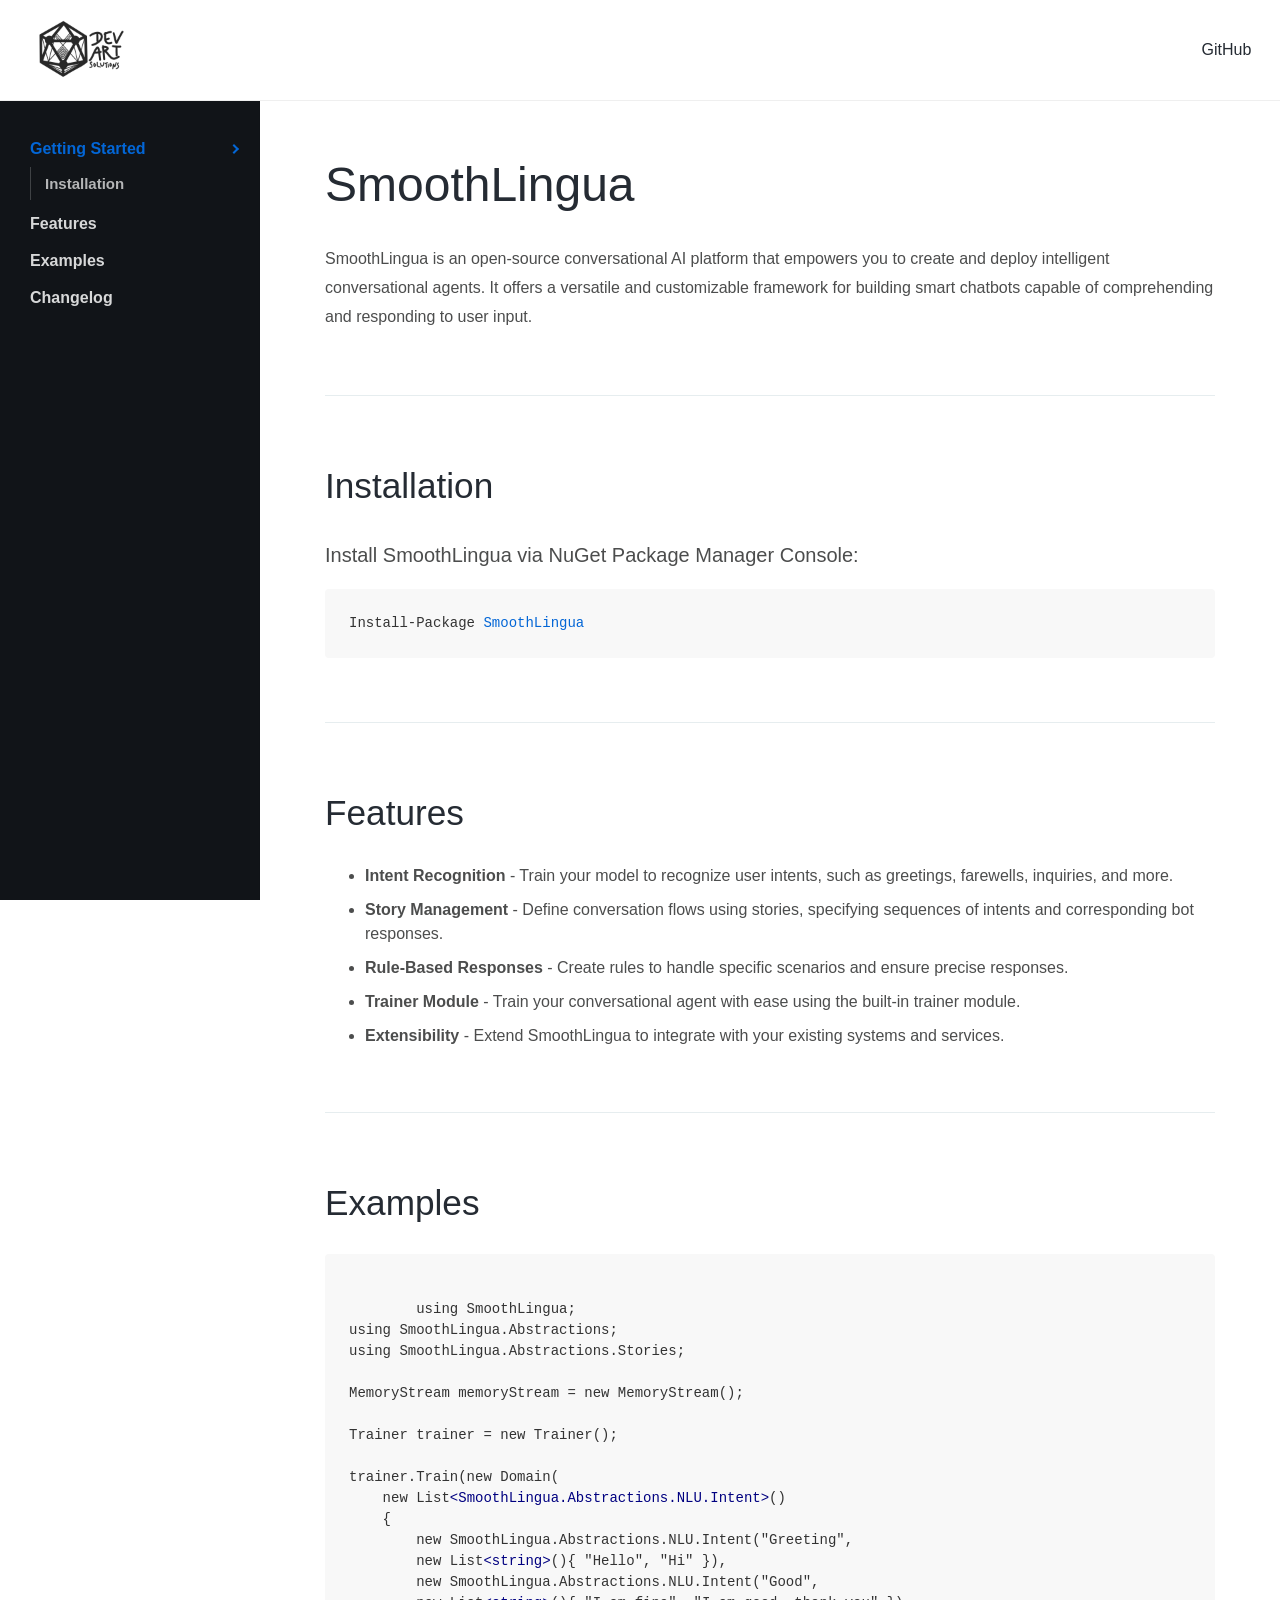
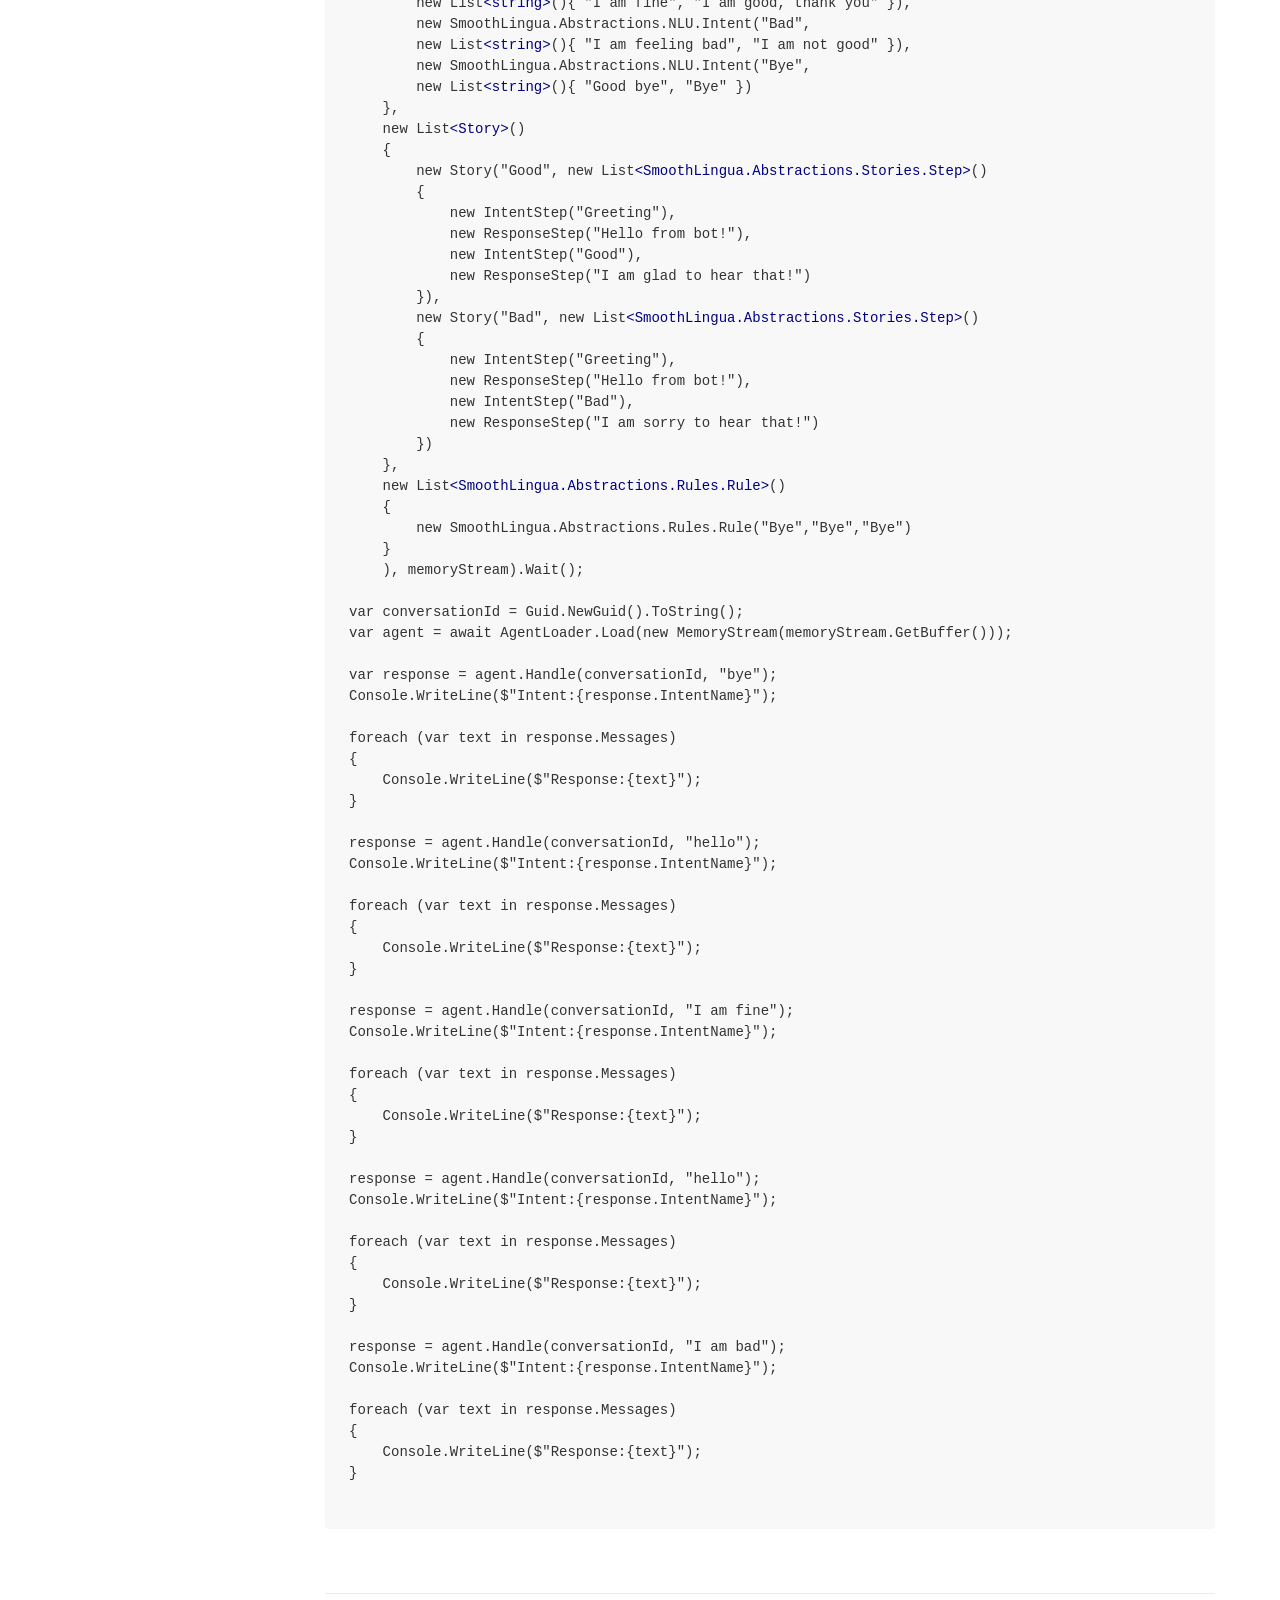
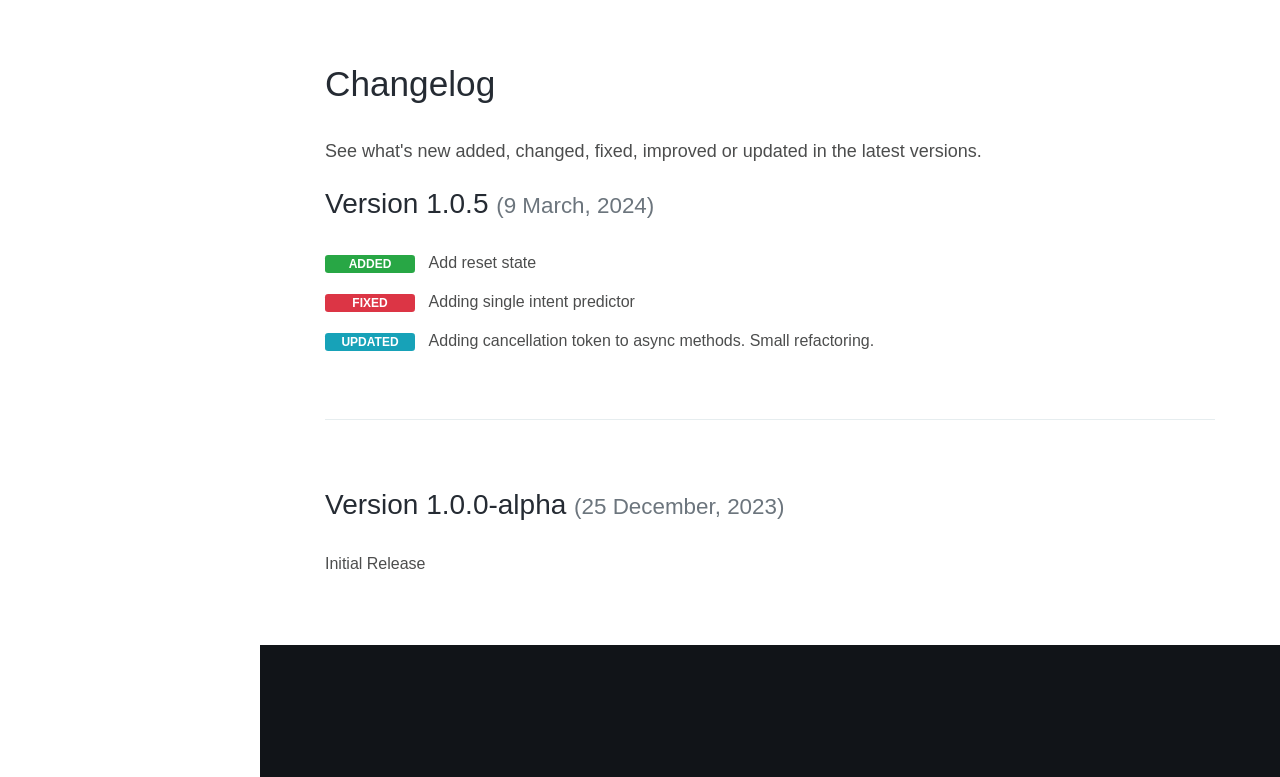
==== src/index.html @ 8f147303 "Initial commit" ====
<!DOCTYPE html>
<html lang="en">

<head>
  <meta charset="UTF-8" />
  <meta http-equiv="X-UA-Compatible" content="IE=edge">
  <meta name="viewport" content="width=device-width, initial-scale=1, minimum-scale=1.0, shrink-to-fit=no">
  <link href="assets/images/favicon.ico" rel="icon" />
  <title>SmoothLingua</title>
  <meta name="description" content="Your ThemeForest item Name and description">
  <meta name="author" content="harnishdesign.net">

  <!-- Stylesheet
============================== -->
  <!-- Bootstrap -->
  <link rel="stylesheet" type="text/css" href="assets/vendor/bootstrap/css/bootstrap.min.css" />
  <!-- Font Awesome Icon -->
  <link rel="stylesheet" type="text/css" href="assets/vendor/font-awesome/css/all.min.css" />
  <!-- Magnific Popup -->
  <link rel="stylesheet" type="text/css" href="assets/vendor/magnific-popup/magnific-popup.min.css" />
  <!-- Highlight Syntax -->
  <link rel="stylesheet" type="text/css" href="assets/vendor/highlight.js/styles/github.css" />
  <!-- Custom Stylesheet -->
  <link rel="stylesheet" type="text/css" href="assets/css/stylesheet.css" />
</head>

<body data-spy="scroll" data-target=".idocs-navigation" data-offset="125">

  <!-- Preloader -->
  <div class="preloader">
    <div class="lds-ellipsis">
      <div></div>
      <div></div>
      <div></div>
      <div></div>
    </div>
  </div>
  <!-- Preloader End -->

  <!-- Document Wrapper   
=============================== -->
  <div id="main-wrapper">

    <!-- Header
  ============================ -->
    <header id="header" class="sticky-top">
      <!-- Navbar -->
      <nav class="primary-menu navbar navbar-expand-lg navbar-dropdown-dark">
        <div class="container-fluid">
          <!-- Sidebar Toggler -->
          <button id="sidebarCollapse" class="navbar-toggler d-block d-md-none" type="button"><span></span><span
              class="w-75"></span><span class="w-50"></span></button>

          <!-- Logo -->
          <a class="logo ml-md-3" href="index.html" title="Smooth Lingua"> <img src="assets/images/logo.png"
              height="100px" alt="Smooth Lingua" /> </a>
          <!-- Logo End -->

          <!-- Navbar Toggler -->
          <button class="navbar-toggler ml-auto" type="button" data-toggle="collapse"
            data-target="#header-nav"><span></span><span></span><span></span></button>

          <div id="header-nav" class="collapse navbar-collapse justify-content-end">
            <ul class="navbar-nav">
              <li><a target="_blank" href="https://github.com/Dev-Art-Solutions/SmoothLingua">GitHub</a></li>
            </ul>
          </div>
        </div>
      </nav>
      <!-- Navbar End -->
    </header>
    <!-- Header End -->

    <!-- Content
  ============================ -->
    <div id="content" role="main">

      <!-- Sidebar Navigation
	============================ -->
      <div class="idocs-navigation bg-dark docs-navigation-dark">
        <ul class="nav flex-column ">
          <li class="nav-item"><a class="nav-link active" href="#idocs_start">Getting Started</a>
            <ul class="nav flex-column">
              <li class="nav-item"><a class="nav-link" href="#idocs_installation">Installation</a></li>
            </ul>
          </li>
          <li class="nav-item"><a class="nav-link" href="#idocs_features">Features</a>
          </li>
          <li class="nav-item"><a class="nav-link" href="#idocs_examples">Examples</a>
          </li>
          <li class="nav-item"><a class="nav-link" href="#idocs_changelog">Changelog</a>
          </li>
        </ul>
      </div>

      <!-- Docs Content
	============================ -->
      <div class="idocs-content">
        <div class="container">

          <!-- Getting Started
		============================ -->
          <section id="idocs_start">
            <h1>SmoothLingua</h1>
            <p>SmoothLingua is an open-source conversational AI platform that empowers you to create and deploy
              intelligent conversational agents. It offers a versatile and customizable framework for building smart
              chatbots capable of comprehending and responding to user input.</p>
          </section>

          <hr class="divider">

          <!-- Installation
		============================ -->
          <section id="idocs_installation">
            <h2>Installation</h2>
            <p class="lead">Install SmoothLingua via NuGet Package Manager Console:</p>
            <pre><code class="html">Install-Package <a href="https://www.nuget.org/packages/SmoothLingua" target="_blank">SmoothLingua</a></code></pre>
          </section>


          <hr class="divider">

          <section id="idocs_features">
            <h2>Features</h2>
            <ul>
              <li><strong>Intent Recognition</strong> - Train your model to recognize user intents, such as greetings,
                farewells, inquiries, and more.</li>
              <li><strong>Story Management</strong> - Define conversation flows using stories, specifying sequences of
                intents and corresponding bot responses.</li>
              <li><strong>Rule-Based Responses</strong> - Create rules to handle specific scenarios and ensure precise
                responses.</li>
              <li><strong>Trainer Module</strong> - Train your conversational agent with ease using the built-in trainer
                module.</li>
              <li><strong>Extensibility</strong> - Extend SmoothLingua to integrate with your existing systems and
                services.</li>
            </ul>
          </section>

          <hr class="divider">

          <section id="idocs_examples">
            <h2>Examples</h2>
            <pre><code class="html">
        using SmoothLingua;
using SmoothLingua.Abstractions;
using SmoothLingua.Abstractions.Stories;

MemoryStream memoryStream = new MemoryStream();

Trainer trainer = new Trainer();

trainer.Train(new Domain(
    new List&lt;SmoothLingua.Abstractions.NLU.Intent&gt;()
    {
        new SmoothLingua.Abstractions.NLU.Intent("Greeting",
        new List&lt;string&gt;(){ "Hello", "Hi" }),
        new SmoothLingua.Abstractions.NLU.Intent("Good",
        new List&lt;string&gt;(){ "I am fine", "I am good, thank you" }),
        new SmoothLingua.Abstractions.NLU.Intent("Bad",
        new List&lt;string&gt;(){ "I am feeling bad", "I am not good" }),
        new SmoothLingua.Abstractions.NLU.Intent("Bye",
        new List&lt;string&gt;(){ "Good bye", "Bye" })
    },
    new List&lt;Story&gt;()
    {
        new Story("Good", new List&lt;SmoothLingua.Abstractions.Stories.Step&gt;()
        {
            new IntentStep("Greeting"),
            new ResponseStep("Hello from bot!"),
            new IntentStep("Good"),
            new ResponseStep("I am glad to hear that!")
        }),
        new Story("Bad", new List&lt;SmoothLingua.Abstractions.Stories.Step&gt;()
        {
            new IntentStep("Greeting"),
            new ResponseStep("Hello from bot!"),
            new IntentStep("Bad"),
            new ResponseStep("I am sorry to hear that!")
        })
    },
    new List&lt;SmoothLingua.Abstractions.Rules.Rule&gt;()
    {
        new SmoothLingua.Abstractions.Rules.Rule("Bye","Bye","Bye")
    }
    ), memoryStream).Wait();

var conversationId = Guid.NewGuid().ToString();
var agent = await AgentLoader.Load(new MemoryStream(memoryStream.GetBuffer()));

var response = agent.Handle(conversationId, "bye");
Console.WriteLine($"Intent:{response.IntentName}");

foreach (var text in response.Messages)
{
    Console.WriteLine($"Response:{text}");
}

response = agent.Handle(conversationId, "hello");
Console.WriteLine($"Intent:{response.IntentName}");

foreach (var text in response.Messages)
{
    Console.WriteLine($"Response:{text}");
}

response = agent.Handle(conversationId, "I am fine");
Console.WriteLine($"Intent:{response.IntentName}");

foreach (var text in response.Messages)
{
    Console.WriteLine($"Response:{text}");
}

response = agent.Handle(conversationId, "hello");
Console.WriteLine($"Intent:{response.IntentName}");

foreach (var text in response.Messages)
{
    Console.WriteLine($"Response:{text}");
}

response = agent.Handle(conversationId, "I am bad");
Console.WriteLine($"Intent:{response.IntentName}");

foreach (var text in response.Messages)
{
    Console.WriteLine($"Response:{text}");
}
      </code></pre>
          </section>

          <hr class="divider">

          <!-- Changelog
		============================ -->

          <section id="idocs_changelog">
            <h2>Changelog</h2>
            <p class="text-4">See what's new added, changed, fixed, improved or updated in the latest versions. </p>

            <h3 id="v1-1">Version 1.0.5 <small class="text-muted">(9 March, 2024)</small></h3>
            <ul class="changelog">
              <li><span class="badge badge-success">Added</span> Add reset state</li>
              <li><span class="badge badge-danger">Fixed</span> Adding single intent predictor</li>
              <li><span class="badge badge-info">Updated</span> Adding cancellation token to async methods. Small refactoring.</li>
            </ul>

            <hr class="divider">

            <h3 id="v1-0">Version 1.0.0-alpha <small class="text-muted">(25 December, 2023)</small></h3>
            <p>Initial Release</p>
          </section>

        </div>
      </div>

    </div>
    <!-- Content end -->

    <!-- Footer
  ============================ -->
    <footer id="footer" class="section bg-dark footer-text-light">
      <div class="container">
      </div>
    </footer>
    <!-- Footer end -->

  </div>
  <!-- Document Wrapper end -->

  <!-- Back To Top -->
  <a id="back-to-top" data-toggle="tooltip" title="Back to Top" href="javascript:void(0)"><i
      class="fa fa-chevron-up"></i></a>

  <!-- JavaScript
============================ -->
  <script src="assets/vendor/jquery/jquery.min.js"></script>
  <script src="assets/vendor/bootstrap/js/bootstrap.bundle.min.js"></script>
  <!-- Highlight JS -->
  <script src="assets/vendor/highlight.js/highlight.min.js"></script>
  <!-- Easing -->
  <script src="assets/vendor/jquery.easing/jquery.easing.min.js"></script>
  <!-- Magnific Popup -->
  <script src="assets/vendor/magnific-popup/jquery.magnific-popup.min.js"></script>
  <!-- Custom Script -->
  <script src="assets/js/theme.js"></script>
</body>

</html>
---- src/assets/vendor/highlight.js/styles/github.css ----
/*

github.com style (c) Vasily Polovnyov <vast@whiteants.net>

*/

.hljs {
  display: block;
  overflow-x: auto;
  padding: 0.5em;
  color: #333;
  background: #f8f8f8;
}

.hljs-comment,
.hljs-quote {
  color: #998;
  font-style: italic;
}

.hljs-keyword,
.hljs-selector-tag,
.hljs-subst {
  color: #333;
  font-weight: bold;
}

.hljs-number,
.hljs-literal,
.hljs-variable,
.hljs-template-variable,
.hljs-tag .hljs-attr {
  color: #008080;
}

.hljs-string,
.hljs-doctag {
  color: #d14;
}

.hljs-title,
.hljs-section,
.hljs-selector-id {
  color: #900;
  font-weight: bold;
}

.hljs-subst {
  font-weight: normal;
}

.hljs-type,
.hljs-class .hljs-title {
  color: #458;
  font-weight: bold;
}

.hljs-tag,
.hljs-name,
.hljs-attribute {
  color: #000080;
  font-weight: normal;
}

.hljs-regexp,
.hljs-link {
  color: #009926;
}

.hljs-symbol,
.hljs-bullet {
  color: #990073;
}

.hljs-built_in,
.hljs-builtin-name {
  color: #0086b3;
}

.hljs-meta {
  color: #999;
  font-weight: bold;
}

.hljs-deletion {
  background: #fdd;
}

.hljs-addition {
  background: #dfd;
}

.hljs-emphasis {
  font-style: italic;
}

.hljs-strong {
  font-weight: bold;
}
---- src/assets/css/stylesheet.css ----
/*===========================================================

   Template Name: iDocs - One Page Documentation HTML Template
   Author: Harnish Design
   Template URL: http://demo.harnishdesign.net/html/idocs
   Author URL: https://themeforest.net/user/harnishdesign
   File Description : Main css file of the template
	
=================================================
  Table of Contents
=================================================

	1. Basic
	2. Helpers Classes
	3. Layouts
		3.1 Side Navigation
		3.2 Docs Content
		3.3 Section Divider
	4. Header
		4.1 Main Navigation
	5 Elements
		5.1 List Style
		5.2 Changelog
		5.3 Accordion & Toggle
		5.4 Nav
		5.5 Tabs
		5.6 Popup Img
		5.7 Featured Box
	6 Footer
		6.1 Social Icons
		6.2 Back to Top
	7 Extra

=======================================================*/
/* =================================== */
/*  1. Basic Style 
/* =================================== */
body, html {
  height: 100%;
}

body {
  background: #dddddd;
  color: #4c4d4d;
}

/*-------- Preloader --------*/
.preloader {
  position: fixed;
  width: 100%;
  height: 100%;
  z-index: 999999999 !important;
  background-color: #fff;
  top: 0;
  left: 0;
  right: 0;
  bottom: 0;
}
.preloader .lds-ellipsis {
  display: inline-block;
  position: absolute;
  width: 80px;
  height: 80px;
  margin-top: -40px;
  margin-left: -40px;
  top: 50%;
  left: 50%;
}
.preloader .lds-ellipsis div {
  position: absolute;
  top: 33px;
  width: 13px;
  height: 13px;
  border-radius: 50%;
  background: #000;
  animation-timing-function: cubic-bezier(0, 1, 1, 0);
}
.preloader .lds-ellipsis div:nth-child(1) {
  left: 8px;
  animation: lds-ellipsis1 0.6s infinite;
}
.preloader .lds-ellipsis div:nth-child(2) {
  left: 8px;
  animation: lds-ellipsis2 0.6s infinite;
}
.preloader .lds-ellipsis div:nth-child(3) {
  left: 32px;
  animation: lds-ellipsis2 0.6s infinite;
}
.preloader .lds-ellipsis div:nth-child(4) {
  left: 56px;
  animation: lds-ellipsis3 0.6s infinite;
}

@keyframes lds-ellipsis1 {
  0% {
    transform: scale(0);
  }
  100% {
    transform: scale(1);
  }
}
@keyframes lds-ellipsis3 {
  0% {
    transform: scale(1);
  }
  100% {
    transform: scale(0);
  }
}
@keyframes lds-ellipsis2 {
  0% {
    transform: translate(0, 0);
  }
  100% {
    transform: translate(24px, 0);
  }
}
/*--- Preloader Magnific Popup ----*/
.mfp-container .preloader {
  background: transparent;
}
.mfp-container .preloader .lds-ellipsis div {
  background: #fff;
}

::selection {
  background: #0366d6;
  color: #fff;
  text-shadow: none;
}

code {
  padding: 2px 5px;
  background-color: #f9f2f4;
  border-radius: 4px;
}

form {
  padding: 0;
  margin: 0;
  display: inline;
}

img {
  vertical-align: inherit;
}

a, a:focus {
  color: #0366d6;
  -webkit-transition: all 0.2s ease;
  transition: all 0.2s ease;
}

a:hover, a:active {
  color: #0355b3;
  -webkit-transition: all 0.2s ease;
  transition: all 0.2s ease;
}

a:focus, a:active,
.btn.active.focus,
.btn.active:focus,
.btn.focus,
.btn:active.focus,
.btn:active:focus,
.btn:focus,
button:focus,
button:active {
  outline: none;
}

p {
  line-height: 1.8;
}

blockquote {
  border-left: 5px solid #eee;
  padding: 10px 20px;
}

iframe {
  border: 0 !important;
}

h1, h2, h3, h4, h5, h6 {
  color: #252b33;
  line-height: 1.5;
  margin: 0 0 1.5rem 0;
  font-family: Roboto, sans-serif;
}

h1 {
  font-size: 3rem;
}

h2 {
  font-size: 2.2rem;
}

dl, ol, ul, pre, blockquote, .table {
  margin-bottom: 1.8rem;
}

/*=== Highlight Js ===*/
.hljs {
  padding: 1.5rem;
}

/* =================================== */
/*  2. Helpers Classes
/* =================================== */
/* Box Shadow */
.shadow-md {
  -webkit-box-shadow: 0px 0px 50px -35px rgba(0, 0, 0, 0.4) !important;
  box-shadow: 0px 0px 50px -35px rgba(0, 0, 0, 0.4) !important;
}

/* Border Radius */
.rounded-lg {
  border-radius: 0.6rem !important;
}

.rounded-top-0 {
  border-top-left-radius: 0px !important;
  border-top-right-radius: 0px !important;
}

.rounded-bottom-0 {
  border-bottom-left-radius: 0px !important;
  border-bottom-right-radius: 0px !important;
}

.rounded-left-0 {
  border-top-left-radius: 0px !important;
  border-bottom-left-radius: 0px !important;
}

.rounded-right-0 {
  border-top-right-radius: 0px !important;
  border-bottom-right-radius: 0px !important;
}

/* Border Size */
.border-1 {
  border-width: 1px !important;
}

.border-2 {
  border-width: 2px !important;
}

.border-3 {
  border-width: 3px !important;
}

.border-4 {
  border-width: 4px !important;
}

.border-5 {
  border-width: 5px !important;
}

/* Text Size */
.text-0 {
  font-size: 11px !important;
  font-size: 0.6875rem !important;
}

.text-1 {
  font-size: 12px !important;
  font-size: 0.75rem !important;
}

.text-2 {
  font-size: 14px !important;
  font-size: 0.875rem !important;
}

.text-3 {
  font-size: 16px !important;
  font-size: 1rem !important;
}

.text-4 {
  font-size: 18px !important;
  font-size: 1.125rem !important;
}

.text-5 {
  font-size: 21px !important;
  font-size: 1.3125rem !important;
}

.text-6 {
  font-size: 24px !important;
  font-size: 1.50rem !important;
}

.text-7 {
  font-size: 28px !important;
  font-size: 1.75rem !important;
}

.text-8 {
  font-size: 32px !important;
  font-size: 2rem !important;
}

.text-9 {
  font-size: 36px !important;
  font-size: 2.25rem !important;
}

.text-10 {
  font-size: 40px !important;
  font-size: 2.50rem !important;
}

.text-11 {
  font-size: 2.75rem !important;
}
@media (max-width: 992px) {
  .text-11 {
    font-size: calc(1.4rem + 2.1774193548vw)  !important;
  }
}

.text-12 {
  font-size: 3rem !important;
}
@media (max-width: 992px) {
  .text-12 {
    font-size: calc(1.425rem + 2.5403225806vw)  !important;
  }
}

.text-13 {
  font-size: 3.25rem !important;
}
@media (max-width: 992px) {
  .text-13 {
    font-size: calc(1.45rem + 2.9032258065vw)  !important;
  }
}

.text-14 {
  font-size: 3.5rem !important;
}
@media (max-width: 992px) {
  .text-14 {
    font-size: calc(1.475rem + 3.2661290323vw)  !important;
  }
}

.text-15 {
  font-size: 3.75rem !important;
}
@media (max-width: 992px) {
  .text-15 {
    font-size: calc(1.5rem + 3.6290322581vw)  !important;
  }
}

.text-16 {
  font-size: 4rem !important;
}
@media (max-width: 992px) {
  .text-16 {
    font-size: calc(1.525rem + 3.9919354839vw)  !important;
  }
}

.text-17 {
  font-size: 4.5rem !important;
}
@media (max-width: 992px) {
  .text-17 {
    font-size: calc(1.575rem + 4.7177419355vw)  !important;
  }
}

.text-18 {
  font-size: 5rem !important;
}
@media (max-width: 992px) {
  .text-18 {
    font-size: calc(1.625rem + 5.4435483871vw)  !important;
  }
}

.text-19 {
  font-size: 5.25rem !important;
}
@media (max-width: 992px) {
  .text-19 {
    font-size: calc(1.65rem + 5.8064516129vw)  !important;
  }
}

.text-20 {
  font-size: 5.75rem !important;
}
@media (max-width: 992px) {
  .text-20 {
    font-size: calc(1.7rem + 6.5322580645vw)  !important;
  }
}

.text-21 {
  font-size: 6.5rem !important;
}
@media (max-width: 992px) {
  .text-21 {
    font-size: calc(1.775rem + 7.6209677419vw)  !important;
  }
}

.text-22 {
  font-size: 7rem !important;
}
@media (max-width: 992px) {
  .text-22 {
    font-size: calc(1.825rem + 8.3467741935vw)  !important;
  }
}

.text-23 {
  font-size: 7.75rem !important;
}
@media (max-width: 992px) {
  .text-23 {
    font-size: calc(1.9rem + 9.435483871vw)  !important;
  }
}

.text-24 {
  font-size: 8.25rem !important;
}
@media (max-width: 992px) {
  .text-24 {
    font-size: calc(1.95rem + 10.1612903226vw)  !important;
  }
}

.text-25 {
  font-size: 9rem !important;
}
@media (max-width: 992px) {
  .text-25 {
    font-size: calc(2.025rem + 11.25vw)  !important;
  }
}

.text-11, .text-12, .text-13, .text-14, .text-15, .text-16, .text-17, .text-18, .text-19, .text-20, .text-21, .text-22, .text-23, .text-24, .text-25 {
  line-height: 1.3;
}

/* Line height */
.line-height-07 {
  line-height: 0.7 !important;
}

.line-height-1 {
  line-height: 1 !important;
}

.line-height-2 {
  line-height: 1.2 !important;
}

.line-height-3 {
  line-height: 1.4 !important;
}

.line-height-4 {
  line-height: 1.6 !important;
}

.line-height-5 {
  line-height: 1.8 !important;
}

/* Font Weight */
.font-weight-100 {
  font-weight: 100 !important;
}

.font-weight-200 {
  font-weight: 200 !important;
}

.font-weight-300 {
  font-weight: 300 !important;
}

.font-weight-400 {
  font-weight: 400 !important;
}

.font-weight-500 {
  font-weight: 500 !important;
}

.font-weight-600 {
  font-weight: 600 !important;
}

.font-weight-700 {
  font-weight: 700 !important;
}

.font-weight-800 {
  font-weight: 800 !important;
}

.font-weight-900 {
  font-weight: 900 !important;
}

/* Opacity */
.opacity-0 {
  opacity: 0;
}

.opacity-1 {
  opacity: 0.1;
}

.opacity-2 {
  opacity: 0.2;
}

.opacity-3 {
  opacity: 0.3;
}

.opacity-4 {
  opacity: 0.4;
}

.opacity-5 {
  opacity: 0.5;
}

.opacity-6 {
  opacity: 0.6;
}

.opacity-7 {
  opacity: 0.7;
}

.opacity-8 {
  opacity: 0.8;
}

.opacity-9 {
  opacity: 0.9;
}

.opacity-10 {
  opacity: 1;
}

/* Background light */
.bg-light-1 {
  background-color: #e9ecef !important;
}

.bg-light-2 {
  background-color: #dee2e6 !important;
}

.bg-light-3 {
  background-color: #ced4da !important;
}

.bg-light-4 {
  background-color: #adb5bd !important;
}

/* Background Dark */
.bg-dark {
  background-color: #111418 !important;
}

.bg-dark-1 {
  background-color: #212529 !important;
}

.bg-dark-2 {
  background-color: #343a40 !important;
}

.bg-dark-3 {
  background-color: #495057 !important;
}

.bg-dark-4 {
  background-color: #6c757d !important;
}

/* Progress Bar */
.progress-sm {
  height: 0.5rem !important;
}

.progress-lg {
  height: 1.5rem !important;
}

hr {
  border-top: 1px solid rgba(16, 85, 96, 0.1);
}

/* =================================== */
/*  3. Layouts
/* =================================== */
#main-wrapper {
  background: #fff;
}

.box #main-wrapper {
  max-width: 1200px;
  margin: 0 auto;
  -webkit-box-shadow: 0px 0px 10px rgba(0, 0, 0, 0.1);
  box-shadow: 0px 0px 10px rgba(0, 0, 0, 0.1);
}
.box .idocs-navigation {
  left: auto;
}

@media (min-width: 1200px) {
  .container {
    max-width: 1170px !important;
  }
}
/*=== 3.1 Side Navigation ===*/
.idocs-navigation {
  position: fixed;
  top: 100px;
  left: 0;
  overflow: hidden;
  overflow-y: auto;
  width: 260px;
  height: calc(100% - 100px);
  z-index: 1;
  border-right: 1px solid rgba(0, 0, 0, 0.05);
  transition: all 0.3s;
}
.idocs-navigation > .nav {
  padding: 30px 0;
}
.idocs-navigation .nav .nav-item {
  position: relative;
}
.idocs-navigation .nav .nav {
  margin: 0 0 5px;
}
.idocs-navigation .nav .nav-link {
  position: relative;
  padding: 6px 30px;
  line-height: 25px;
  font-weight: 600;
}
.idocs-navigation .nav .nav-item:hover > .nav-link, .idocs-navigation .nav .nav-item .nav-link.active {
  font-weight: 700;
}
.idocs-navigation .nav .nav {
  display: none;
  border-left: 1px solid regba(0, 0, 0, 0.3);
}
.idocs-navigation .nav .nav .nav-item .nav-link:after {
  content: "";
  position: absolute;
  left: 30px;
  height: 100%;
  border-left: 1px solid rgba(0, 0, 0, 0.12);
  width: 1px;
  top: 0;
}
.idocs-navigation .nav .nav .nav-item .nav-link.active:after {
  border-color: #0366d6;
  border-width: 2px;
}
.idocs-navigation .nav .nav-item .nav-link.active + .nav {
  display: block;
}
.idocs-navigation .nav .nav .nav-link {
  color: #6a6a6a;
  padding: 4px 30px 4px 45px;
  font-size: 15px;
  text-transform: none;
}
.idocs-navigation .nav .nav .nav .nav-link {
  padding: 4px 30px 4px 60px;
  font-size: 15px;
}
.idocs-navigation .nav .nav .nav .nav-item .nav-link:after {
  left: 45px;
}
.idocs-navigation > .nav > .nav-item > .nav-link.active:after {
  position: absolute;
  content: " ";
  top: 50%;
  right: 18px;
  border-color: #000;
  border-top: 2px solid;
  border-right: 2px solid;
  width: 7px;
  height: 7px;
  -webkit-transform: translate(-50%, -50%) rotate(45deg);
  transform: translate(-50%, -50%) rotate(45deg);
  -webkit-transition: all 0.2s ease;
  transition: all 0.2s ease;
}
.idocs-navigation.docs-navigation-dark .nav .nav-link {
  color: rgba(250, 250, 250, 0.85);
}
.idocs-navigation.docs-navigation-dark .nav .nav .nav-link {
  color: rgba(250, 250, 250, 0.7);
}
.idocs-navigation.docs-navigation-dark .nav .nav .nav-item .nav-link:after {
  border-color: rgba(250, 250, 250, 0.2);
}
.idocs-navigation.docs-navigation-dark .nav .nav .nav-item .nav-link.active:after {
  border-color: #0366d6;
}

/*=== 3.2 Docs Content ===*/
.idocs-content {
  position: relative;
  margin-left: 260px;
  padding: 0px 50px 50px;
  min-height: 750px;
  transition: all 0.3s;
}
.idocs-content section:first-child {
  padding-top: 3rem;
}
.idocs-content ol li, .idocs-content ul li {
  margin-top: 10px;
}

@media (max-width: 767.98px) {
  .idocs-navigation {
    margin-left: -260px;
  }
  .idocs-navigation.active {
    margin-left: 0;
  }

  .idocs-content {
    margin-left: 0px;
    padding: 0px;
  }
}
/*=== 3.3 Section Divider ===*/
.divider {
  margin: 4rem 0;
}

/* =================================== */
/*  4. Header
/* =================================== */
#header {
  -webkit-transition: all 0.5s ease;
  transition: all 0.5s ease;
}
#header .navbar {
  padding: 0px;
  min-height: 70px;
}
#header .logo {
  -webkit-box-align: center;
  -ms-flex-align: center;
  align-items: center;
  display: -webkit-box;
  display: -ms-flexbox;
  display: flex;
  -ms-flex-item-align: stretch;
  align-self: stretch;
}

/*=== 4.1 Main Navigation ===*/
.navbar-light .navbar-nav .active > .nav-link {
  color: #0c2f55;
}
.navbar-light .navbar-nav .nav-link.active, .navbar-light .navbar-nav .nav-link.show {
  color: #0c2f55;
}
.navbar-light .navbar-nav .show > .nav-link {
  color: #0c2f55;
}

.primary-menu {
  display: -webkit-box !important;
  display: -ms-flexbox !important;
  display: flex !important;
  height: auto !important;
  -webkit-box-ordinal-group: 0;
  -ms-flex-item-align: stretch;
  align-self: stretch;
  background: #fff;
  border-bottom: 1px solid #efefef;
}
.primary-menu.bg-transparent {
  position: absolute;
  z-index: 999;
  top: 0;
  left: 0;
  width: 100%;
  box-shadow: none;
  border-bottom: 1px solid rgba(250, 250, 250, 0.3);
}
.primary-menu.sticky-on {
  position: fixed;
  top: 0;
  width: 100%;
  z-index: 1020;
  left: 0;
  -webkit-box-shadow: 0px 0px 10px rgba(0, 0, 0, 0.05);
  box-shadow: 0px 0px 10px rgba(0, 0, 0, 0.05);
  -webkit-animation: slide-down 0.7s;
  -moz-animation: slide-down 0.7s;
  animation: slide-down 0.7s;
}
@-webkit-keyframes slide-down {
  0% {
    opacity: 0;
    transform: translateY(-100%);
  }
  100% {
    opacity: 1;
    transform: translateY(0);
  }
}
@-moz-keyframes slide-down {
  0% {
    opacity: 0;
    transform: translateY(-100%);
  }
  100% {
    opacity: 1;
    transform: translateY(0);
  }
}
@keyframes slide-down {
  0% {
    opacity: 0;
    transform: translateY(-100%);
  }
  100% {
    opacity: 1;
    transform: translateY(0);
  }
}
.primary-menu.sticky-on .none-on-sticky {
  display: none !important;
}
.primary-menu ul.navbar-nav > li {
  display: -webkit-box;
  display: -ms-flexbox;
  display: flex;
  height: 100%;
}
.primary-menu ul.navbar-nav > li + li {
  margin-left: 2px;
}
.primary-menu ul.navbar-nav > li a {
  display: -webkit-box;
  display: -ms-flexbox;
  display: flex;
  -webkit-box-align: center;
  -ms-flex-align: center;
  align-items: center;
}
.primary-menu ul.navbar-nav > li > a:not(.btn) {
  height: 70px;
  padding: 0px 0.85em;
  color: #252b33;
  -webkit-transition: all 0.2s ease;
  transition: all 0.2s ease;
  position: relative;
  position: relative;
}
.primary-menu ul.navbar-nav > li:hover > a:not(.btn), .primary-menu ul.navbar-nav > li > a.active:not(.btn) {
  color: #0366d6;
  text-decoration: none;
  -webkit-transition: all 0.2s ease;
  transition: all 0.2s ease;
}
.primary-menu ul.navbar-nav > li a.btn {
  padding: 0.4rem 1.4rem;
}
.primary-menu ul.navbar-nav > li.dropdown .dropdown-menu li > a:not(.btn) {
  padding: 8px 0px;
  background-color: transparent;
  text-transform: none;
  color: #777;
  -webkit-transition: all 0.2s ease;
  transition: all 0.2s ease;
}
.primary-menu ul.navbar-nav > li.dropdown .dropdown-menu li:hover > a:not(.btn) {
  color: #0366d6;
  -webkit-transition: all 0.2s ease;
  transition: all 0.2s ease;
}
.primary-menu ul.navbar-nav > li.dropdown:hover > a:after {
  clear: both;
  content: ' ';
  display: block;
  width: 0;
  height: 0;
  border-style: solid;
  border-color: transparent transparent #fff transparent;
  position: absolute;
  border-width: 0px 7px 6px 7px;
  bottom: 0px;
  left: 50%;
  margin: 0 0 0 -5px;
  z-index: 1022;
}
.primary-menu ul.navbar-nav > li.dropdown .dropdown-menu {
  -webkit-box-shadow: 0px 0px 12px rgba(0, 0, 0, 0.176);
  box-shadow: 0px 0px 12px rgba(0, 0, 0, 0.176);
  border: 0px none;
  padding: 10px 15px;
  min-width: 220px;
  margin: 0;
  font-size: 14px;
  font-size: 0.875rem;
  z-index: 1021;
}
.primary-menu ul.navbar-nav > li.dropdown > .dropdown-toggle .arrow {
  display: none;
}
.primary-menu .dropdown-menu-right {
  left: auto !important;
  right: 100% !important;
}
.primary-menu ul.navbar-nav > li.dropdown-mega {
  position: static;
}
.primary-menu ul.navbar-nav > li.dropdown-mega > .dropdown-menu {
  width: 100%;
  padding: 20px 20px;
  margin-left: 0px !important;
}
.primary-menu ul.navbar-nav > li.dropdown-mega .dropdown-mega-content > .row > div {
  padding: 5px 5px 5px 20px;
  border-right: 1px solid #eee;
}
.primary-menu ul.navbar-nav > li.dropdown-mega .dropdown-mega-content > .row > div:last-child {
  border-right: 0;
}
.primary-menu ul.navbar-nav > li.dropdown-mega .sub-title {
  display: block;
  font-size: 16px;
  margin-top: 1rem;
  padding-bottom: 5px;
}
.primary-menu ul.navbar-nav > li.dropdown-mega .dropdown-mega-submenu {
  list-style-type: none;
  padding-left: 0px;
}
.primary-menu ul.navbar-nav > li a.btn {
  font-size: 14px;
  padding: 0.65rem 2rem;
  text-transform: uppercase;
}
.primary-menu ul.navbar-nav > li.dropdown .dropdown-menu .dropdown-menu {
  left: 100%;
  margin-top: -40px;
}
.primary-menu ul.navbar-nav > li.dropdown .dropdown-menu .dropdown-toggle:after {
  border-top: .4em solid transparent;
  border-right: 0;
  border-bottom: 0.4em solid transparent;
  border-left: 0.4em solid;
}
.primary-menu ul.navbar-nav > li.dropdown .dropdown-toggle .arrow {
  position: absolute;
  min-width: 30px;
  height: 100%;
  right: 0px;
  top: 0;
  -webkit-transition: all 0.2s ease;
  transition: all 0.2s ease;
}
.primary-menu ul.navbar-nav > li.dropdown .dropdown-toggle .arrow:after {
  content: " ";
  position: absolute;
  top: 50%;
  left: 50%;
  border-color: #000;
  border-top: 1px solid;
  border-right: 1px solid;
  width: 6px;
  height: 6px;
  -webkit-transform: translate(-50%, -50%) rotate(45deg);
  transform: translate(-50%, -50%) rotate(45deg);
}
.primary-menu .dropdown-toggle:after {
  content: none;
}
.primary-menu.navbar-line-under-text ul.navbar-nav > li > a:not(.btn):after {
  position: absolute;
  content: "";
  height: 2px;
  width: 0;
  left: 50%;
  right: 0;
  bottom: 14px;
  background-color: transparent;
  color: #fff;
  border-bottom: 2px solid #0366d6;
  -webkit-transition: all 0.3s ease-in-out;
  transition: all 0.3s ease-in-out;
  transform: translate(-50%, 0) translateZ(0);
  -webkit-transform: translate(-50%, 0) translateZ(0);
}
.primary-menu.navbar-line-under-text ul.navbar-nav > li > a:hover:not(.logo):after, .primary-menu.navbar-line-under-text ul.navbar-nav > li > a.active:after {
  width: calc(100% - 0.99em);
}

/*== Color Options ==*/
.primary-menu.navbar-text-light .navbar-toggler span {
  background: #fff;
}

.primary-menu.navbar-text-light .navbar-nav > li > a:not(.btn) {
  color: #fff;
}
.primary-menu.navbar-text-light .navbar-nav > li:hover > a:not(.btn), .primary-menu.navbar-text-light .navbar-nav > li > a.active:not(.btn) {
  color: rgba(250, 250, 250, 0.75);
}

.primary-menu.navbar-text-light.navbar-line-under-text .navbar-nav > li > a:not(.logo):after, .primary-menu.navbar-text-light.navbar-line-under-text .navbar-nav > li > a.active:after {
  border-color: rgba(250, 250, 250, 0.6);
}

.primary-menu.navbar-dropdown-dark ul.navbar-nav > li.dropdown .dropdown-menu {
  background-color: #252A2C;
  color: #fff;
}
.primary-menu.navbar-dropdown-dark ul.navbar-nav > li.dropdown .dropdown-menu .dropdown-menu {
  background-color: #272c2e;
}
.primary-menu.navbar-dropdown-dark ul.navbar-nav > li.dropdown:hover > a:after {
  border-color: transparent transparent #252A2C transparent;
}
.primary-menu.navbar-dropdown-dark ul.navbar-nav > li.dropdown .dropdown-menu li > a:not(.btn) {
  color: rgba(250, 250, 250, 0.8);
}
.primary-menu.navbar-dropdown-dark ul.navbar-nav > li.dropdown .dropdown-menu li:hover > a:not(.btn) {
  color: #fafafa;
  font-weight: 600;
}
.primary-menu.navbar-dropdown-dark ul.navbar-nav > li.dropdown-mega .dropdown-mega-content > .row > div {
  border-color: #3a3a3a;
}
.primary-menu.navbar-dropdown-primary ul.navbar-nav > li.dropdown .dropdown-menu {
  background-color: #0366d6;
  color: #fff;
}
.primary-menu.navbar-dropdown-primary ul.navbar-nav > li.dropdown .dropdown-menu .dropdown-menu {
  background-color: #0366d6;
}
.primary-menu.navbar-dropdown-primary ul.navbar-nav > li.dropdown:hover > a:after {
  border-color: transparent transparent #0366d6 transparent;
}
.primary-menu.navbar-dropdown-primary ul.navbar-nav > li.dropdown .dropdown-menu li > a:not(.btn) {
  color: rgba(250, 250, 250, 0.95);
}
.primary-menu.navbar-dropdown-primary ul.navbar-nav > li.dropdown .dropdown-menu li:hover > a:not(.btn) {
  color: #fafafa;
  font-weight: 600;
}
.primary-menu.navbar-dropdown-primary ul.navbar-nav > li.dropdown-mega .dropdown-mega-content > .row > div {
  border-color: rgba(250, 250, 250, 0.2);
}

/* Hamburger Menu Button */
.navbar-toggler {
  width: 25px;
  height: 30px;
  padding: 10px;
  margin: 18px 15px;
  position: relative;
  border: none;
  -webkit-transform: rotate(0deg);
  transform: rotate(0deg);
  -webkit-transition: 0.5s ease-in-out;
  transition: 0.5s ease-in-out;
  cursor: pointer;
  display: block;
}
.navbar-toggler span {
  display: block;
  position: absolute;
  height: 2px;
  width: 100%;
  background: #3c3636;
  border-radius: 2px;
  opacity: 1;
  left: 0;
  -webkit-transform: rotate(0deg);
  transform: rotate(0deg);
  -webkit-transition: 0.25s ease-in-out;
  transition: 0.25s ease-in-out;
}
.navbar-toggler span:nth-child(1) {
  top: 7px;
  -webkit-transform-origin: left center;
  -moz-transform-origin: left center;
  -o-transform-origin: left center;
  transform-origin: left center;
}
.navbar-toggler span:nth-child(2) {
  top: 14px;
  -webkit-transform-origin: left center;
  -moz-transform-origin: left center;
  -o-transform-origin: left center;
  transform-origin: left center;
}
.navbar-toggler span:nth-child(3) {
  top: 21px;
  -webkit-transform-origin: left center;
  -moz-transform-origin: left center;
  -o-transform-origin: left center;
  transform-origin: left center;
}
.navbar-toggler.show span:nth-child(1) {
  top: 4px;
  left: 3px;
  -webkit-transform: rotate(45deg);
  transform: rotate(45deg);
}
.navbar-toggler.show span:nth-child(2) {
  width: 0%;
  opacity: 0;
}
.navbar-toggler.show span:nth-child(3) {
  top: 22px;
  left: 3px;
  -webkit-transform: rotate(-45deg);
  transform: rotate(-45deg);
}

.navbar-accordion {
  position: initial;
}

.navbar-expand-none .navbar-collapse {
  position: absolute;
  top: 99%;
  right: 0;
  left: 0;
  background: #fff;
  margin-top: 0px;
  z-index: 1000;
  -webkit-box-shadow: 0px 0px 15px rgba(0, 0, 0, 0.1);
  box-shadow: 0px 0px 15px rgba(0, 0, 0, 0.1);
}
.navbar-expand-none .navbar-collapse .navbar-nav {
  overflow: hidden;
  overflow-y: auto;
  max-height: 65vh;
  padding: 15px;
}
.navbar-expand-none ul.navbar-nav li {
  display: block;
  border-bottom: 1px solid #eee;
  margin: 0;
  padding: 0;
}
.navbar-expand-none ul.navbar-nav li:last-child {
  border: none;
}
.navbar-expand-none ul.navbar-nav li + li {
  margin-left: 0px;
}
.navbar-expand-none ul.navbar-nav li.dropdown > .dropdown-toggle > .arrow.show:after {
  -webkit-transform: translate(-50%, -50%) rotate(-45deg);
  transform: translate(-50%, -50%) rotate(-45deg);
  -webkit-transition: all 0.2s ease;
  transition: all 0.2s ease;
}
.navbar-expand-none ul.navbar-nav li > a:hover:after, .navbar-expand-none ul.navbar-nav li > a.active:after {
  content: none !important;
  width: 0px !important;
}
.navbar-expand-none ul.navbar-nav li.dropdown > .dropdown-toggle .arrow {
  display: block;
}
.navbar-expand-none ul.navbar-nav > li > a:not(.btn) {
  height: auto;
  padding: 8px 0;
  position: relative;
}
.navbar-expand-none ul.navbar-nav > li.dropdown .dropdown-menu li > a:not(.btn) {
  padding: 8px 0;
  position: relative;
}
.navbar-expand-none ul.navbar-nav > li.dropdown:hover > a:after {
  content: none;
}
.navbar-expand-none ul.navbar-nav > li.dropdown .dropdown-toggle .arrow:after {
  -webkit-transform: translate(-50%, -50%) rotate(134deg);
  transform: translate(-50%, -50%) rotate(134deg);
  -webkit-transition: all 0.2s ease;
  transition: all 0.2s ease;
}
.navbar-expand-none ul.navbar-nav > li.dropdown .dropdown-menu {
  margin: 0;
  -webkit-box-shadow: none;
  box-shadow: none;
  border: none;
  padding: 0px 0px 0px 15px;
}
.navbar-expand-none ul.navbar-nav > li.dropdown .dropdown-menu .dropdown-menu {
  margin: 0;
}
.navbar-expand-none ul.navbar-nav > li.dropdown-mega .dropdown-mega-content > .row > div {
  padding: 0px 15px;
}
.navbar-expand-none.navbar-text-light .navbar-collapse {
  background: rgba(0, 0, 0, 0.95);
}
.navbar-expand-none.navbar-text-light .navbar-collapse ul.navbar-nav li {
  border-color: rgba(250, 250, 250, 0.15);
}
.navbar-expand-none.navbar-dropdown-dark .navbar-collapse {
  background-color: #252A2C;
}
.navbar-expand-none.navbar-dropdown-primary .navbar-collapse {
  background-color: #0366d6;
}
.navbar-expand-none.navbar-dropdown-primary ul.navbar-nav > li.dropdown .dropdown-menu .dropdown-menu {
  background-color: #0366d6;
}
.navbar-expand-none.navbar-dropdown-dark ul.navbar-nav li {
  border-color: #444;
}
.navbar-expand-none.navbar-dropdown-dark ul.navbar-nav > li > a {
  color: #a3a2a2;
}
.navbar-expand-none.navbar-dropdown-dark ul.navbar-nav > li:hover > a {
  color: #fff;
}
.navbar-expand-none.navbar-dropdown-primary ul.navbar-nav li {
  border-color: rgba(250, 250, 250, 0.2);
}
.navbar-expand-none.navbar-dropdown-primary ul.navbar-nav > li > a {
  color: rgba(250, 250, 250, 0.8);
}
.navbar-expand-none.navbar-dropdown-primary ul.navbar-nav > li:hover > a {
  color: #fff;
}

@media (max-width: 575.98px) {
  .navbar-expand-sm .navbar-collapse {
    position: absolute;
    top: 99%;
    right: 0;
    left: 0;
    background: #fff;
    margin-top: 0px;
    z-index: 1000;
    -webkit-box-shadow: 0px 0px 15px rgba(0, 0, 0, 0.1);
    box-shadow: 0px 0px 15px rgba(0, 0, 0, 0.1);
  }
  .navbar-expand-sm .navbar-collapse .navbar-nav {
    overflow: hidden;
    overflow-y: auto;
    max-height: 65vh;
    padding: 15px;
  }
  .navbar-expand-sm ul.navbar-nav li {
    display: block;
    border-bottom: 1px solid #eee;
    margin: 0;
    padding: 0;
  }
  .navbar-expand-sm ul.navbar-nav li:last-child {
    border: none;
  }
  .navbar-expand-sm ul.navbar-nav li + li {
    margin-left: 0px;
  }
  .navbar-expand-sm ul.navbar-nav li.dropdown > .dropdown-toggle > .arrow.show:after {
    -webkit-transform: translate(-50%, -50%) rotate(-45deg);
    transform: translate(-50%, -50%) rotate(-45deg);
    -webkit-transition: all 0.2s ease;
    transition: all 0.2s ease;
  }
  .navbar-expand-sm ul.navbar-nav li > a:hover:after, .navbar-expand-sm ul.navbar-nav li > a.active:after {
    content: none !important;
    width: 0px !important;
  }
  .navbar-expand-sm ul.navbar-nav li.dropdown > .dropdown-toggle .arrow {
    display: block;
  }
  .navbar-expand-sm ul.navbar-nav > li > a:not(.btn) {
    height: auto;
    padding: 8px 0;
    position: relative;
  }
  .navbar-expand-sm ul.navbar-nav > li.dropdown .dropdown-menu li > a:not(.btn) {
    padding: 8px 0;
    position: relative;
  }
  .navbar-expand-sm ul.navbar-nav > li.dropdown:hover > a:after {
    content: none;
  }
  .navbar-expand-sm ul.navbar-nav > li.dropdown .dropdown-toggle .arrow:after {
    -webkit-transform: translate(-50%, -50%) rotate(134deg);
    transform: translate(-50%, -50%) rotate(134deg);
    -webkit-transition: all 0.2s ease;
    transition: all 0.2s ease;
  }
  .navbar-expand-sm ul.navbar-nav > li.dropdown .dropdown-menu {
    margin: 0;
    -webkit-box-shadow: none;
    box-shadow: none;
    border: none;
    padding: 0px 0px 0px 15px;
  }
  .navbar-expand-sm ul.navbar-nav > li.dropdown .dropdown-menu .dropdown-menu {
    margin: 0;
  }
  .navbar-expand-sm ul.navbar-nav > li.dropdown-mega .dropdown-mega-content > .row > div {
    padding: 0px 15px;
  }
  .navbar-expand-sm.navbar-text-light .navbar-collapse {
    background: rgba(0, 0, 0, 0.95);
  }
  .navbar-expand-sm.navbar-text-light .navbar-collapse ul.navbar-nav li {
    border-color: rgba(250, 250, 250, 0.15);
  }
  .navbar-expand-sm.navbar-dropdown-dark .navbar-collapse {
    background-color: #252A2C;
  }
  .navbar-expand-sm.navbar-dropdown-primary .navbar-collapse {
    background-color: #0366d6;
  }
  .navbar-expand-sm.navbar-dropdown-primary ul.navbar-nav > li.dropdown .dropdown-menu .dropdown-menu {
    background-color: #0366d6;
  }
  .navbar-expand-sm.navbar-dropdown-dark ul.navbar-nav li {
    border-color: #444;
  }
  .navbar-expand-sm.navbar-dropdown-dark ul.navbar-nav > li > a {
    color: #a3a2a2;
  }
  .navbar-expand-sm.navbar-dropdown-dark ul.navbar-nav > li:hover > a {
    color: #fff;
  }
  .navbar-expand-sm.navbar-dropdown-primary ul.navbar-nav li {
    border-color: rgba(250, 250, 250, 0.2);
  }
  .navbar-expand-sm.navbar-dropdown-primary ul.navbar-nav > li > a {
    color: rgba(250, 250, 250, 0.8);
  }
  .navbar-expand-sm.navbar-dropdown-primary ul.navbar-nav > li:hover > a {
    color: #fff;
  }
}
@media (max-width: 767.98px) {
  .navbar-expand-md .navbar-collapse {
    position: absolute;
    top: 99%;
    right: 0;
    left: 0;
    background: #fff;
    margin-top: 0px;
    z-index: 1000;
    -webkit-box-shadow: 0px 0px 15px rgba(0, 0, 0, 0.1);
    box-shadow: 0px 0px 15px rgba(0, 0, 0, 0.1);
  }
  .navbar-expand-md .navbar-collapse .navbar-nav {
    overflow: hidden;
    overflow-y: auto;
    max-height: 65vh;
    padding: 15px;
  }
  .navbar-expand-md ul.navbar-nav li {
    display: block;
    border-bottom: 1px solid #eee;
    margin: 0;
    padding: 0;
  }
  .navbar-expand-md ul.navbar-nav li:last-child {
    border: none;
  }
  .navbar-expand-md ul.navbar-nav li + li {
    margin-left: 0px;
  }
  .navbar-expand-md ul.navbar-nav li.dropdown > .dropdown-toggle > .arrow.show:after {
    -webkit-transform: translate(-50%, -50%) rotate(-45deg);
    transform: translate(-50%, -50%) rotate(-45deg);
    -webkit-transition: all 0.2s ease;
    transition: all 0.2s ease;
  }
  .navbar-expand-md ul.navbar-nav li > a:hover:after, .navbar-expand-md ul.navbar-nav li > a.active:after {
    content: none !important;
    width: 0px !important;
  }
  .navbar-expand-md ul.navbar-nav li.dropdown > .dropdown-toggle .arrow {
    display: block;
  }
  .navbar-expand-md ul.navbar-nav > li > a:not(.btn) {
    height: auto;
    padding: 8px 0;
    position: relative;
  }
  .navbar-expand-md ul.navbar-nav > li.dropdown .dropdown-menu li > a:not(.btn) {
    padding: 8px 0;
    position: relative;
  }
  .navbar-expand-md ul.navbar-nav > li.dropdown:hover > a:after {
    content: none;
  }
  .navbar-expand-md ul.navbar-nav > li.dropdown .dropdown-toggle .arrow:after {
    -webkit-transform: translate(-50%, -50%) rotate(134deg);
    transform: translate(-50%, -50%) rotate(134deg);
    -webkit-transition: all 0.2s ease;
    transition: all 0.2s ease;
  }
  .navbar-expand-md ul.navbar-nav > li.dropdown .dropdown-menu {
    margin: 0;
    -webkit-box-shadow: none;
    box-shadow: none;
    border: none;
    padding: 0px 0px 0px 15px;
  }
  .navbar-expand-md ul.navbar-nav > li.dropdown .dropdown-menu .dropdown-menu {
    margin: 0;
  }
  .navbar-expand-md ul.navbar-nav > li.dropdown-mega .dropdown-mega-content > .row > div {
    padding: 0px 15px;
  }
  .navbar-expand-md.navbar-text-light .navbar-collapse {
    background: rgba(0, 0, 0, 0.95);
  }
  .navbar-expand-md.navbar-text-light .navbar-collapse ul.navbar-nav li {
    border-color: rgba(250, 250, 250, 0.15);
  }
  .navbar-expand-md.navbar-dropdown-dark .navbar-collapse {
    background-color: #252A2C;
  }
  .navbar-expand-md.navbar-dropdown-primary .navbar-collapse {
    background-color: #0366d6;
  }
  .navbar-expand-md.navbar-dropdown-primary ul.navbar-nav > li.dropdown .dropdown-menu .dropdown-menu {
    background-color: #0366d6;
  }
  .navbar-expand-md.navbar-dropdown-dark ul.navbar-nav li {
    border-color: #444;
  }
  .navbar-expand-md.navbar-dropdown-dark ul.navbar-nav > li > a {
    color: #a3a2a2;
  }
  .navbar-expand-md.navbar-dropdown-dark ul.navbar-nav > li:hover > a {
    color: #fff;
  }
  .navbar-expand-md.navbar-dropdown-primary ul.navbar-nav li {
    border-color: rgba(250, 250, 250, 0.2);
  }
  .navbar-expand-md.navbar-dropdown-primary ul.navbar-nav > li > a {
    color: rgba(250, 250, 250, 0.8);
  }
  .navbar-expand-md.navbar-dropdown-primary ul.navbar-nav > li:hover > a {
    color: #fff;
  }
}
@media (max-width: 991.98px) {
  .navbar-expand-lg .navbar-collapse {
    position: absolute;
    top: 99%;
    right: 0;
    left: 0;
    background: #fff;
    margin-top: 0px;
    z-index: 1000;
    -webkit-box-shadow: 0px 0px 15px rgba(0, 0, 0, 0.1);
    box-shadow: 0px 0px 15px rgba(0, 0, 0, 0.1);
  }
  .navbar-expand-lg .navbar-collapse .navbar-nav {
    overflow: hidden;
    overflow-y: auto;
    max-height: 65vh;
    padding: 15px;
  }
  .navbar-expand-lg ul.navbar-nav li {
    display: block;
    border-bottom: 1px solid #eee;
    margin: 0;
    padding: 0;
  }
  .navbar-expand-lg ul.navbar-nav li:last-child {
    border: none;
  }
  .navbar-expand-lg ul.navbar-nav li + li {
    margin-left: 0px;
  }
  .navbar-expand-lg ul.navbar-nav li.dropdown > .dropdown-toggle > .arrow.show:after {
    -webkit-transform: translate(-50%, -50%) rotate(-45deg);
    transform: translate(-50%, -50%) rotate(-45deg);
    -webkit-transition: all 0.2s ease;
    transition: all 0.2s ease;
  }
  .navbar-expand-lg ul.navbar-nav li > a:hover:after, .navbar-expand-lg ul.navbar-nav li > a.active:after {
    content: none !important;
    width: 0px !important;
  }
  .navbar-expand-lg ul.navbar-nav li.dropdown > .dropdown-toggle .arrow {
    display: block;
  }
  .navbar-expand-lg ul.navbar-nav > li > a:not(.btn) {
    height: auto;
    padding: 8px 0;
    position: relative;
  }
  .navbar-expand-lg ul.navbar-nav > li.dropdown .dropdown-menu li > a:not(.btn) {
    padding: 8px 0;
    position: relative;
  }
  .navbar-expand-lg ul.navbar-nav > li.dropdown:hover > a:after {
    content: none;
  }
  .navbar-expand-lg ul.navbar-nav > li.dropdown .dropdown-toggle .arrow:after {
    -webkit-transform: translate(-50%, -50%) rotate(134deg);
    transform: translate(-50%, -50%) rotate(134deg);
    -webkit-transition: all 0.2s ease;
    transition: all 0.2s ease;
  }
  .navbar-expand-lg ul.navbar-nav > li.dropdown .dropdown-menu {
    margin: 0;
    -webkit-box-shadow: none;
    box-shadow: none;
    border: none;
    padding: 0px 0px 0px 15px;
  }
  .navbar-expand-lg ul.navbar-nav > li.dropdown .dropdown-menu .dropdown-menu {
    margin: 0;
  }
  .navbar-expand-lg ul.navbar-nav > li.dropdown-mega .dropdown-mega-content > .row > div {
    padding: 0px 15px;
  }
  .navbar-expand-lg.navbar-text-light .navbar-collapse {
    background: rgba(0, 0, 0, 0.95);
  }
  .navbar-expand-lg.navbar-text-light .navbar-collapse ul.navbar-nav li {
    border-color: rgba(250, 250, 250, 0.15);
  }
  .navbar-expand-lg.navbar-dropdown-dark .navbar-collapse {
    background-color: #252A2C;
  }
  .navbar-expand-lg.navbar-dropdown-primary .navbar-collapse {
    background-color: #0366d6;
  }
  .navbar-expand-lg.navbar-dropdown-primary ul.navbar-nav > li.dropdown .dropdown-menu .dropdown-menu {
    background-color: #0366d6;
  }
  .navbar-expand-lg.navbar-dropdown-dark ul.navbar-nav li {
    border-color: #444;
  }
  .navbar-expand-lg.navbar-dropdown-dark ul.navbar-nav > li > a {
    color: #a3a2a2;
  }
  .navbar-expand-lg.navbar-dropdown-dark ul.navbar-nav > li:hover > a {
    color: #fff;
  }
  .navbar-expand-lg.navbar-dropdown-primary ul.navbar-nav li {
    border-color: rgba(250, 250, 250, 0.2);
  }
  .navbar-expand-lg.navbar-dropdown-primary ul.navbar-nav > li > a {
    color: rgba(250, 250, 250, 0.8);
  }
  .navbar-expand-lg.navbar-dropdown-primary ul.navbar-nav > li:hover > a {
    color: #fff;
  }
}
@media (max-width: 1199.98px) {
  .navbar-expand-xl .navbar-collapse {
    position: absolute;
    top: 99%;
    right: 0;
    left: 0;
    background: #fff;
    margin-top: 0px;
    z-index: 1000;
    -webkit-box-shadow: 0px 0px 15px rgba(0, 0, 0, 0.1);
    box-shadow: 0px 0px 15px rgba(0, 0, 0, 0.1);
  }
  .navbar-expand-xl .navbar-collapse .navbar-nav {
    overflow: hidden;
    overflow-y: auto;
    max-height: 65vh;
    padding: 15px;
  }
  .navbar-expand-xl ul.navbar-nav li {
    display: block;
    border-bottom: 1px solid #eee;
    margin: 0;
    padding: 0;
  }
  .navbar-expand-xl ul.navbar-nav li:last-child {
    border: none;
  }
  .navbar-expand-xl ul.navbar-nav li + li {
    margin-left: 0px;
  }
  .navbar-expand-xl ul.navbar-nav li.dropdown > .dropdown-toggle > .arrow.show:after {
    -webkit-transform: translate(-50%, -50%) rotate(-45deg);
    transform: translate(-50%, -50%) rotate(-45deg);
    -webkit-transition: all 0.2s ease;
    transition: all 0.2s ease;
  }
  .navbar-expand-xl ul.navbar-nav li > a:hover:after, .navbar-expand-xl ul.navbar-nav li > a.active:after {
    content: none !important;
    width: 0px !important;
  }
  .navbar-expand-xl ul.navbar-nav li.dropdown > .dropdown-toggle .arrow {
    display: block;
  }
  .navbar-expand-xl ul.navbar-nav > li > a:not(.btn) {
    height: auto;
    padding: 8px 0;
    position: relative;
  }
  .navbar-expand-xl ul.navbar-nav > li.dropdown .dropdown-menu li > a:not(.btn) {
    padding: 8px 0;
    position: relative;
  }
  .navbar-expand-xl ul.navbar-nav > li.dropdown:hover > a:after {
    content: none;
  }
  .navbar-expand-xl ul.navbar-nav > li.dropdown .dropdown-toggle .arrow:after {
    -webkit-transform: translate(-50%, -50%) rotate(134deg);
    transform: translate(-50%, -50%) rotate(134deg);
    -webkit-transition: all 0.2s ease;
    transition: all 0.2s ease;
  }
  .navbar-expand-xl ul.navbar-nav > li.dropdown .dropdown-menu {
    margin: 0;
    -webkit-box-shadow: none;
    box-shadow: none;
    border: none;
    padding: 0px 0px 0px 15px;
  }
  .navbar-expand-xl ul.navbar-nav > li.dropdown .dropdown-menu .dropdown-menu {
    margin: 0;
  }
  .navbar-expand-xl ul.navbar-nav > li.dropdown-mega .dropdown-mega-content > .row > div {
    padding: 0px 15px;
  }
  .navbar-expand-xl.navbar-text-light .navbar-collapse {
    background: rgba(0, 0, 0, 0.95);
  }
  .navbar-expand-xl.navbar-text-light .navbar-collapse ul.navbar-nav li {
    border-color: rgba(250, 250, 250, 0.15);
  }
  .navbar-expand-xl.navbar-dropdown-dark .navbar-collapse {
    background-color: #252A2C;
  }
  .navbar-expand-xl.navbar-dropdown-primary .navbar-collapse {
    background-color: #0366d6;
  }
  .navbar-expand-xl.navbar-dropdown-primary ul.navbar-nav > li.dropdown .dropdown-menu .dropdown-menu {
    background-color: #0366d6;
  }
  .navbar-expand-xl.navbar-dropdown-dark ul.navbar-nav li {
    border-color: #444;
  }
  .navbar-expand-xl.navbar-dropdown-dark ul.navbar-nav > li > a {
    color: #a3a2a2;
  }
  .navbar-expand-xl.navbar-dropdown-dark ul.navbar-nav > li:hover > a {
    color: #fff;
  }
  .navbar-expand-xl.navbar-dropdown-primary ul.navbar-nav li {
    border-color: rgba(250, 250, 250, 0.2);
  }
  .navbar-expand-xl.navbar-dropdown-primary ul.navbar-nav > li > a {
    color: rgba(250, 250, 250, 0.8);
  }
  .navbar-expand-xl.navbar-dropdown-primary ul.navbar-nav > li:hover > a {
    color: #fff;
  }
}
/* =================================== */
/*  5. Elements
/* =================================== */
/*=== 5.1 List Style ===*/
.list-style-1 > li {
  position: relative;
  list-style-type: none;
  line-height: 24px;
}
.list-style-1 > li:after {
  content: " ";
  position: absolute;
  top: 12px;
  left: -15px;
  border-color: #000;
  border-top: 1px solid;
  border-right: 1px solid;
  width: 6px;
  height: 6px;
  -webkit-transform: translate(-50%, -50%) rotate(45deg);
  transform: translate(-50%, -50%) rotate(45deg);
}

.list-style-2 {
  padding: 0;
}

.list-style-2 > li {
  list-style-type: none;
  border-bottom: 1px solid #eaeaea;
  padding-top: 12px;
  padding-bottom: 12px;
}

.list-style-2.list-style-light > li {
  border-bottom: 1px solid rgba(250, 250, 250, 0.12);
}

/*=== 5.2 Changelog ===*/
.changelog {
  list-style: none;
  padding: 0;
}
.changelog .badge {
  width: 90px;
  margin-right: 10px;
  border-radius: .20rem;
  text-transform: uppercase;
}
.changelog li {
  line-height: 1.8;
}

/*=== 5.3 Accordion & Toggle ===*/
.accordion .card {
  border: none;
  margin-bottom: 16px;
  margin-bottom: 1rem;
  background-color: transparent;
}
.accordion .card-header {
  padding: 0;
  border: none;
  background: none;
}
.accordion .card-header a {
  font-size: 16px;
  font-weight: normal;
  padding: 1rem 1.25rem 1rem 2.25rem;
  display: block;
  border-radius: 4px;
  position: relative;
}
.accordion .card-header a:hover {
  text-decoration: none;
}
.accordion .card-header a:hover.collapsed {
  color: #0366d6 !important;
}
.accordion:not(.accordion-alternate) .card-header a {
  background-color: #0366d6;
  color: #fff;
}
.accordion:not(.accordion-alternate) .card-header a.collapsed {
  background-color: #f1f2f4;
  color: #4c4d4d;
}
.accordion .card-header a:before {
  position: absolute;
  content: " ";
  left: 20px;
  top: calc(50% + 2px);
  width: 9px;
  height: 9px;
  border-color: #CCC;
  border-top: 2px solid;
  border-right: 2px solid;
  -webkit-transform: translate(-50%, -50%) rotate(-45deg);
  transform: translate(-50%, -50%) rotate(-45deg);
  -webkit-transition: all 0.2s ease;
  transition: all 0.2s ease;
  -webkit-backface-visibility: hidden;
  backface-visibility: hidden;
}
.accordion .card-header a.collapsed:before {
  top: calc(50% - 2px);
  -webkit-transform: translate(-50%, -50%) rotate(135deg);
  transform: translate(-50%, -50%) rotate(135deg);
}
.accordion .card-body {
  line-height: 26px;
}
.accordion.arrow-right .card-header a {
  padding-left: 1.25rem;
}
.accordion.arrow-right .card-header a:before {
  right: 15px;
  left: auto;
}
.accordion.accordion-alternate .card {
  margin: 0;
}
.accordion.accordion-alternate .card-header a {
  padding-left: 1.40rem;
  border-top: 1px solid #e4e9ec;
  border-radius: 0px;
}
.accordion.accordion-alternate .card:first-of-type .card-header a {
  border-top: 0px;
}
.accordion.accordion-alternate .card-header a:before {
  left: 6px;
}
.accordion.accordion-alternate .card-header a.collapsed {
  color: #4c4d4d;
}
.accordion.accordion-alternate .card-body {
  padding: 0rem 0 1rem 1.25rem;
}
.accordion.accordion-alternate.arrow-right .card-header a {
  padding-left: 0;
}
.accordion.accordion-alternate.arrow-right .card-header a:before {
  right: 0px;
  left: auto;
}
.accordion.toggle .card-header a:before {
  content: "-";
  border: none;
  font-size: 20px;
  height: auto;
  top: calc(50% + 2px);
  width: auto;
  -webkit-transform: translate(-50%, -50%) rotate(180deg);
  transform: translate(-50%, -50%) rotate(180deg);
}
.accordion.toggle .card-header a.collapsed:before {
  content: "+";
  top: calc(50% - 1px);
  -webkit-transform: translate(-50%, -50%) rotate(0deg);
  transform: translate(-50%, -50%) rotate(0deg);
}
.accordion.accordion-alternate.style-2 .card-header a {
  padding-left: 0px;
}
.accordion.accordion-alternate.style-2 .card-header a:before {
  right: 2px;
  left: auto;
  -webkit-transform: translate(-50%, -50%) rotate(135deg);
  transform: translate(-50%, -50%) rotate(135deg);
  top: 50%;
}
.accordion.accordion-alternate.style-2 .card-header a.collapsed:before {
  -webkit-transform: translate(-50%, -50%) rotate(45deg);
  transform: translate(-50%, -50%) rotate(45deg);
}
.accordion.accordion-alternate.style-2 .card-body {
  padding-left: 0px;
}
.accordion.accordion-alternate.popularRoutes .card-header .nav {
  margin-top: 3px;
}
.accordion.accordion-alternate.popularRoutes .card-header .nav a {
  font-size: 14px;
}
.accordion.accordion-alternate.popularRoutes .card-header a {
  padding: 0px 8px 0px 0px;
  border: none;
  font-size: inherit;
}
.accordion.accordion-alternate.popularRoutes .card-header a:before {
  content: none;
}
.accordion.accordion-alternate.popularRoutes .card-header h5 {
  cursor: pointer;
}
.accordion.accordion-alternate.popularRoutes .card-header h5:before {
  position: absolute;
  content: " ";
  right: 0px;
  top: 24px;
  width: 10px;
  height: 10px;
  opacity: 0.6;
  border-top: 2px solid;
  border-right: 2px solid;
  -webkit-transform: translate(-50%, -50%) rotate(-45deg);
  transform: translate(-50%, -50%) rotate(-45deg);
  -webkit-transition: all 0.2s ease;
  transition: all 0.2s ease;
  -webkit-backface-visibility: hidden;
  backface-visibility: hidden;
}
.accordion.accordion-alternate.popularRoutes .card-header h5.collapsed:before {
  top: 24px;
  -webkit-transform: translate(-50%, -50%) rotate(135deg);
  transform: translate(-50%, -50%) rotate(135deg);
}
.accordion.accordion-alternate.popularRoutes .card-body {
  padding: 0;
}
.accordion.accordion-alternate.popularRoutes .card {
  border-bottom: 2px solid #e4e9ec;
  padding: 15px 0px;
}
.accordion.accordion-alternate.popularRoutes .routes-list {
  margin: 1rem 0px 0px 0px;
  padding: 0px;
  list-style: none;
}
.accordion.accordion-alternate.popularRoutes .routes-list a {
  color: inherit;
  display: -ms-flexbox !important;
  display: flex !important;
  -ms-flex-align: center !important;
  align-items: center !important;
}
.accordion.accordion-alternate.popularRoutes .routes-list a:hover {
  color: #0071cc;
  text-decoration: underline;
}

/* 5.4 Nav */
.nav .nav-item .nav-link {
  color: #222222;
}

.nav.nav-light .nav-item .nav-link {
  color: #ddd;
}

.nav:not(.nav-pills) .nav-item .nav-link.active, .nav:not(.nav-pills) .nav-item .nav-link:hover {
  color: #0366d6;
}

.nav-pills .nav-link:not(.active):hover {
  color: #0366d6;
}

.nav-pills .nav-link.active, .nav-pills.nav-light .nav-link.active, .nav-pills .show > .nav-link {
  color: #fff;
}

.nav.nav-separator .nav-item .nav-link {
  position: relative;
}

.nav.nav-separator .nav-item + .nav-item .nav-link:after {
  height: 14px;
  width: 1px;
  content: ' ';
  background-color: rgba(0, 0, 0, 0.2);
  display: block;
  position: absolute;
  top: 50%;
  left: 0;
  -webkit-transform: translateY(-7px);
  transform: translateY(-7px);
}

.nav.nav-separator.nav-separator-light .nav-item + .nav-item .nav-link:after {
  background-color: rgba(250, 250, 250, 0.2);
}

.nav.nav-sm .nav-item .nav-link {
  font-size: 14px;
}

/*=== 5.5 Tabs ===*/
.nav-tabs {
  border-bottom: 1px solid #d7dee3;
}
.nav-tabs .nav-item .nav-link {
  border: 0;
  background: transparent;
  position: relative;
  border-radius: 0;
  padding: 0.6rem 1rem;
  color: #7b8084;
  white-space: nowrap !important;
}
.nav-tabs .nav-item .nav-link.active {
  color: #0c2f55;
}
.nav-tabs .nav-item .nav-link.active:after {
  height: 2px;
  width: 100%;
  content: ' ';
  background-color: #0366d6;
  display: block;
  position: absolute;
  bottom: -3px;
  left: 0;
  -webkit-transform: translateY(-3px);
  transform: translateY(-3px);
}
.nav-tabs .nav-item .nav-link:not(.active):hover {
  color: #0366d6;
}
.nav-tabs.flex-column {
  border-right: 1px solid #d7dee3;
  border-bottom: 0px;
  padding: 1.5rem 0;
}
.nav-tabs.flex-column .nav-item .nav-link {
  border: 1px solid #d7dee3;
  border-right: 0px;
  background-color: #f6f7f8;
  font-size: 14px;
  padding: 0.75rem 1rem;
  color: #535b61;
}
.nav-tabs.flex-column .nav-item:first-of-type .nav-link {
  border-top-left-radius: 4px;
}
.nav-tabs.flex-column .nav-item:last-of-type .nav-link {
  border-bottom-left-radius: 4px;
}
.nav-tabs.flex-column .nav-item .nav-link.active {
  background-color: transparent;
  color: #0366d6;
}
.nav-tabs.flex-column .nav-item .nav-link.active:after {
  height: 100%;
  width: 2px;
  background: #fff;
  right: -1px;
  left: auto;
}

.nav-tabs:not(.flex-column) {
  flex-wrap: nowrap;
  overflow: hidden;
  overflow-x: auto;
  -ms-overflow-style: -ms-autohiding-scrollbar;
  -webkit-overflow-scrolling: touch;
}
.nav-tabs:not(.flex-column) .nav-item {
  margin-bottom: 0px;
}

@media (max-width: 575.98px) {
  .nav-tabs .nav-item .nav-link {
    padding-left: 0px;
    padding-right: 0px;
    margin-right: 10px;
    font-size: 0.875rem;
  }
}
/*=== 5.6 Popup Img ===*/
.popup-img img {
  -webkit-transition: all 0.2s ease-in-out;
  transition: all 0.2s ease-in-out;
}

.popup-img:hover img {
  opacity: 0.8;
  cursor: -webkit-zoom-in;
  cursor: -moz-zoom-in;
  cursor: zoom-in;
}

/*=== 5.7 Featured Box ===*/
.featured-box {
  box-sizing: border-box;
  position: relative;
}
.featured-box h3, .featured-box h4 {
  font-size: 1.25rem;
  font-size: 20px;
  margin-bottom: 10px;
  font-weight: 500;
}
.featured-box:not(.style-5) .featured-box-icon {
  display: inline-block;
  font-size: 48px;
  min-width: 55px;
  min-height: 55px;
  padding: 0;
  margin-top: 0;
  margin-bottom: 0.8rem;
  color: #4c4d4d;
  border-radius: 0;
}
.featured-box.style-1, .featured-box.style-2, .featured-box.style-3 {
  padding-left: 50px;
  padding-top: 8px;
}
.featured-box.style-1 .featured-box-icon, .featured-box.style-2 .featured-box-icon, .featured-box.style-3 .featured-box-icon {
  position: absolute;
  top: 0;
  left: 0;
  margin-bottom: 0;
  font-size: 30px;
  -ms-flex-pack: center !important;
  justify-content: center !important;
  text-align: center;
}
.featured-box.style-2 p {
  margin-left: -50px;
}
.featured-box.style-3 {
  padding-left: 90px;
  padding-top: 0px;
}
.featured-box.style-3 .featured-box-icon {
  width: 70px;
  height: 70px;
  -ms-flex-negative: 0;
  flex-shrink: 0;
  display: -webkit-box;
  display: -ms-flexbox;
  display: flex;
  -webkit-box-align: center;
  -ms-flex-align: center;
  align-items: center;
}
.featured-box.style-4 {
  text-align: center;
}
.featured-box.style-4 .featured-box-icon {
  margin: 0 auto 24px;
  margin: 0 auto 1.5rem;
  width: 120px;
  height: 120px;
  text-align: center;
  -ms-flex-negative: 0;
  flex-shrink: 0;
  display: -webkit-box;
  display: -ms-flexbox;
  display: flex;
  -webkit-box-align: center;
  -ms-flex-align: center;
  align-items: center;
  -ms-flex-pack: center;
  justify-content: center;
  -webkit-box-shadow: 0px 0px 50px rgba(0, 0, 0, 0.03);
  box-shadow: 0px 0px 50px rgba(0, 0, 0, 0.03);
}
.featured-box.style-5 {
  text-align: center;
  background: #fff;
  border: 1px solid #f0f2f3;
  -webkit-box-shadow: 0px 2px 5px rgba(0, 0, 0, 0.05);
  box-shadow: 0px 2px 5px rgba(0, 0, 0, 0.05);
  -webkit-transition: all 0.3s ease-in-out;
  transition: all 0.3s ease-in-out;
}
.featured-box.style-5:hover {
  border: 1px solid #ebeded;
  -webkit-box-shadow: 0px 5px 1.5rem rgba(0, 0, 0, 0.15);
  box-shadow: 0px 5px 1.5rem rgba(0, 0, 0, 0.15);
}
.featured-box.style-5 h3 {
  background: #f1f5f6;
  font-size: 16px;
  padding: 8px 0;
  margin-bottom: 0px;
}
.featured-box.style-5 .featured-box-icon {
  font-size: 50px;
  margin: 44px 0px;
}

.featured-box.featured-box-reverse {
  text-align: right;
}
.featured-box.featured-box-reverse.style-1, .featured-box.featured-box-reverse.style-2 {
  padding-right: 50px;
  padding-left: 0px;
}
.featured-box.featured-box-reverse.style-1 .featured-box-icon, .featured-box.featured-box-reverse.style-2 .featured-box-icon {
  left: auto;
  right: 0px;
}
.featured-box.featured-box-reverse.style-2 p {
  margin-right: -50px;
  margin-left: 0;
}
.featured-box.featured-box-reverse.style-3 {
  padding-left: 0;
  padding-right: 90px;
}
.featured-box.featured-box-reverse.style-3 .featured-box-icon {
  left: auto;
  right: 0px;
}

.featured-box.featured-box-reverse-sm {
  text-align: right;
}
.featured-box.featured-box-reverse-sm.style-1, .featured-box.featured-box-reverse-sm.style-2 {
  padding-right: 50px;
  padding-left: 0px;
}
.featured-box.featured-box-reverse-sm.style-1 .featured-box-icon, .featured-box.featured-box-reverse-sm.style-2 .featured-box-icon {
  left: auto;
  right: 0px;
}
.featured-box.featured-box-reverse-sm.style-2 p {
  margin-right: -50px;
  margin-left: 0;
}
.featured-box.featured-box-reverse-sm.style-3 {
  padding-left: 0;
  padding-right: 90px;
}
.featured-box.featured-box-reverse-sm.style-3 .featured-box-icon {
  left: auto;
  right: 0px;
}

@media (min-width: 576px) {
  .featured-box.featured-box-reverse-md {
    text-align: right;
  }
  .featured-box.featured-box-reverse-md.style-1, .featured-box.featured-box-reverse-md.style-2 {
    padding-right: 50px;
    padding-left: 0px;
  }
  .featured-box.featured-box-reverse-md.style-1 .featured-box-icon, .featured-box.featured-box-reverse-md.style-2 .featured-box-icon {
    left: auto;
    right: 0px;
  }
  .featured-box.featured-box-reverse-md.style-2 p {
    margin-right: -50px;
    margin-left: 0;
  }
  .featured-box.featured-box-reverse-md.style-3 {
    padding-left: 0;
    padding-right: 90px;
  }
  .featured-box.featured-box-reverse-md.style-3 .featured-box-icon {
    left: auto;
    right: 0px;
  }
}
@media (min-width: 768px) {
  .featured-box.featured-box-reverse-lg {
    text-align: right;
  }
  .featured-box.featured-box-reverse-lg.style-1, .featured-box.featured-box-reverse-lg.style-2 {
    padding-right: 50px;
    padding-left: 0px;
  }
  .featured-box.featured-box-reverse-lg.style-1 .featured-box-icon, .featured-box.featured-box-reverse-lg.style-2 .featured-box-icon {
    left: auto;
    right: 0px;
  }
  .featured-box.featured-box-reverse-lg.style-2 p {
    margin-right: -50px;
    margin-left: 0;
  }
  .featured-box.featured-box-reverse-lg.style-3 {
    padding-left: 0;
    padding-right: 90px;
  }
  .featured-box.featured-box-reverse-lg.style-3 .featured-box-icon {
    left: auto;
    right: 0px;
  }
}
@media (min-width: 992px) {
  .featured-box.featured-box-reverse-xl {
    text-align: right;
  }
  .featured-box.featured-box-reverse-xl.style-1, .featured-box.featured-box-reverse-xl.style-2 {
    padding-right: 50px;
    padding-left: 0px;
  }
  .featured-box.featured-box-reverse-xl.style-1 .featured-box-icon, .featured-box.featured-box-reverse-xl.style-2 .featured-box-icon {
    left: auto;
    right: 0px;
  }
  .featured-box.featured-box-reverse-xl.style-2 p {
    margin-right: -50px;
    margin-left: 0;
  }
  .featured-box.featured-box-reverse-xl.style-3 {
    padding-left: 0;
    padding-right: 90px;
  }
  .featured-box.featured-box-reverse-xl.style-3 .featured-box-icon {
    left: auto;
    right: 0px;
  }
}
/* =================================== */
/*  6. Footer
/* =================================== */
#footer {
  background: #fff;
  color: #252b33;
  margin-left: 260px;
  padding: 66px 0px;
  padding: 4.125rem 0;
}
#footer .nav .nav-item {
  display: inline-block;
  line-height: 12px;
  margin: 0;
}
#footer .nav .nav-item .nav-link {
  color: #252b33;
  -webkit-transition: all 0.2s ease;
  transition: all 0.2s ease;
}
#footer .nav .nav-item .nav-link:focus {
  color: #0366d6;
  -webkit-transition: all 0.2s ease;
  transition: all 0.2s ease;
}
#footer .nav .nav-item:first-child .nav-link {
  padding-left: 0px;
}
#footer .nav .nav-item:last-child .nav-link {
  padding-right: 0px;
}
#footer .nav .nav-link:hover {
  color: #0366d6;
  -webkit-transition: all 0.2s ease;
  transition: all 0.2s ease;
}
#footer .footer-copyright {
  border-top: 1px solid #e2e8ea;
  padding: 0px 0px;
  color: #67727c;
}
#footer .footer-copyright .nav .nav-item .nav-link {
  color: #67727c;
}
#footer .footer-copyright .nav .nav-link:hover {
  color: #0366d6;
  -webkit-transition: all 0.2s ease;
  transition: all 0.2s ease;
}
#footer .nav.flex-column .nav-item {
  padding: 0px;
}
#footer .nav.flex-column .nav-item .nav-link {
  margin: 0.7rem 0px;
}
#footer.footer-text-light {
  color: rgba(250, 250, 250, 0.8);
}
#footer.footer-text-light .nav .nav-item .nav-link {
  color: rgba(250, 250, 250, 0.8);
}
#footer.footer-text-light .nav .nav-item .nav-link:hover {
  color: #fafafa;
}
#footer.footer-text-light .footer-copyright {
  border-color: rgba(250, 250, 250, 0.15);
  color: rgba(250, 250, 250, 0.5);
}
#footer.footer-text-light:not(.bg-primary) .social-icons-light.social-icons li a {
  color: rgba(250, 250, 250, 0.8);
}
#footer.footer-text-light:not(.bg-primary) .social-icons-light.social-icons li a:hover {
  color: #fafafa;
}
#footer.footer-text-light.bg-primary {
  color: #fff;
}
#footer.footer-text-light.bg-primary .nav .nav-item .nav-link {
  color: #fff;
}
#footer.footer-text-light.bg-primary .nav .nav-item .nav-link:hover {
  color: rgba(250, 250, 250, 0.7);
}
#footer.footer-text-light.bg-primary .footer-copyright {
  border-color: rgba(250, 250, 250, 0.15);
  color: rgba(250, 250, 250, 0.9);
}
#footer.footer-text-light.bg-primary :not(.social-icons) a {
  color: #fff;
}
#footer.footer-text-light.bg-primary :not(.social-icons) a:hover {
  color: rgba(250, 250, 250, 0.7);
}

@media (max-width: 767.98px) {
  #footer {
    margin-left: 0px;
  }
}
/*=== 6.1 Social Icons ===*/
.social-icons {
  margin: 0;
  padding: 0;
  display: -ms-flexbox;
  display: flex;
  -ms-flex-wrap: wrap;
  flex-wrap: wrap;
  list-style: none;
}
.social-icons li {
  margin: 0px 6px;
  padding: 0;
  overflow: visible;
}
.social-icons li a {
  display: block;
  height: 26px;
  line-height: 26px;
  width: 26px;
  font-size: 18px;
  text-align: center;
  color: #4d555a;
  text-decoration: none;
  -webkit-transition: all 0.2s ease;
  transition: all 0.2s ease;
}
.social-icons li i {
  line-height: inherit;
}
.social-icons.social-icons-sm li {
  margin: 0px 4px;
}
.social-icons.social-icons-sm li a {
  font-size: 15px;
  width: 22px;
}
.social-icons.social-icons-lg li a {
  width: 34px;
  height: 34px;
  line-height: 34px;
  font-size: 22px;
}
.social-icons.social-icons-light li a {
  color: #eee;
}
.social-icons.social-icons-muted li a {
  color: #aab1b8;
}
.social-icons li:hover a {
  color: #999;
}

/*=== 6.2 Back to Top ===*/
#back-to-top {
  display: none;
  position: fixed;
  z-index: 1030;
  bottom: 8px;
  right: 10px;
  background-color: rgba(0, 0, 0, 0.22);
  text-align: center;
  color: #fff;
  font-size: 14px;
  width: 36px;
  height: 36px;
  line-height: 34px;
  border-radius: 3px;
  -webkit-transition: all 0.3s ease-in-out;
  transition: all 0.3s ease-in-out;
  -webkit-box-shadow: 0px 5px 15px rgba(0, 0, 0, 0.15);
  box-shadow: 0px 5px 15px rgba(0, 0, 0, 0.15);
}
#back-to-top:hover {
  background-color: #0366d6;
  -webkit-box-shadow: 0px 5px 15px rgba(0, 0, 0, 0.25);
  box-shadow: 0px 5px 15px rgba(0, 0, 0, 0.25);
  -webkit-transition: all 0.3s ease-in-out;
  transition: all 0.3s ease-in-out;
}

@media (max-width: 575.98px) {
  #back-to-top {
    z-index: 1029;
  }
}
/* =================================== */
/*  Extras
/* =================================== */
/* Bootstrap Specific */
.form-control, .custom-select {
  border-color: #dae1e3;
  font-size: 16px;
  color: #656565;
}

.form-control:not(.form-control-sm) {
  padding: .810rem .96rem;
  height: inherit;
}

.form-control-sm {
  font-size: 14px;
}

.icon-inside {
  position: absolute;
  right: 15px;
  top: calc(50% - 11px);
  pointer-events: none;
  font-size: 18px;
  font-size: 1.125rem;
  color: #c4c3c3;
  z-index: 3;
}

.form-control-sm + .icon-inside {
  font-size: 0.875rem !important;
  font-size: 14px;
  top: calc(50% - 13px);
}

select.form-control:not([size]):not([multiple]):not(.form-control-sm) {
  height: auto;
  padding-top: .700rem;
  padding-bottom: .700rem;
}

.custom-select:not(.custom-select-sm) {
  height: calc(3.05rem + 2px);
  padding-top: .700rem;
  padding-bottom: .700rem;
}

.col-form-label-sm {
  font-size: 13px;
}

.custom-select-sm {
  padding-left: 5px !important;
  font-size: 14px;
}

.custom-select:not(.custom-select-sm).border-0 {
  height: 3.00rem;
}

.form-control:focus, .custom-select:focus {
  -webkit-box-shadow: 0 0 5px rgba(128, 189, 255, 0.5);
  box-shadow: 0 0 5px rgba(128, 189, 255, 0.5);
}

.form-control:focus[readonly] {
  box-shadow: none;
}

.input-group-text {
  border-color: #dae1e3;
  background-color: #f1f5f6;
  color: #656565;
}

.form-control::-webkit-input-placeholder {
  color: #b1b4b6;
}
.form-control:-moz-placeholder {
  /* FF 4-18 */
  color: #b1b4b6;
}
.form-control::-moz-placeholder {
  /* FF 19+ */
  color: #b1b4b6;
}
.form-control:-ms-input-placeholder, .form-control::-ms-input-placeholder {
  /* IE 10+ */
  color: #b1b4b6;
}

/* Form Dark */
.form-dark .form-control, .form-dark .custom-select {
  border-color: #232a31;
  background: #232a31;
  color: #fff;
}
.form-dark .form-control:focus {
  border-color: #80bdff !important;
}
.form-dark .form-control::-webkit-input-placeholder {
  color: #777b7f;
}
.form-dark .form-control:-moz-placeholder {
  /* FF 4-18 */
  color: #777b7f;
}
.form-dark .form-control::-moz-placeholder {
  /* FF 19+ */
  color: #777b7f;
}
.form-dark .form-control:-ms-input-placeholder, .form-dark .form-control::-ms-input-placeholder {
  /* IE 10+ */
  color: #777b7f;
}
.form-dark .custom-select {
  color: #777b7f;
  background: url("data:image/svg+xml;charset=utf8,%3Csvg xmlns='http://www.w3.org/2000/svg' viewBox='0 0 4 5'%3E%3Cpath fill='rgba(250,250,250,0.3)' d='M2 0L0 2h4zm0 5L0 3h4z'/%3E%3C/svg%3E") no-repeat right 0.75rem center;
  background-size: 13px 15px;
  border-color: #232a31;
  background-color: #232a31;
}
.form-dark .icon-inside {
  color: #777b7f;
}

/*  Input with only bottom border  */
.form-border .form-control {
  background-color: transparent;
  border: none;
  border-bottom: 2px solid rgba(0, 0, 0, 0.12);
  border-radius: 0px;
  padding-left: 0px !important;
  color: black;
}
.form-border .form-control::-webkit-input-placeholder {
  color: rgba(0, 0, 0, 0.4);
}
.form-border .form-control:-moz-placeholder {
  /* FF 4-18 */
  color: rgba(0, 0, 0, 0.4);
}
.form-border .form-control::-moz-placeholder {
  /* FF 19+ */
  color: rgba(0, 0, 0, 0.4);
}
.form-border .form-control:-ms-input-placeholder, .form-border .form-control::-ms-input-placeholder {
  /* IE 10+ */
  color: rgba(0, 0, 0, 0.4);
}
.form-border .custom-select {
  background-color: transparent;
  border: none;
  border-bottom: 2px solid rgba(0, 0, 0, 0.12);
  border-radius: 0px;
  padding-left: 0px;
  color: rgba(0, 0, 0, 0.4);
  background: url("data:image/svg+xml;charset=utf8,%3Csvg xmlns='http://www.w3.org/2000/svg' viewBox='0 0 4 5'%3E%3Cpath fill='rgba(0,0,0,0.3)' d='M2 0L0 2h4zm0 5L0 3h4z'/%3E%3C/svg%3E") no-repeat right 0.75rem center;
  background-size: 13px 15px;
}
.form-border .form-control:focus, .form-border .custom-select:focus {
  box-shadow: none;
  -webkit-box-shadow: none;
  border-bottom: 2px solid rgba(0, 0, 0, 0.7);
}
.form-border .form-control:not(output):-moz-ui-invalid:not(:focus), .form-border .form-control:not(output):-moz-ui-invalid:-moz-focusring:not(:focus), .form-border .custom-select:not(output):-moz-ui-invalid:not(:focus), .form-border .custom-select:not(output):-moz-ui-invalid:-moz-focusring:not(:focus) {
  border-bottom: 2px solid #b00708;
  box-shadow: none;
  -webkit-box-shadow: none;
}
.form-border .icon-inside {
  color: rgba(0, 0, 0, 0.25);
}
.form-border select option {
  color: #666;
}

.form-border-light .form-control {
  border-bottom: 2px solid rgba(250, 250, 250, 0.3);
  color: #fafafa;
}
.form-border-light .form-control::-webkit-input-placeholder {
  color: rgba(250, 250, 250, 0.7);
}
.form-border-light .form-control:-moz-placeholder {
  /* FF 4-18 */
  color: rgba(250, 250, 250, 0.7);
}
.form-border-light .form-control::-moz-placeholder {
  /* FF 19+ */
  color: rgba(250, 250, 250, 0.7);
}
.form-border-light .form-control:-ms-input-placeholder, .form-border-light .form-control::-ms-input-placeholder {
  /* IE 10+ */
  color: rgba(250, 250, 250, 0.7);
}
.form-border-light .custom-select {
  border-bottom: 2px solid rgba(250, 250, 250, 0.3);
  color: #fafafa;
  background: url("data:image/svg+xml;charset=utf8,%3Csvg xmlns='http://www.w3.org/2000/svg' viewBox='0 0 4 5'%3E%3Cpath fill='rgba(250,250,250,0.6)' d='M2 0L0 2h4zm0 5L0 3h4z'/%3E%3C/svg%3E") no-repeat right 0.75rem center;
  background-size: 13px 15px;
}
.form-border-light .form-control:focus, .form-border-light .custom-select:focus {
  border-bottom: 2px solid rgba(250, 250, 250, 0.8);
}
.form-border-light .icon-inside {
  color: #999;
}
.form-border-light select option {
  color: #333;
}

.input-group-append .btn, .input-group-prepend .btn {
  -webkit-box-shadow: none;
  box-shadow: none;
  padding-left: 0.75rem;
  padding-right: 0.75rem;
}

.input-group-append .btn:hover, .input-group-prepend .btn:hover {
  -webkit-box-shadow: none;
  box-shadow: none;
}

@media (max-width: 575.98px) {
  .input-group > .input-group-append > .btn, .input-group > .input-group-prepend > .btn {
    padding: 0 0.75rem;
  }
}
.bg-primary, .badge-primary {
  background-color: #0366d6 !important;
}

.bg-secondary {
  background-color: #6c757d !important;
}

.text-primary, .btn-light, .btn-outline-light:hover, .btn-link, .btn-outline-light:not(:disabled):not(.disabled).active, .btn-outline-light:not(:disabled):not(.disabled):active {
  color: #0366d6 !important;
}

.btn-link:hover {
  color: #0355b3 !important;
}

.text-secondary {
  color: #6c757d !important;
}

.text-light {
  color: #dee3e4 !important;
}

.text-body {
  color: #4c4d4d !important;
}

a.bg-primary:focus, a.bg-primary:hover, button.bg-primary:focus, button.bg-primary:hover {
  background-color: #0355b3 !important;
}

.border-primary {
  border-color: #0366d6 !important;
}

.border-secondary {
  border-color: #6c757d !important;
}

.btn-primary {
  background-color: #0366d6;
  border-color: #0366d6;
}
.btn-primary:hover {
  background-color: #0355b3;
  border-color: #0355b3;
}

.btn-primary:not(:disabled):not(.disabled).active, .btn-primary:not(:disabled):not(.disabled):active {
  background-color: #0355b3;
  border-color: #0355b3;
}

.btn-primary.focus, .btn-primary:focus {
  background-color: #0355b3;
  border-color: #0355b3;
}

.btn-primary:not(:disabled):not(.disabled).active:focus, .btn-primary:not(:disabled):not(.disabled):active:focus, .show > .btn-primary.dropdown-toggle:focus {
  -webkit-box-shadow: none;
  box-shadow: none;
}

.btn-secondary {
  background-color: #6c757d;
  border-color: #6c757d;
}

.btn-outline-primary, .btn-outline-primary:not(:disabled):not(.disabled).active, .btn-outline-primary:not(:disabled):not(.disabled):active {
  color: #0366d6;
  border-color: #0366d6;
}
.btn-outline-primary:hover, .btn-outline-primary:not(:disabled):not(.disabled).active:hover, .btn-outline-primary:not(:disabled):not(.disabled):active:hover {
  background-color: #0366d6;
  border-color: #0366d6;
  color: #fff;
}

.btn-outline-secondary {
  color: #6c757d;
  border-color: #6c757d;
}
.btn-outline-secondary:hover {
  background-color: #6c757d;
  border-color: #6c757d;
  color: #fff;
}

.progress-bar,
.nav-pills .nav-link.active, .nav-pills .show > .nav-link, .dropdown-item.active, .dropdown-item:active {
  background-color: #0366d6;
}

.page-item.active .page-link,
.custom-radio .custom-control-input:checked ~ .custom-control-label:before,
.custom-control-input:checked ~ .custom-control-label::before,
.custom-checkbox .custom-control-input:checked ~ .custom-control-label:before,
.custom-control-input:checked ~ .custom-control-label:before {
  background-color: #0366d6;
  border-color: #0366d6;
}

.list-group-item.active {
  background-color: #0366d6;
  border-color: #0366d6;
}

.page-link {
  color: #0366d6;
}
.page-link:hover {
  color: #0355b3;
}

/* Pagination */
.page-link {
  border: none;
  border-radius: 0.25rem;
  margin: 0 0.22rem;
  font-size: 16px;
  font-size: 1rem;
}
.page-link:hover {
  background-color: #e9eff0;
}

/* Vertical Multilple input group */
.vertical-input-group .input-group:first-child {
  padding-bottom: 0;
}
.vertical-input-group .input-group:first-child * {
  border-bottom-left-radius: 0;
  border-bottom-right-radius: 0;
}
.vertical-input-group .input-group:last-child {
  padding-top: 0;
}
.vertical-input-group .input-group:last-child * {
  border-top-left-radius: 0;
  border-top-right-radius: 0;
}
.vertical-input-group .input-group:not(:last-child):not(:first-child) {
  padding-top: 0;
  padding-bottom: 0;
}
.vertical-input-group .input-group:not(:last-child):not(:first-child) * {
  border-radius: 0;
}
.vertical-input-group .input-group:not(:first-child) * {
  border-top: 0;
}

/* styles-switcher */
#styles-switcher {
  background: #fff;
  width: 202px;
  position: fixed;
  top: 35%;
  z-index: 99;
  padding: 20px;
  left: -202px;
}
#styles-switcher ul {
  padding: 0;
}
#styles-switcher ul li {
  list-style-type: none;
  width: 25px;
  height: 25px;
  margin: 4px 2px;
  border-radius: 50%;
  display: inline-block;
  cursor: pointer;
  transition: all .2s ease-in-out;
}
#styles-switcher ul li.blue {
  background: #007bff;
}
#styles-switcher ul li.brown {
  background: #795548;
}
#styles-switcher ul li.purple {
  background: #6f42c1;
}
#styles-switcher ul li.indigo {
  background: #6610f2;
}
#styles-switcher ul li.red {
  background: #dc3545;
}
#styles-switcher ul li.orange {
  background: #fd7e14;
}
#styles-switcher ul li.yellow {
  background: #ffc107;
}
#styles-switcher ul li.green {
  background: #28a745;
}
#styles-switcher ul li.teal {
  background: #20c997;
}
#styles-switcher ul li.cyan {
  background: #17a2b8;
}
#styles-switcher ul li.active {
  transform: scale(0.7);
  cursor: default;
}
#styles-switcher .switcher-toggle {
  position: absolute;
  background: #333;
  color: #fff;
  font-size: 1.25rem;
  border-radius: 0px 4px 4px 0;
  right: -40px;
  top: 0;
  width: 40px;
  height: 40px;
  padding: 0;
}
#styles-switcher #reset-color {
  background: #e83e8c;
}

input:-internal-autofill-selected {
  background-color: transparent;
}

#styles-switcher.right {
  left: auto;
  right: -202px;
}

#styles-switcher.right .switcher-toggle {
  right: auto;
  left: -40px;
  border-radius: 4px 0px 0px 4px;
}
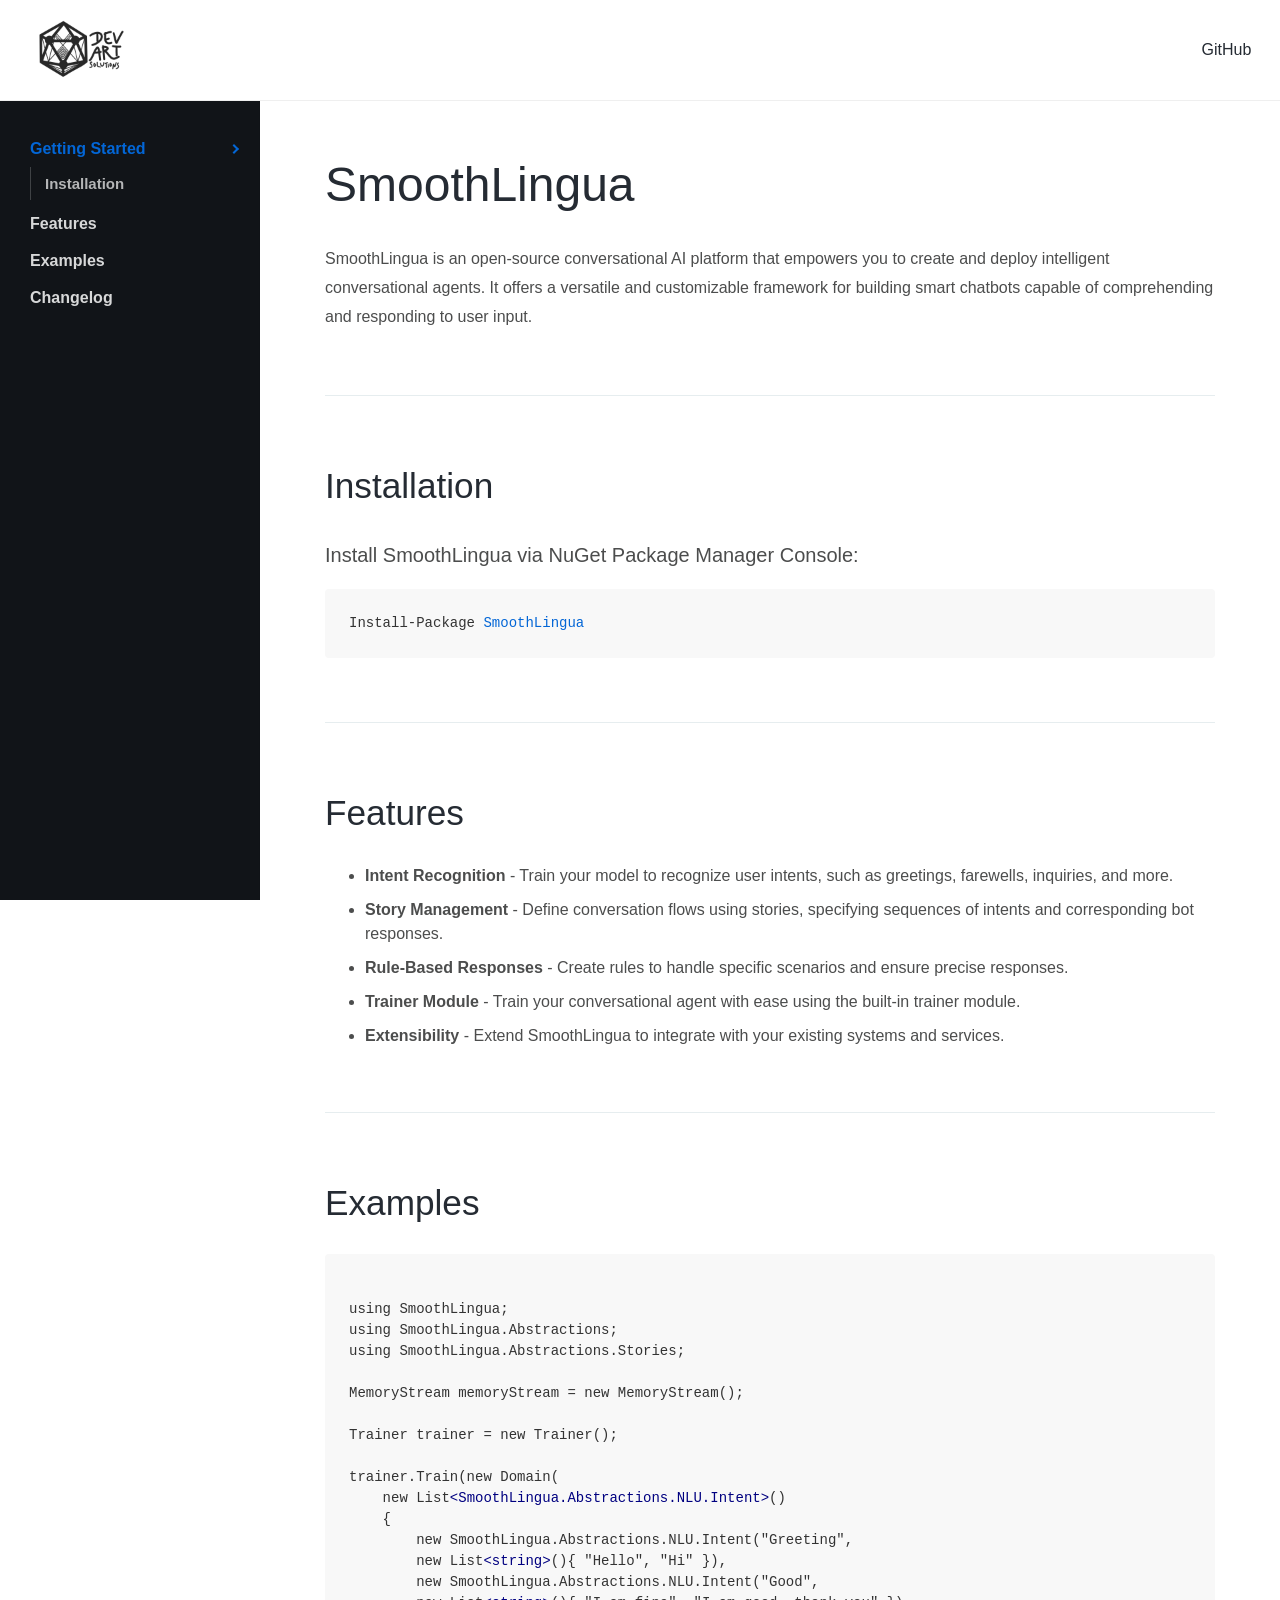
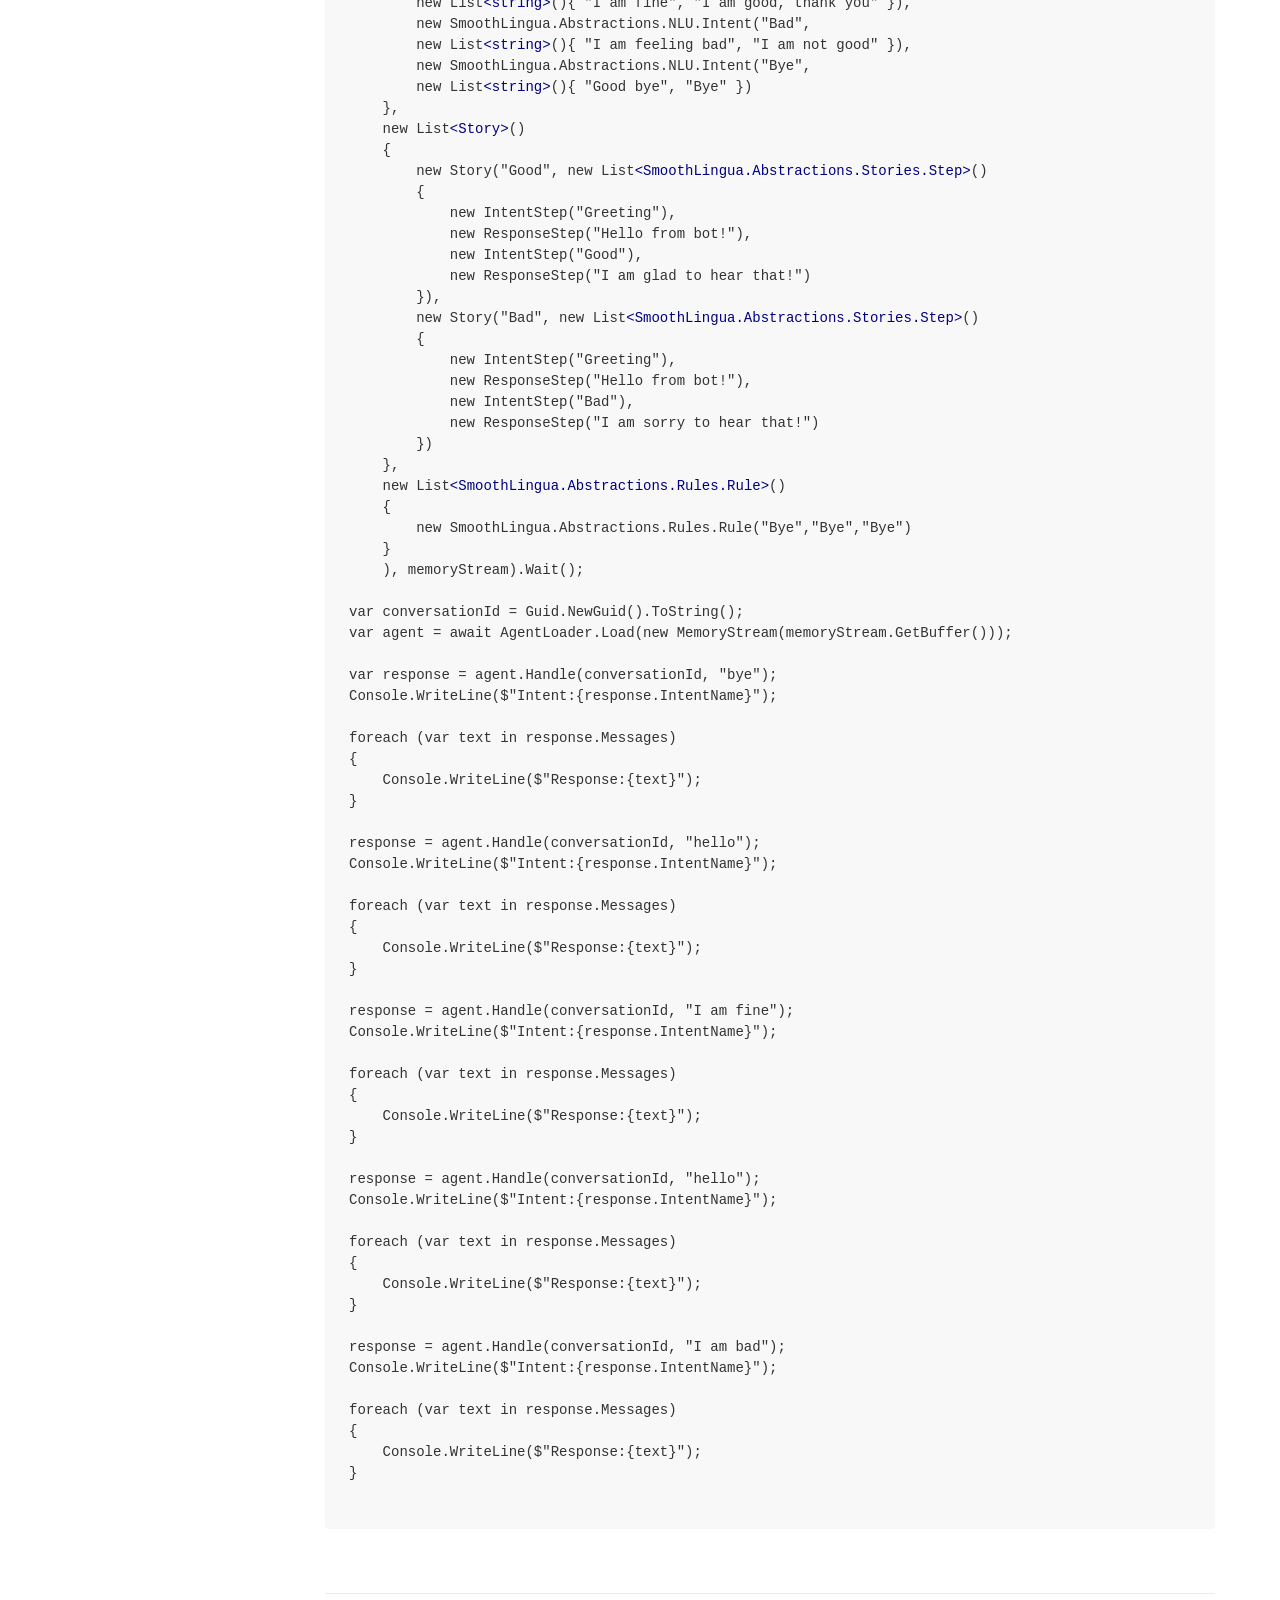
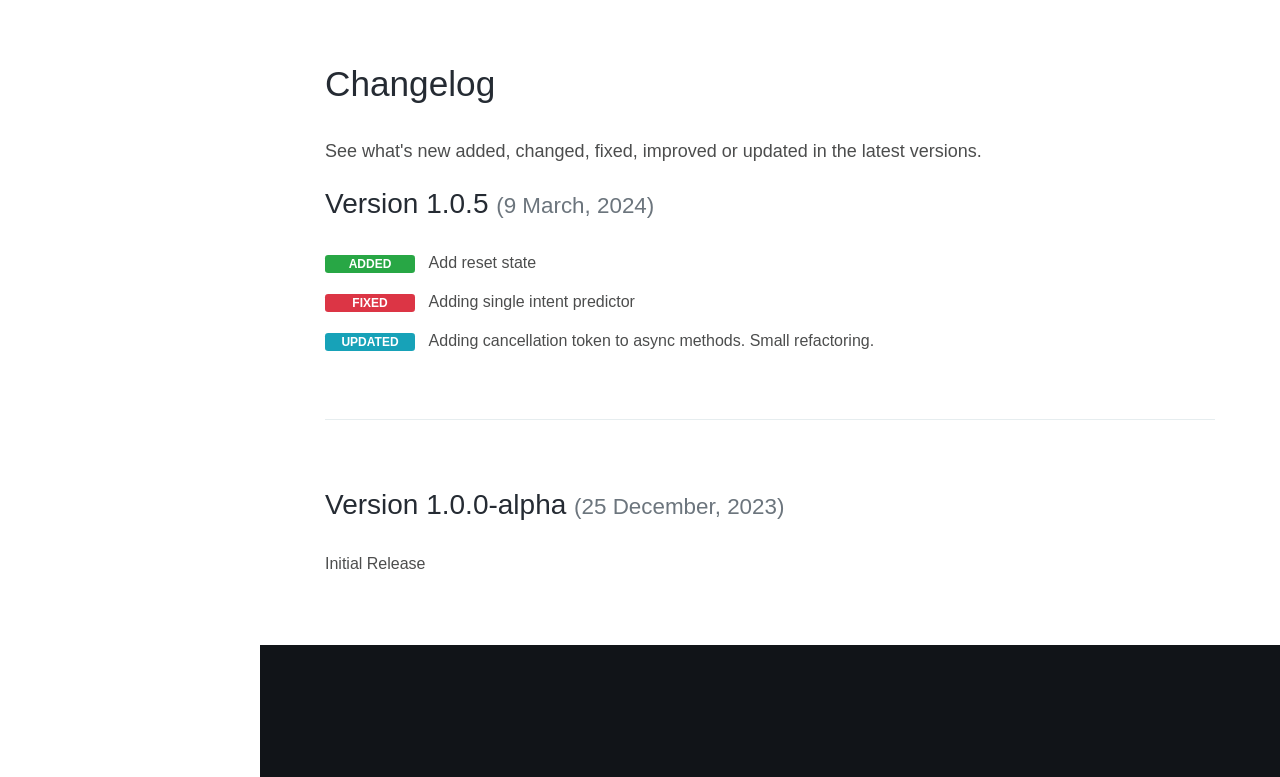
==== commit ab39e822: "fixing format of the example" ====
--- a/src/index.html
+++ b/src/index.html
@@ -141,7 +141,7 @@
           <section id="idocs_examples">
             <h2>Examples</h2>
             <pre><code class="html">
-        using SmoothLingua;
+using SmoothLingua;
 using SmoothLingua.Abstractions;
 using SmoothLingua.Abstractions.Stories;
 
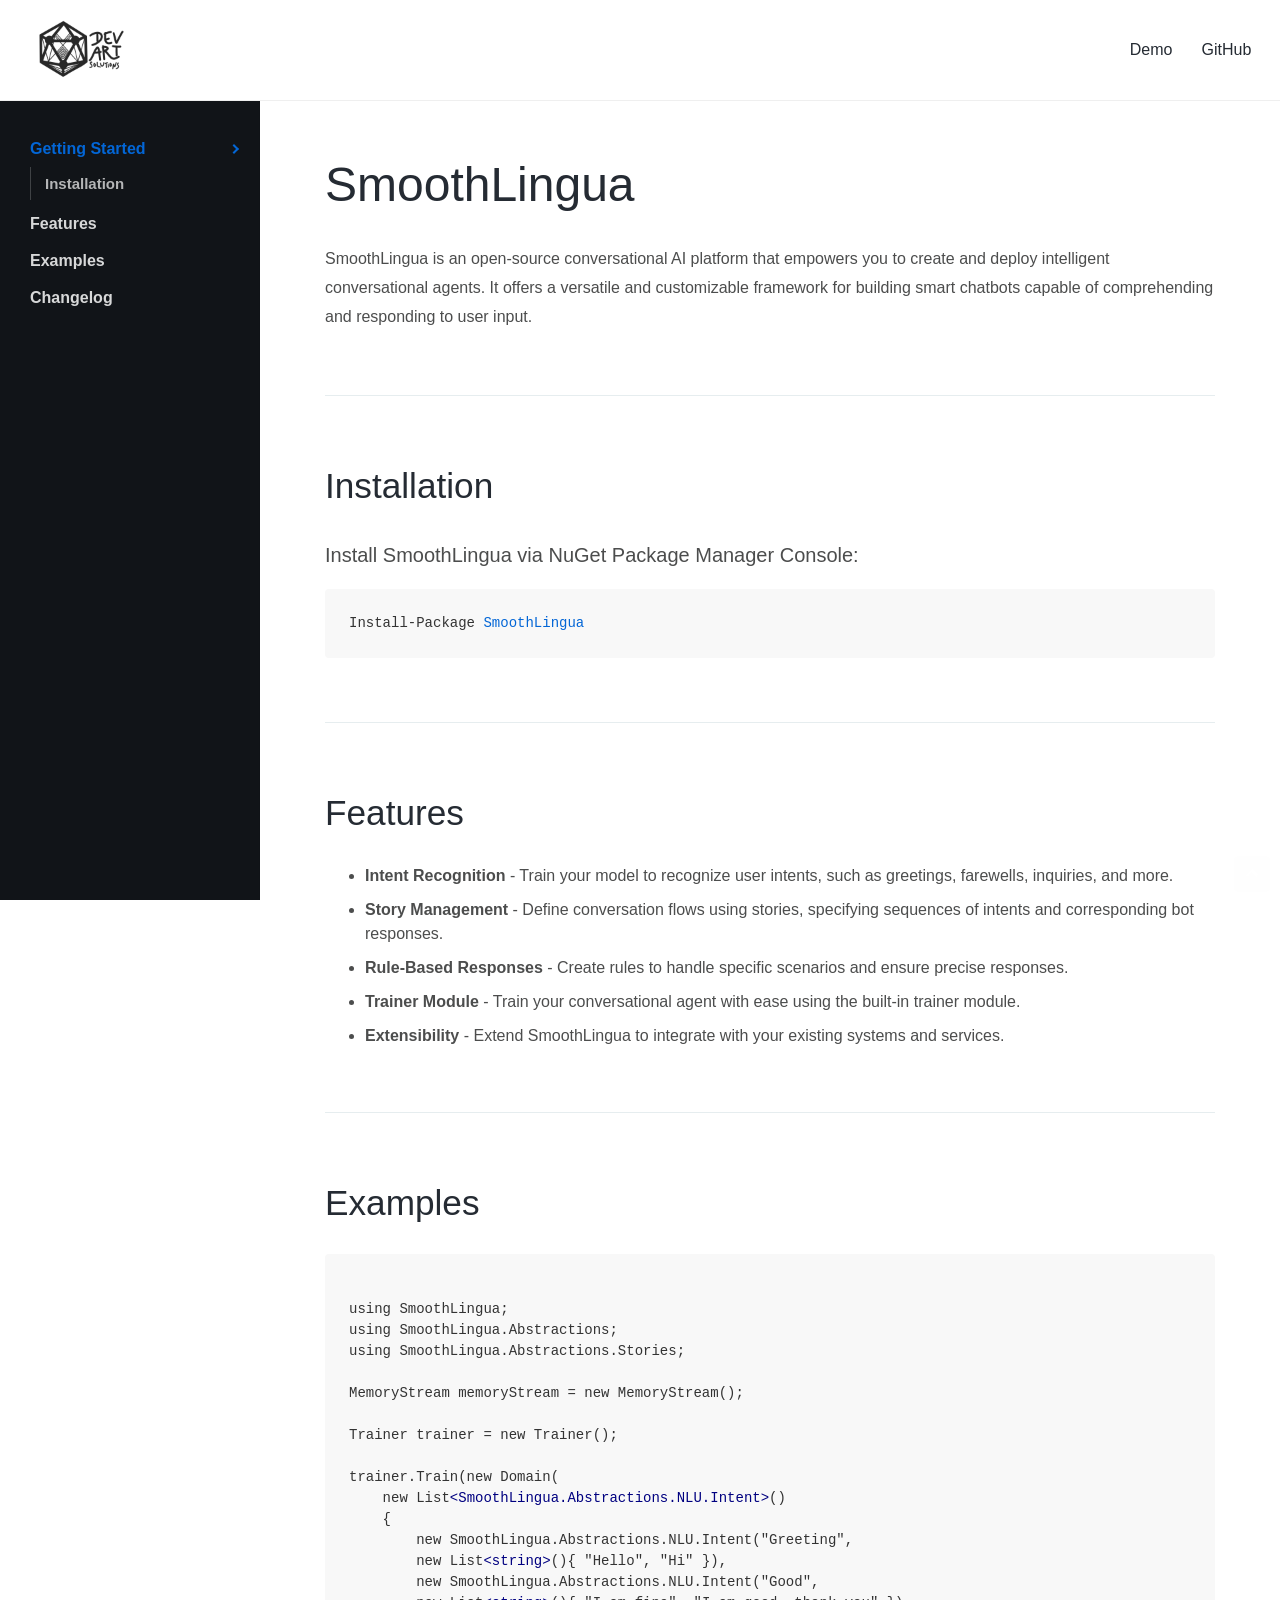
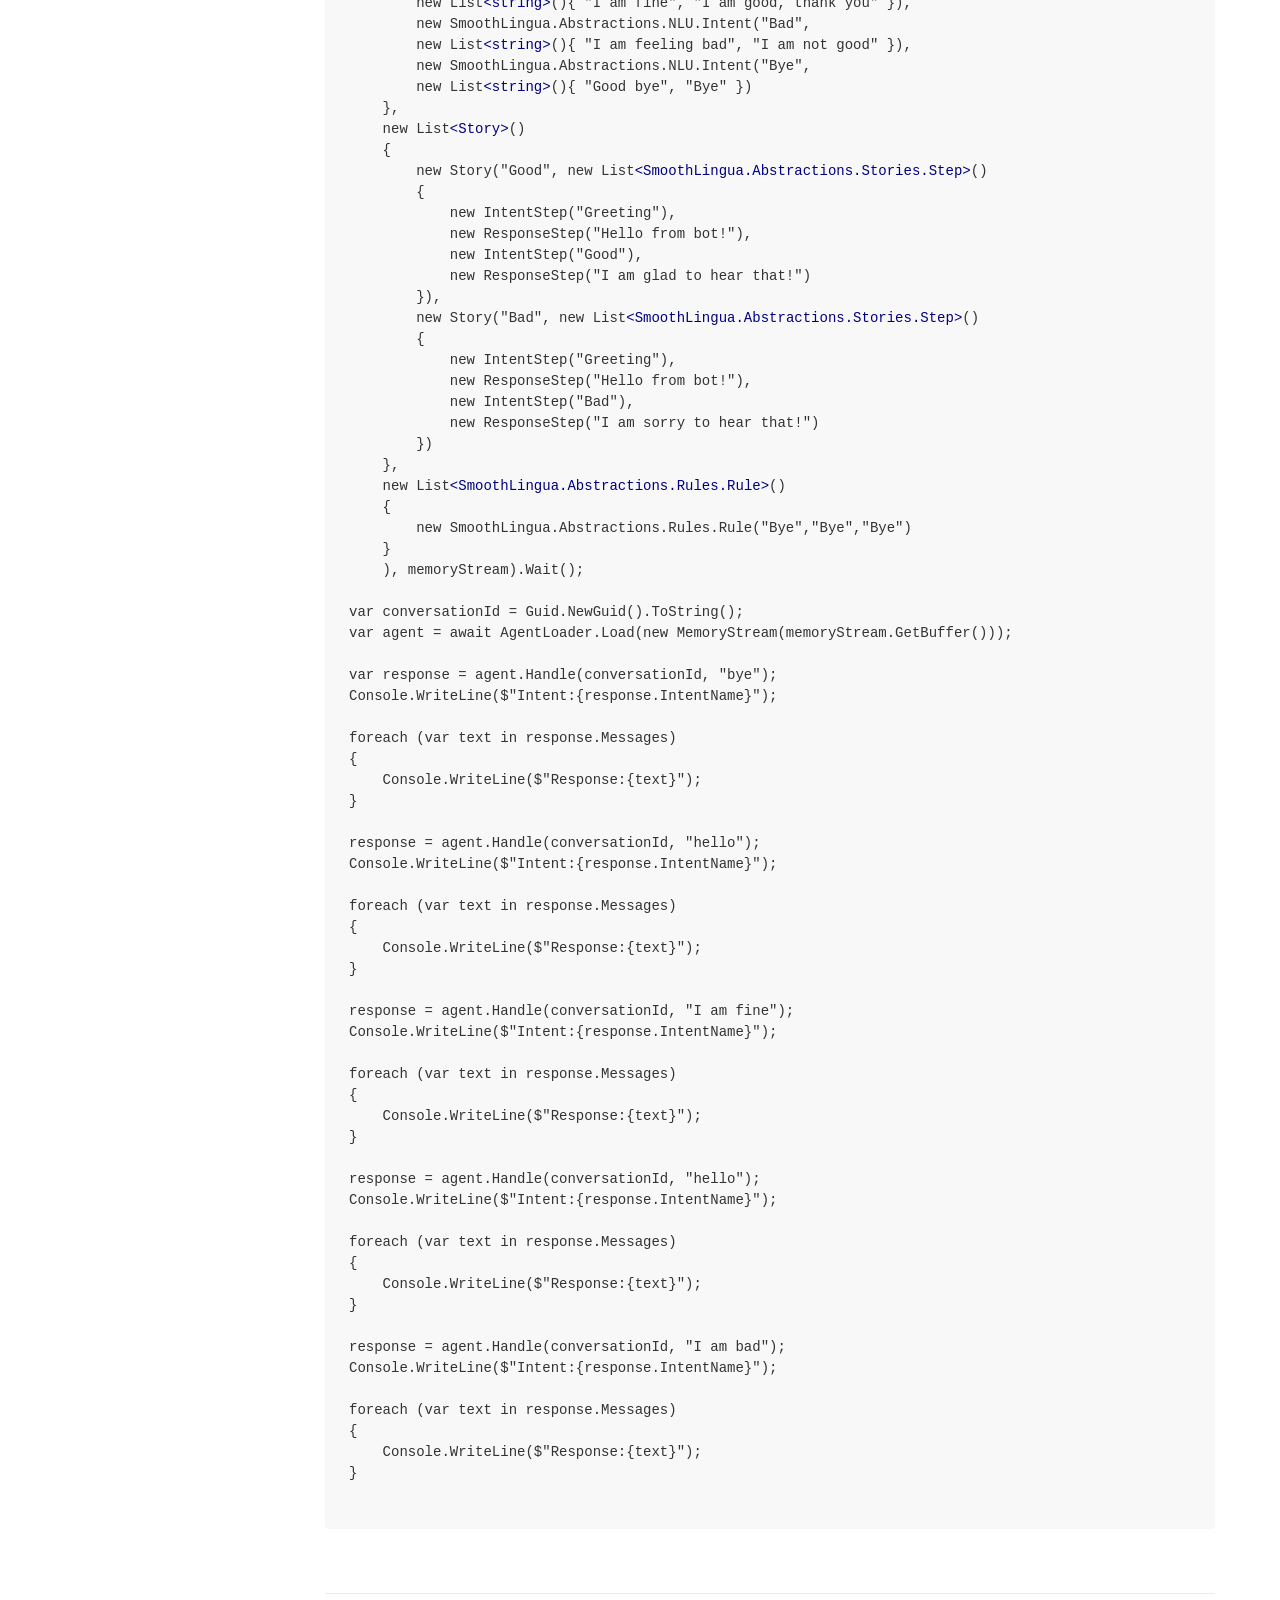
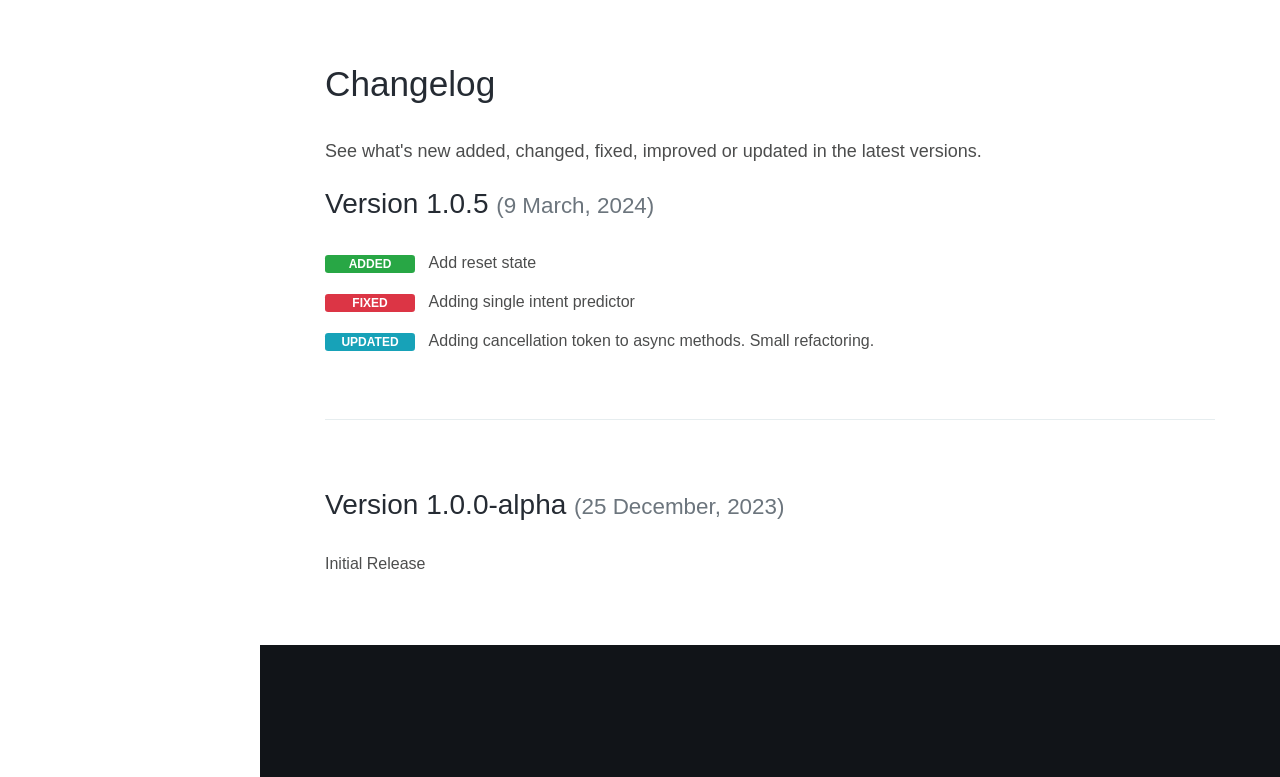
==== commit 644f642e: "adding demo link" ====
--- a/src/index.html
+++ b/src/index.html
@@ -62,6 +62,7 @@
 
           <div id="header-nav" class="collapse navbar-collapse justify-content-end">
             <ul class="navbar-nav">
+			   <li><a target="_blank" href="https://chat.smooth-lingua.com/">Demo</a></li>
               <li><a target="_blank" href="https://github.com/Dev-Art-Solutions/SmoothLingua">GitHub</a></li>
             </ul>
           </div>
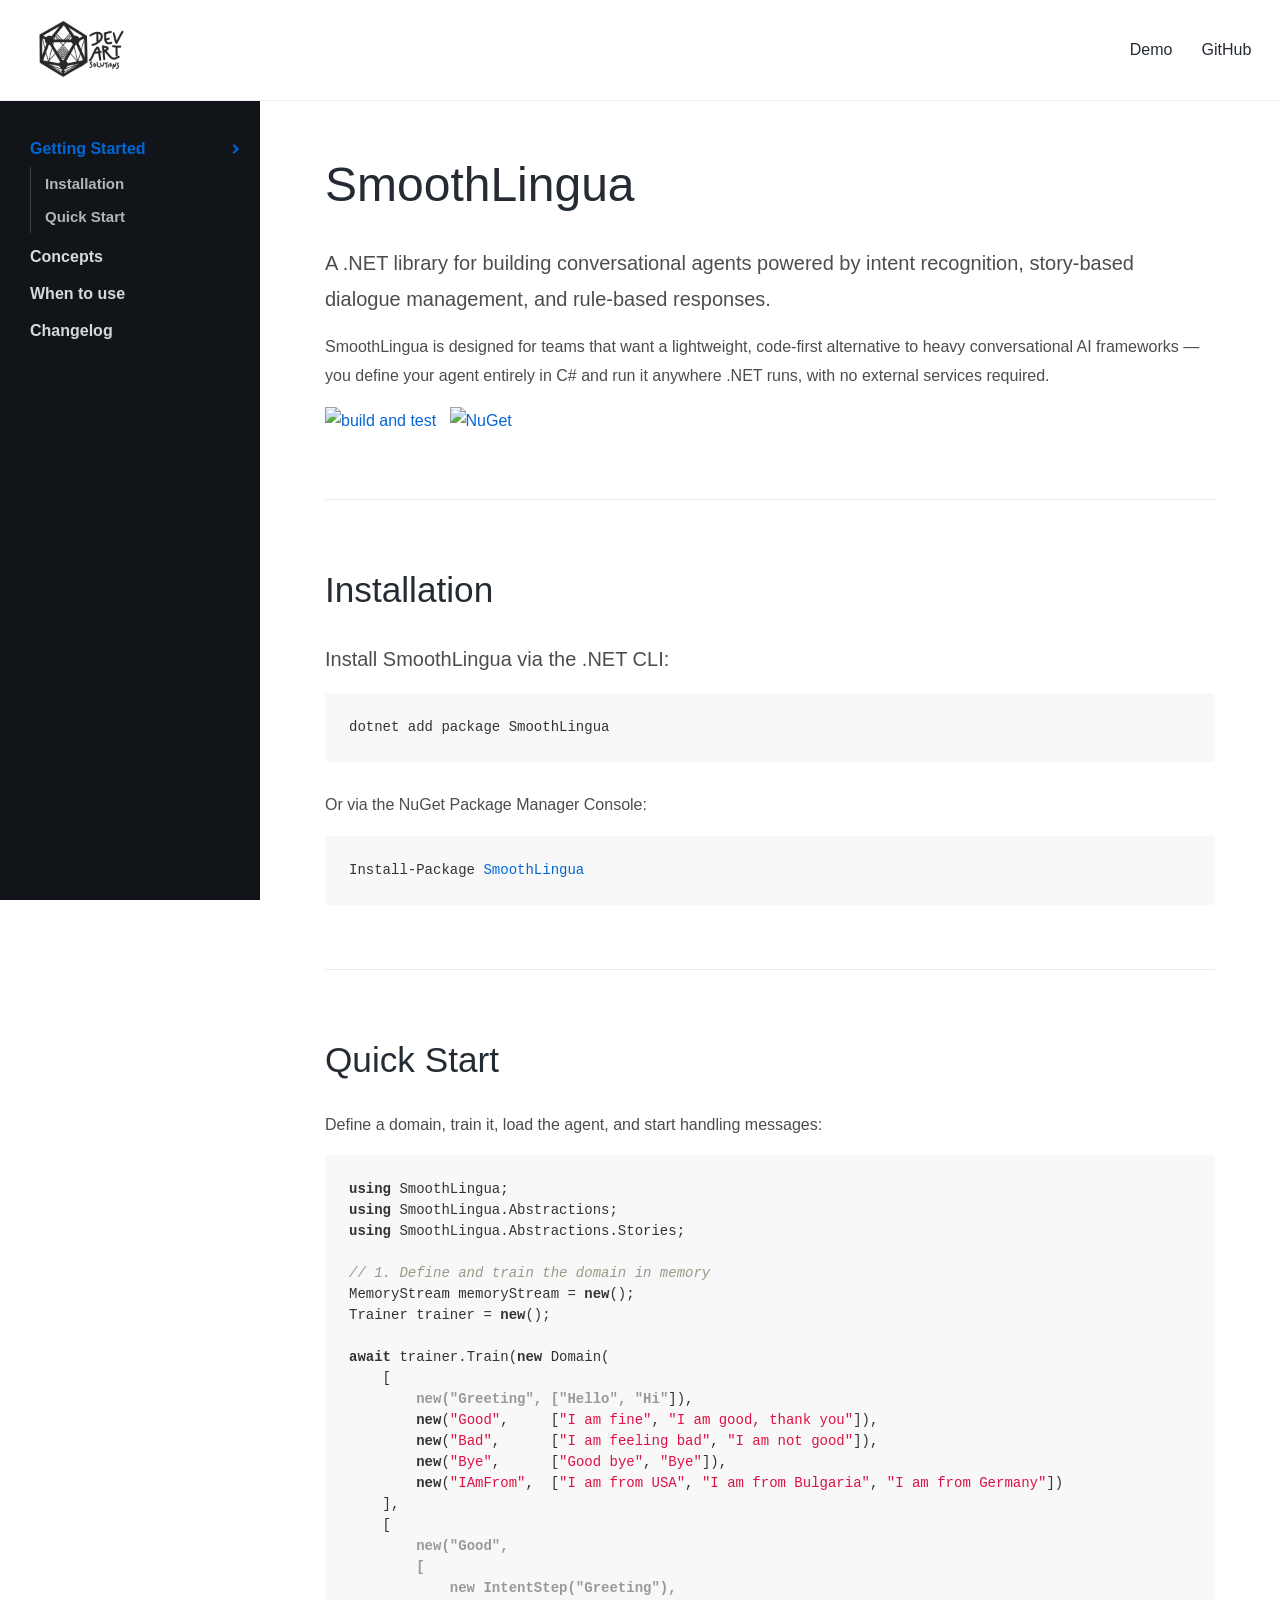
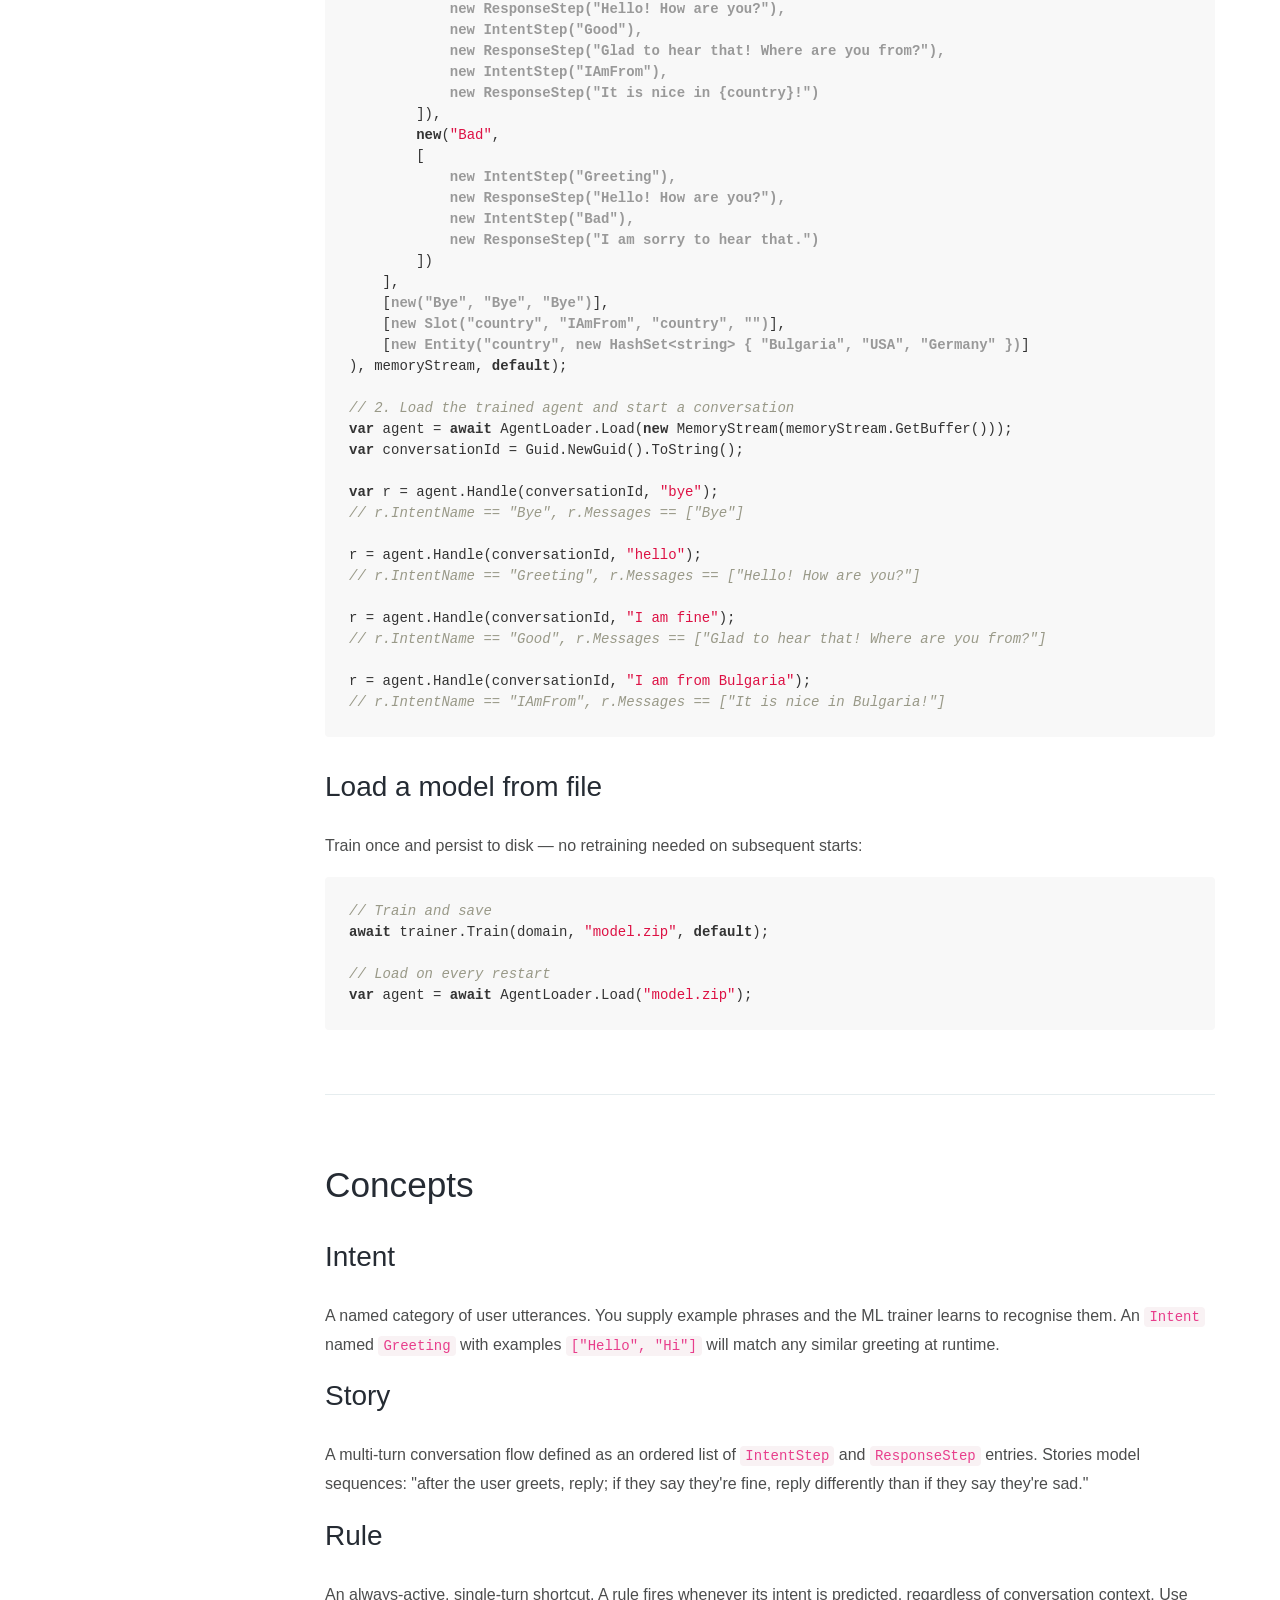
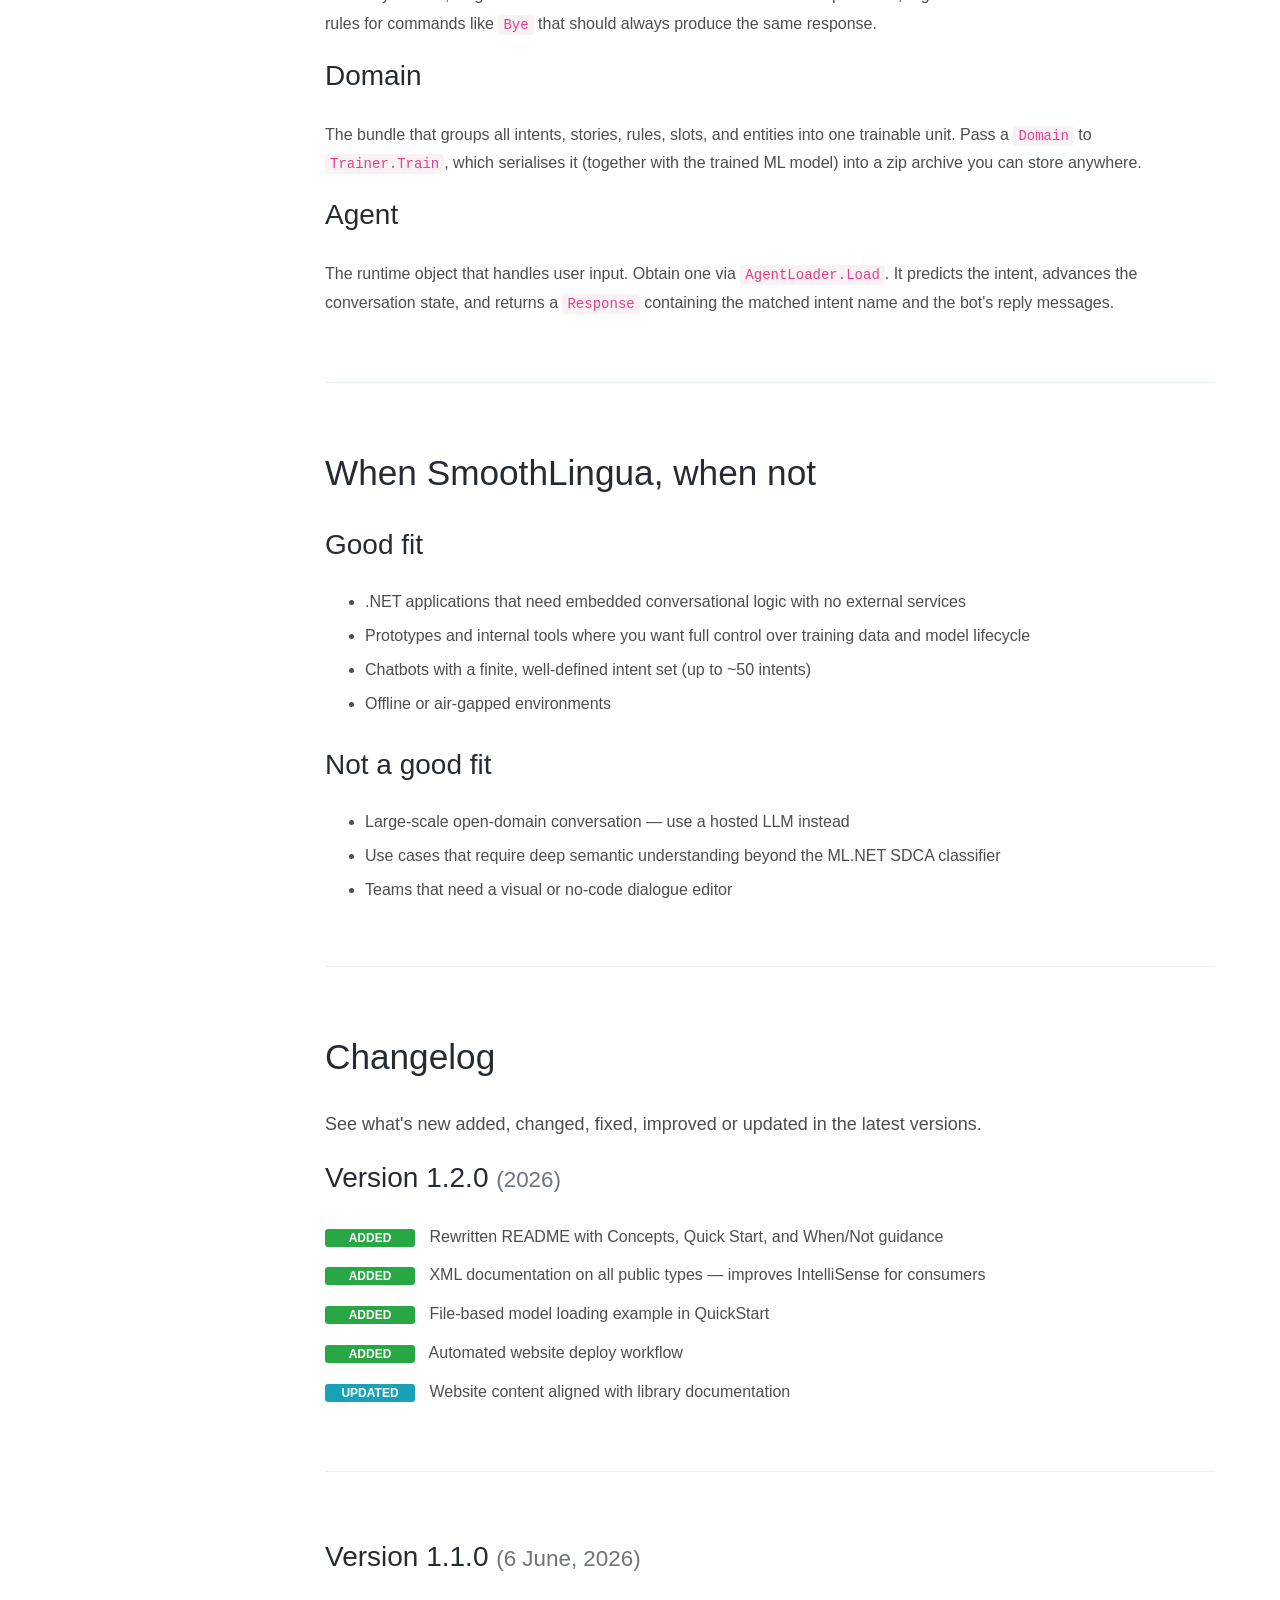
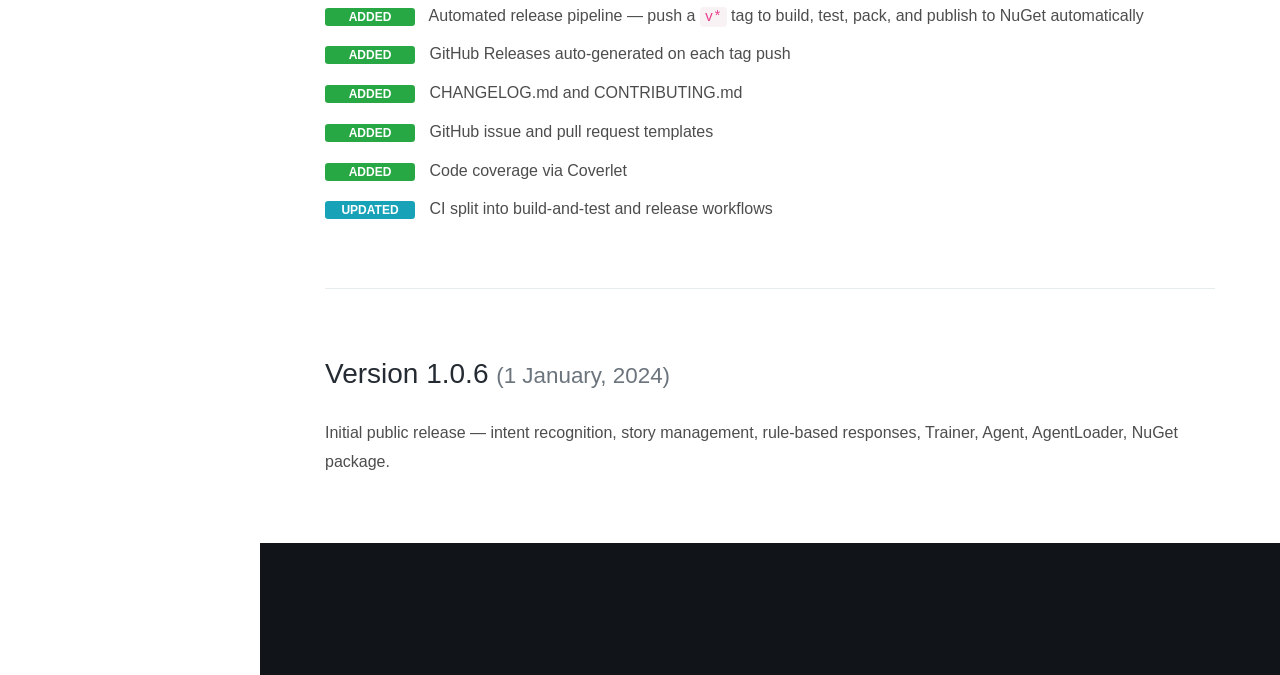
==== commit 94ccf04c: "Phase 2: Update docs site and add deploy workflow - Rewrote index.html: Concepts section, updated Qu" ====
--- a/src/index.html
+++ b/src/index.html
@@ -6,9 +6,9 @@
   <meta http-equiv="X-UA-Compatible" content="IE=edge">
   <meta name="viewport" content="width=device-width, initial-scale=1, minimum-scale=1.0, shrink-to-fit=no">
   <link href="assets/images/favicon.ico" rel="icon" />
-  <title>SmoothLingua</title>
-  <meta name="description" content="Your ThemeForest item Name and description">
-  <meta name="author" content="harnishdesign.net">
+  <title>SmoothLingua — Conversational agents for .NET</title>
+  <meta name="description" content="SmoothLingua is a .NET library for building conversational agents with intent recognition, story-based dialogue management, and rule-based responses.">
+  <meta name="author" content="Dev-Art-Solutions">
 
   <!-- Stylesheet
 ============================== -->
@@ -37,7 +37,7 @@
   </div>
   <!-- Preloader End -->
 
-  <!-- Document Wrapper   
+  <!-- Document Wrapper
 =============================== -->
   <div id="main-wrapper">
 
@@ -62,7 +62,7 @@
 
           <div id="header-nav" class="collapse navbar-collapse justify-content-end">
             <ul class="navbar-nav">
-			   <li><a target="_blank" href="https://chat.smooth-lingua.com/">Demo</a></li>
+              <li><a target="_blank" href="https://chat.smooth-lingua.com/">Demo</a></li>
               <li><a target="_blank" href="https://github.com/Dev-Art-Solutions/SmoothLingua">GitHub</a></li>
             </ul>
           </div>
@@ -83,14 +83,20 @@
           <li class="nav-item"><a class="nav-link active" href="#idocs_start">Getting Started</a>
             <ul class="nav flex-column">
               <li class="nav-item"><a class="nav-link" href="#idocs_installation">Installation</a></li>
+              <li class="nav-item"><a class="nav-link" href="#idocs_quickstart">Quick Start</a></li>
             </ul>
           </li>
-          <li class="nav-item"><a class="nav-link" href="#idocs_features">Features</a>
+          <li class="nav-item"><a class="nav-link" href="#idocs_concepts">Concepts</a>
+            <ul class="nav flex-column">
+              <li class="nav-item"><a class="nav-link" href="#idocs_intent">Intent</a></li>
+              <li class="nav-item"><a class="nav-link" href="#idocs_story">Story</a></li>
+              <li class="nav-item"><a class="nav-link" href="#idocs_rule">Rule</a></li>
+              <li class="nav-item"><a class="nav-link" href="#idocs_domain">Domain</a></li>
+              <li class="nav-item"><a class="nav-link" href="#idocs_agent">Agent</a></li>
+            </ul>
           </li>
-          <li class="nav-item"><a class="nav-link" href="#idocs_examples">Examples</a>
-          </li>
-          <li class="nav-item"><a class="nav-link" href="#idocs_changelog">Changelog</a>
-          </li>
+          <li class="nav-item"><a class="nav-link" href="#idocs_when">When to use</a></li>
+          <li class="nav-item"><a class="nav-link" href="#idocs_changelog">Changelog</a></li>
         </ul>
       </div>
 
@@ -103,9 +109,22 @@
 		============================ -->
           <section id="idocs_start">
             <h1>SmoothLingua</h1>
-            <p>SmoothLingua is an open-source conversational AI platform that empowers you to create and deploy
-              intelligent conversational agents. It offers a versatile and customizable framework for building smart
-              chatbots capable of comprehending and responding to user input.</p>
+            <p class="lead">A .NET library for building conversational agents powered by intent recognition,
+              story-based dialogue management, and rule-based responses.</p>
+            <p>SmoothLingua is designed for teams that want a lightweight, code-first alternative to heavy
+              conversational AI frameworks — you define your agent entirely in C# and run it anywhere .NET runs,
+              with no external services required.</p>
+            <p>
+              <a href="https://github.com/Dev-Art-Solutions/SmoothLingua/actions/workflows/build-and-test.yml"
+                target="_blank">
+                <img src="https://github.com/Dev-Art-Solutions/SmoothLingua/actions/workflows/build-and-test.yml/badge.svg"
+                  alt="build and test" />
+              </a>
+              &nbsp;
+              <a href="https://www.nuget.org/packages/SmoothLingua" target="_blank">
+                <img src="https://img.shields.io/nuget/v/SmoothLingua.svg" alt="NuGet" />
+              </a>
+            </p>
           </section>
 
           <hr class="divider">
@@ -114,142 +133,180 @@
 		============================ -->
           <section id="idocs_installation">
             <h2>Installation</h2>
-            <p class="lead">Install SmoothLingua via NuGet Package Manager Console:</p>
-            <pre><code class="html">Install-Package <a href="https://www.nuget.org/packages/SmoothLingua" target="_blank">SmoothLingua</a></code></pre>
-          </section>
-
-
-          <hr class="divider">
-
-          <section id="idocs_features">
-            <h2>Features</h2>
-            <ul>
-              <li><strong>Intent Recognition</strong> - Train your model to recognize user intents, such as greetings,
-                farewells, inquiries, and more.</li>
-              <li><strong>Story Management</strong> - Define conversation flows using stories, specifying sequences of
-                intents and corresponding bot responses.</li>
-              <li><strong>Rule-Based Responses</strong> - Create rules to handle specific scenarios and ensure precise
-                responses.</li>
-              <li><strong>Trainer Module</strong> - Train your conversational agent with ease using the built-in trainer
-                module.</li>
-              <li><strong>Extensibility</strong> - Extend SmoothLingua to integrate with your existing systems and
-                services.</li>
-            </ul>
-          </section>
-
-          <hr class="divider">
-
-          <section id="idocs_examples">
-            <h2>Examples</h2>
-            <pre><code class="html">
-using SmoothLingua;
+            <p class="lead">Install SmoothLingua via the .NET CLI:</p>
+            <pre><code class="bash">dotnet add package SmoothLingua</code></pre>
+            <p>Or via the NuGet Package Manager Console:</p>
+            <pre><code class="bash">Install-Package <a href="https://www.nuget.org/packages/SmoothLingua" target="_blank">SmoothLingua</a></code></pre>
+          </section>
+
+          <hr class="divider">
+
+          <!-- Quick Start
+		============================ -->
+          <section id="idocs_quickstart">
+            <h2>Quick Start</h2>
+            <p>Define a domain, train it, load the agent, and start handling messages:</p>
+            <pre><code class="csharp">using SmoothLingua;
 using SmoothLingua.Abstractions;
 using SmoothLingua.Abstractions.Stories;
 
-MemoryStream memoryStream = new MemoryStream();
-
-Trainer trainer = new Trainer();
-
-trainer.Train(new Domain(
-    new List&lt;SmoothLingua.Abstractions.NLU.Intent&gt;()
-    {
-        new SmoothLingua.Abstractions.NLU.Intent("Greeting",
-        new List&lt;string&gt;(){ "Hello", "Hi" }),
-        new SmoothLingua.Abstractions.NLU.Intent("Good",
-        new List&lt;string&gt;(){ "I am fine", "I am good, thank you" }),
-        new SmoothLingua.Abstractions.NLU.Intent("Bad",
-        new List&lt;string&gt;(){ "I am feeling bad", "I am not good" }),
-        new SmoothLingua.Abstractions.NLU.Intent("Bye",
-        new List&lt;string&gt;(){ "Good bye", "Bye" })
-    },
-    new List&lt;Story&gt;()
-    {
-        new Story("Good", new List&lt;SmoothLingua.Abstractions.Stories.Step&gt;()
-        {
+// 1. Define and train the domain in memory
+MemoryStream memoryStream = new();
+Trainer trainer = new();
+
+await trainer.Train(new Domain(
+    [
+        new("Greeting", ["Hello", "Hi"]),
+        new("Good",     ["I am fine", "I am good, thank you"]),
+        new("Bad",      ["I am feeling bad", "I am not good"]),
+        new("Bye",      ["Good bye", "Bye"]),
+        new("IAmFrom",  ["I am from USA", "I am from Bulgaria", "I am from Germany"])
+    ],
+    [
+        new("Good",
+        [
             new IntentStep("Greeting"),
-            new ResponseStep("Hello from bot!"),
+            new ResponseStep("Hello! How are you?"),
             new IntentStep("Good"),
-            new ResponseStep("I am glad to hear that!")
-        }),
-        new Story("Bad", new List&lt;SmoothLingua.Abstractions.Stories.Step&gt;()
-        {
+            new ResponseStep("Glad to hear that! Where are you from?"),
+            new IntentStep("IAmFrom"),
+            new ResponseStep("It is nice in {country}!")
+        ]),
+        new("Bad",
+        [
             new IntentStep("Greeting"),
-            new ResponseStep("Hello from bot!"),
+            new ResponseStep("Hello! How are you?"),
             new IntentStep("Bad"),
-            new ResponseStep("I am sorry to hear that!")
-        })
-    },
-    new List&lt;SmoothLingua.Abstractions.Rules.Rule&gt;()
-    {
-        new SmoothLingua.Abstractions.Rules.Rule("Bye","Bye","Bye")
-    }
-    ), memoryStream).Wait();
-
+            new ResponseStep("I am sorry to hear that.")
+        ])
+    ],
+    [new("Bye", "Bye", "Bye")],
+    [new Slot("country", "IAmFrom", "country", "")],
+    [new Entity("country", new HashSet&lt;string&gt; { "Bulgaria", "USA", "Germany" })]
+), memoryStream, default);
+
+// 2. Load the trained agent and start a conversation
+var agent = await AgentLoader.Load(new MemoryStream(memoryStream.GetBuffer()));
 var conversationId = Guid.NewGuid().ToString();
-var agent = await AgentLoader.Load(new MemoryStream(memoryStream.GetBuffer()));
-
-var response = agent.Handle(conversationId, "bye");
-Console.WriteLine($"Intent:{response.IntentName}");
-
-foreach (var text in response.Messages)
-{
-    Console.WriteLine($"Response:{text}");
-}
-
-response = agent.Handle(conversationId, "hello");
-Console.WriteLine($"Intent:{response.IntentName}");
-
-foreach (var text in response.Messages)
-{
-    Console.WriteLine($"Response:{text}");
-}
-
-response = agent.Handle(conversationId, "I am fine");
-Console.WriteLine($"Intent:{response.IntentName}");
-
-foreach (var text in response.Messages)
-{
-    Console.WriteLine($"Response:{text}");
-}
-
-response = agent.Handle(conversationId, "hello");
-Console.WriteLine($"Intent:{response.IntentName}");
-
-foreach (var text in response.Messages)
-{
-    Console.WriteLine($"Response:{text}");
-}
-
-response = agent.Handle(conversationId, "I am bad");
-Console.WriteLine($"Intent:{response.IntentName}");
-
-foreach (var text in response.Messages)
-{
-    Console.WriteLine($"Response:{text}");
-}
-      </code></pre>
+
+var r = agent.Handle(conversationId, "bye");
+// r.IntentName == "Bye", r.Messages == ["Bye"]
+
+r = agent.Handle(conversationId, "hello");
+// r.IntentName == "Greeting", r.Messages == ["Hello! How are you?"]
+
+r = agent.Handle(conversationId, "I am fine");
+// r.IntentName == "Good", r.Messages == ["Glad to hear that! Where are you from?"]
+
+r = agent.Handle(conversationId, "I am from Bulgaria");
+// r.IntentName == "IAmFrom", r.Messages == ["It is nice in Bulgaria!"]
+</code></pre>
+
+            <h3>Load a model from file</h3>
+            <p>Train once and persist to disk — no retraining needed on subsequent starts:</p>
+            <pre><code class="csharp">// Train and save
+await trainer.Train(domain, "model.zip", default);
+
+// Load on every restart
+var agent = await AgentLoader.Load("model.zip");
+</code></pre>
+          </section>
+
+          <hr class="divider">
+
+          <!-- Concepts
+		============================ -->
+          <section id="idocs_concepts">
+            <h2>Concepts</h2>
+
+            <h3 id="idocs_intent">Intent</h3>
+            <p>A named category of user utterances. You supply example phrases and the ML trainer learns to recognise
+              them. An <code>Intent</code> named <code>Greeting</code> with examples <code>["Hello", "Hi"]</code> will
+              match any similar greeting at runtime.</p>
+
+            <h3 id="idocs_story">Story</h3>
+            <p>A multi-turn conversation flow defined as an ordered list of <code>IntentStep</code> and
+              <code>ResponseStep</code> entries. Stories model sequences: "after the user greets, reply; if they say
+              they're fine, reply differently than if they say they're sad."
+            </p>
+
+            <h3 id="idocs_rule">Rule</h3>
+            <p>An always-active, single-turn shortcut. A rule fires whenever its intent is predicted, regardless of
+              conversation context. Use rules for commands like <code>Bye</code> that should always produce the same
+              response.</p>
+
+            <h3 id="idocs_domain">Domain</h3>
+            <p>The bundle that groups all intents, stories, rules, slots, and entities into one trainable unit. Pass a
+              <code>Domain</code> to <code>Trainer.Train</code>, which serialises it (together with the trained ML
+              model) into a zip archive you can store anywhere.
+            </p>
+
+            <h3 id="idocs_agent">Agent</h3>
+            <p>The runtime object that handles user input. Obtain one via <code>AgentLoader.Load</code>. It predicts
+              the intent, advances the conversation state, and returns a <code>Response</code> containing the matched
+              intent name and the bot's reply messages.</p>
+          </section>
+
+          <hr class="divider">
+
+          <!-- When to use
+		============================ -->
+          <section id="idocs_when">
+            <h2>When SmoothLingua, when not</h2>
+
+            <h3>Good fit</h3>
+            <ul>
+              <li>.NET applications that need embedded conversational logic with no external services</li>
+              <li>Prototypes and internal tools where you want full control over training data and model lifecycle</li>
+              <li>Chatbots with a finite, well-defined intent set (up to ~50 intents)</li>
+              <li>Offline or air-gapped environments</li>
+            </ul>
+
+            <h3>Not a good fit</h3>
+            <ul>
+              <li>Large-scale open-domain conversation — use a hosted LLM instead</li>
+              <li>Use cases that require deep semantic understanding beyond the ML.NET SDCA classifier</li>
+              <li>Teams that need a visual or no-code dialogue editor</li>
+            </ul>
           </section>
 
           <hr class="divider">
 
           <!-- Changelog
 		============================ -->
-
           <section id="idocs_changelog">
             <h2>Changelog</h2>
-            <p class="text-4">See what's new added, changed, fixed, improved or updated in the latest versions. </p>
-
-            <h3 id="v1-1">Version 1.0.5 <small class="text-muted">(9 March, 2024)</small></h3>
+            <p class="text-4">See what's new added, changed, fixed, improved or updated in the latest versions.</p>
+
+            <h3 id="v1-2">Version 1.2.0 <small class="text-muted">(2026)</small></h3>
             <ul class="changelog">
-              <li><span class="badge badge-success">Added</span> Add reset state</li>
-              <li><span class="badge badge-danger">Fixed</span> Adding single intent predictor</li>
-              <li><span class="badge badge-info">Updated</span> Adding cancellation token to async methods. Small refactoring.</li>
+              <li><span class="badge badge-success">Added</span> Rewritten README with Concepts, Quick Start, and
+                When/Not guidance</li>
+              <li><span class="badge badge-success">Added</span> XML documentation on all public types — improves
+                IntelliSense for consumers</li>
+              <li><span class="badge badge-success">Added</span> File-based model loading example in QuickStart</li>
+              <li><span class="badge badge-success">Added</span> Automated website deploy workflow</li>
+              <li><span class="badge badge-info">Updated</span> Website content aligned with library documentation</li>
             </ul>
 
             <hr class="divider">
 
-            <h3 id="v1-0">Version 1.0.0-alpha <small class="text-muted">(25 December, 2023)</small></h3>
-            <p>Initial Release</p>
+            <h3 id="v1-1">Version 1.1.0 <small class="text-muted">(6 June, 2026)</small></h3>
+            <ul class="changelog">
+              <li><span class="badge badge-success">Added</span> Automated release pipeline — push a <code>v*</code>
+                tag to build, test, pack, and publish to NuGet automatically</li>
+              <li><span class="badge badge-success">Added</span> GitHub Releases auto-generated on each tag push</li>
+              <li><span class="badge badge-success">Added</span> CHANGELOG.md and CONTRIBUTING.md</li>
+              <li><span class="badge badge-success">Added</span> GitHub issue and pull request templates</li>
+              <li><span class="badge badge-success">Added</span> Code coverage via Coverlet</li>
+              <li><span class="badge badge-info">Updated</span> CI split into build-and-test and release workflows</li>
+            </ul>
+
+            <hr class="divider">
+
+            <h3 id="v1-0">Version 1.0.6 <small class="text-muted">(1 January, 2024)</small></h3>
+            <p>Initial public release — intent recognition, story management, rule-based responses, Trainer, Agent,
+              AgentLoader, NuGet package.</p>
           </section>
 
         </div>
@@ -287,4 +344,4 @@
   <script src="assets/js/theme.js"></script>
 </body>
 
-</html>+</html>
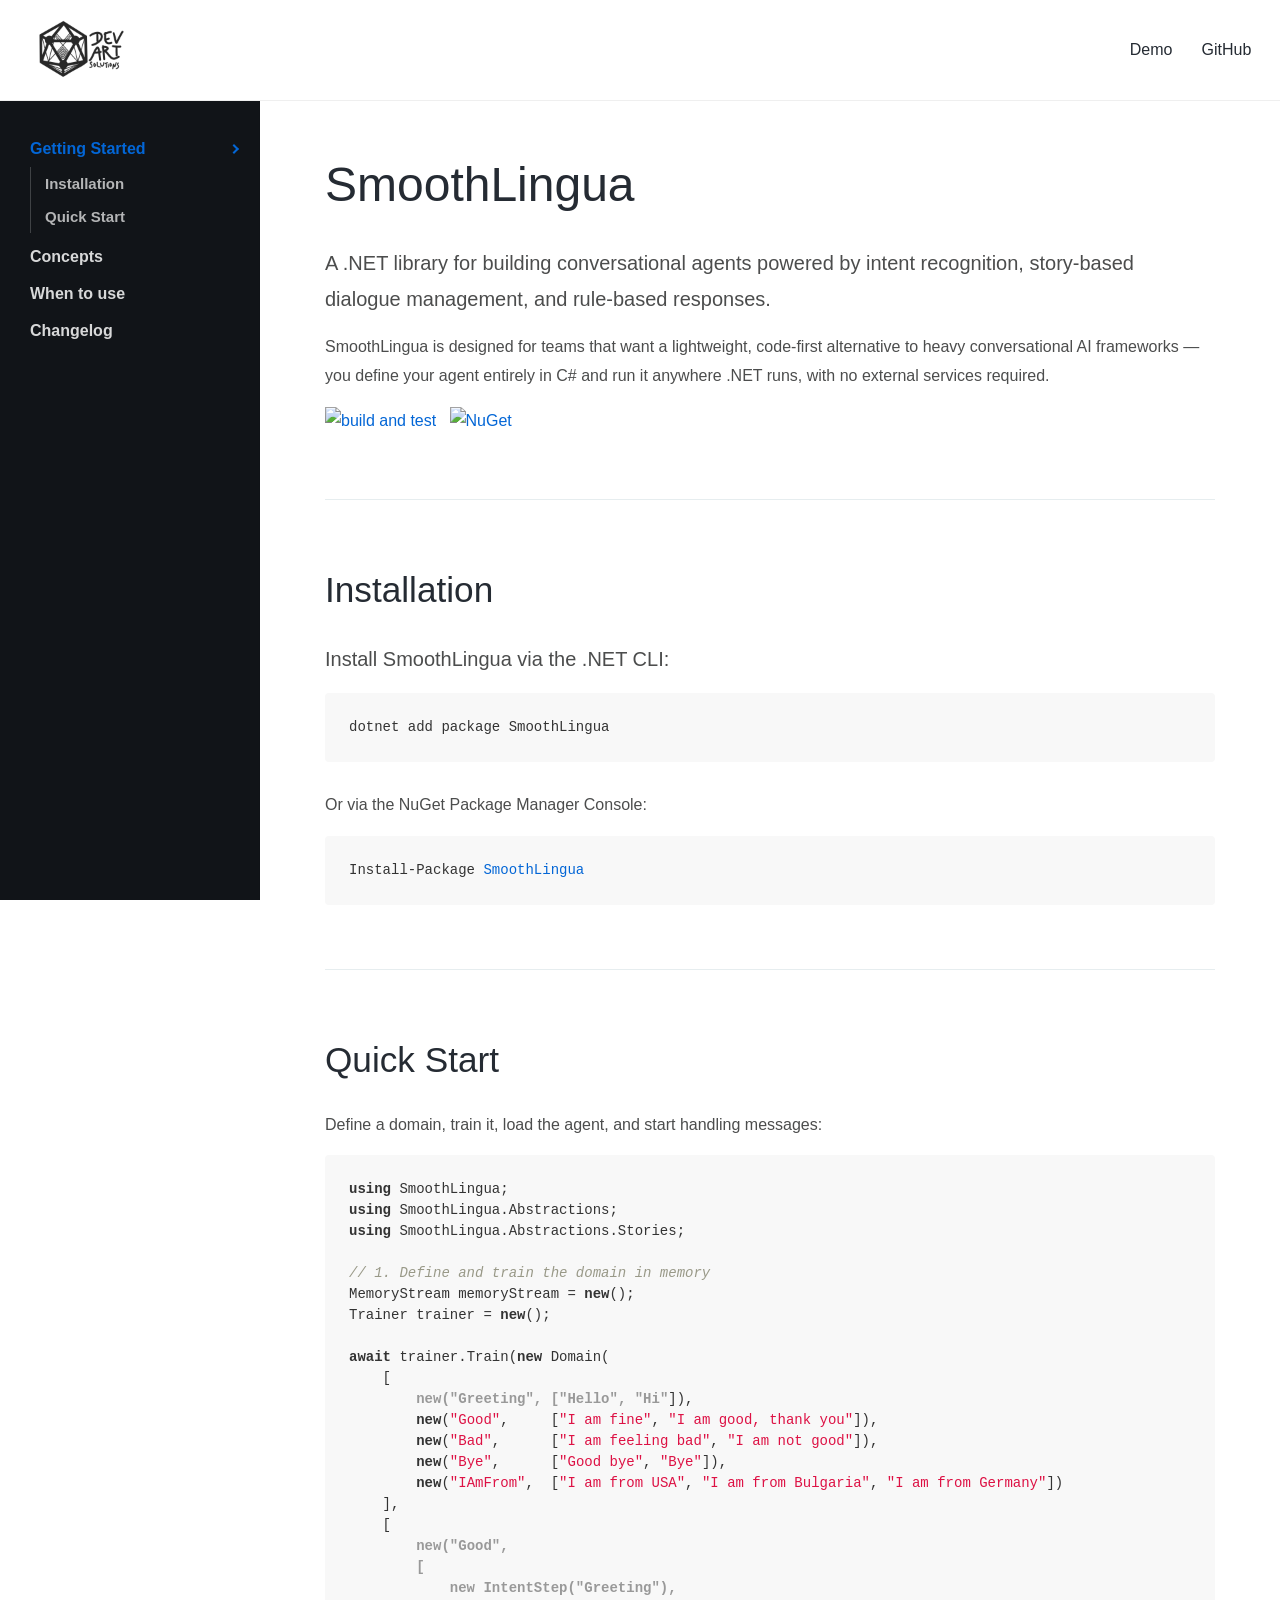
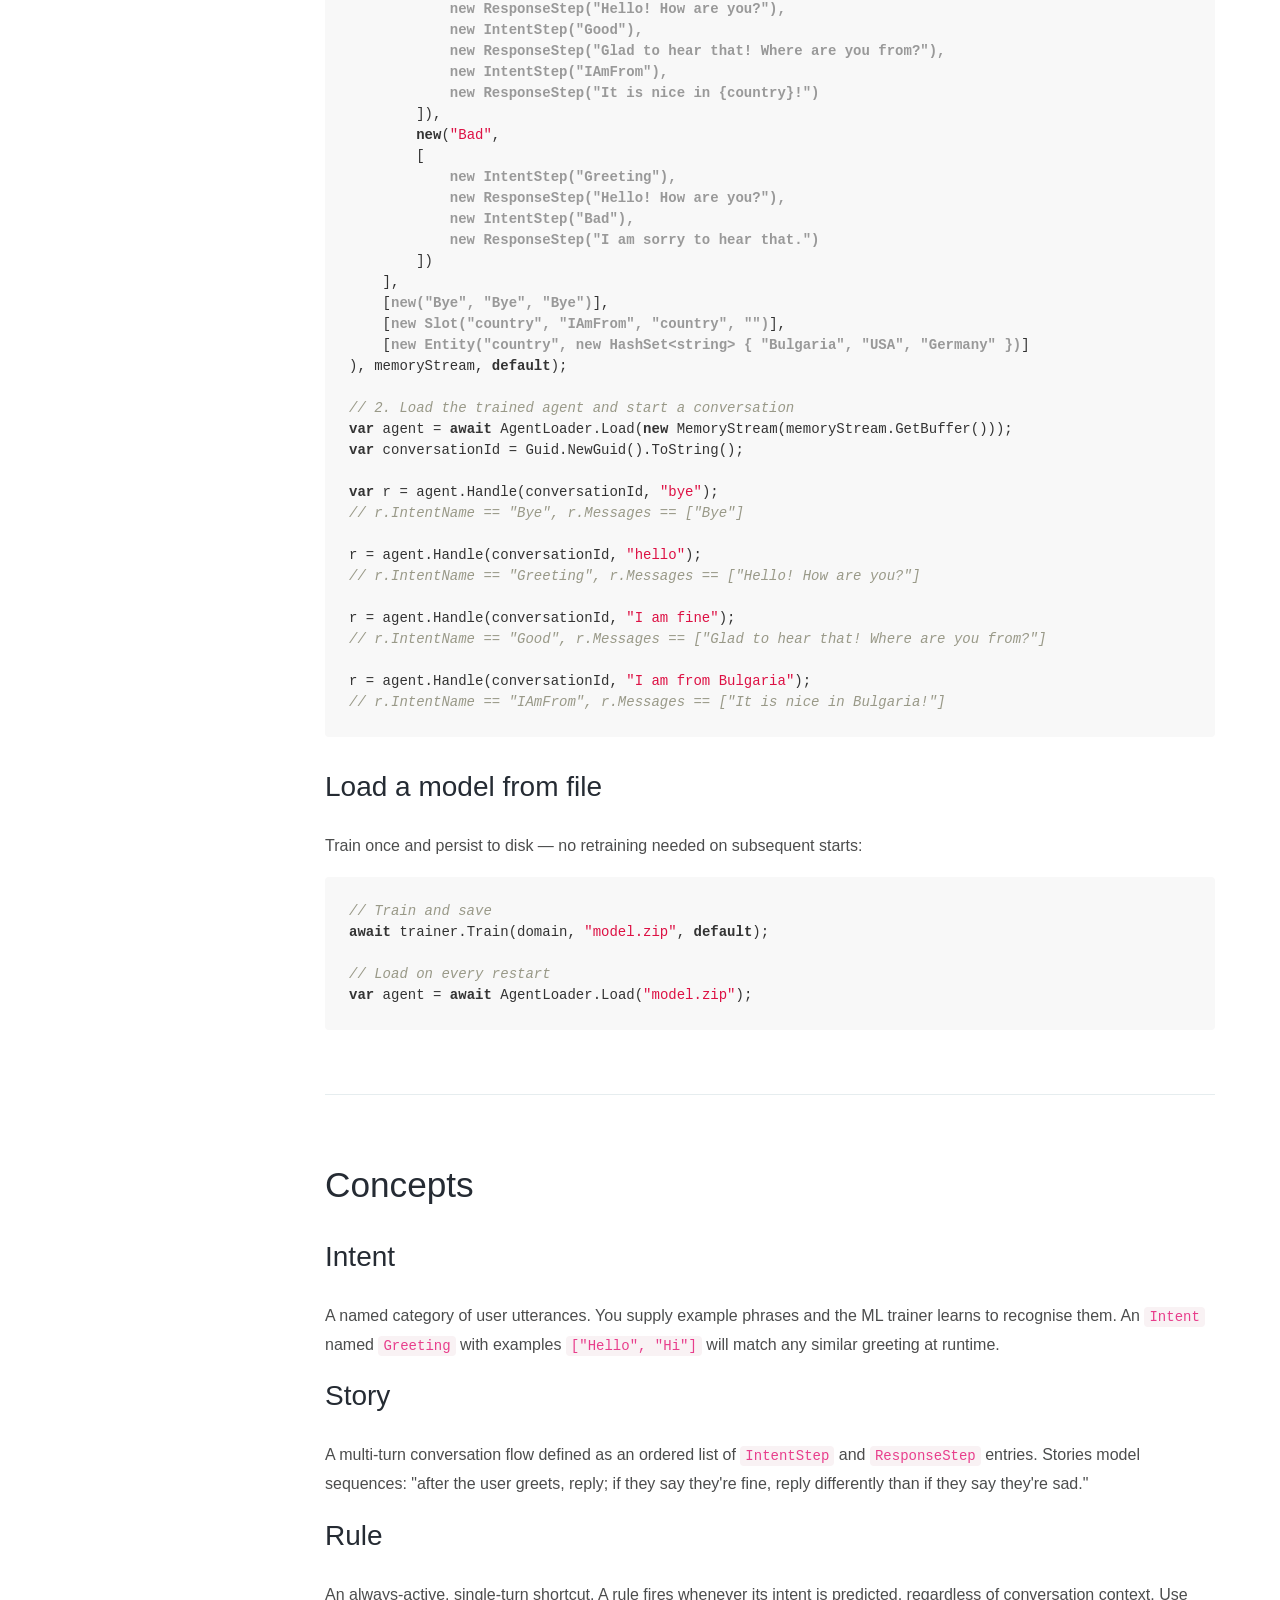
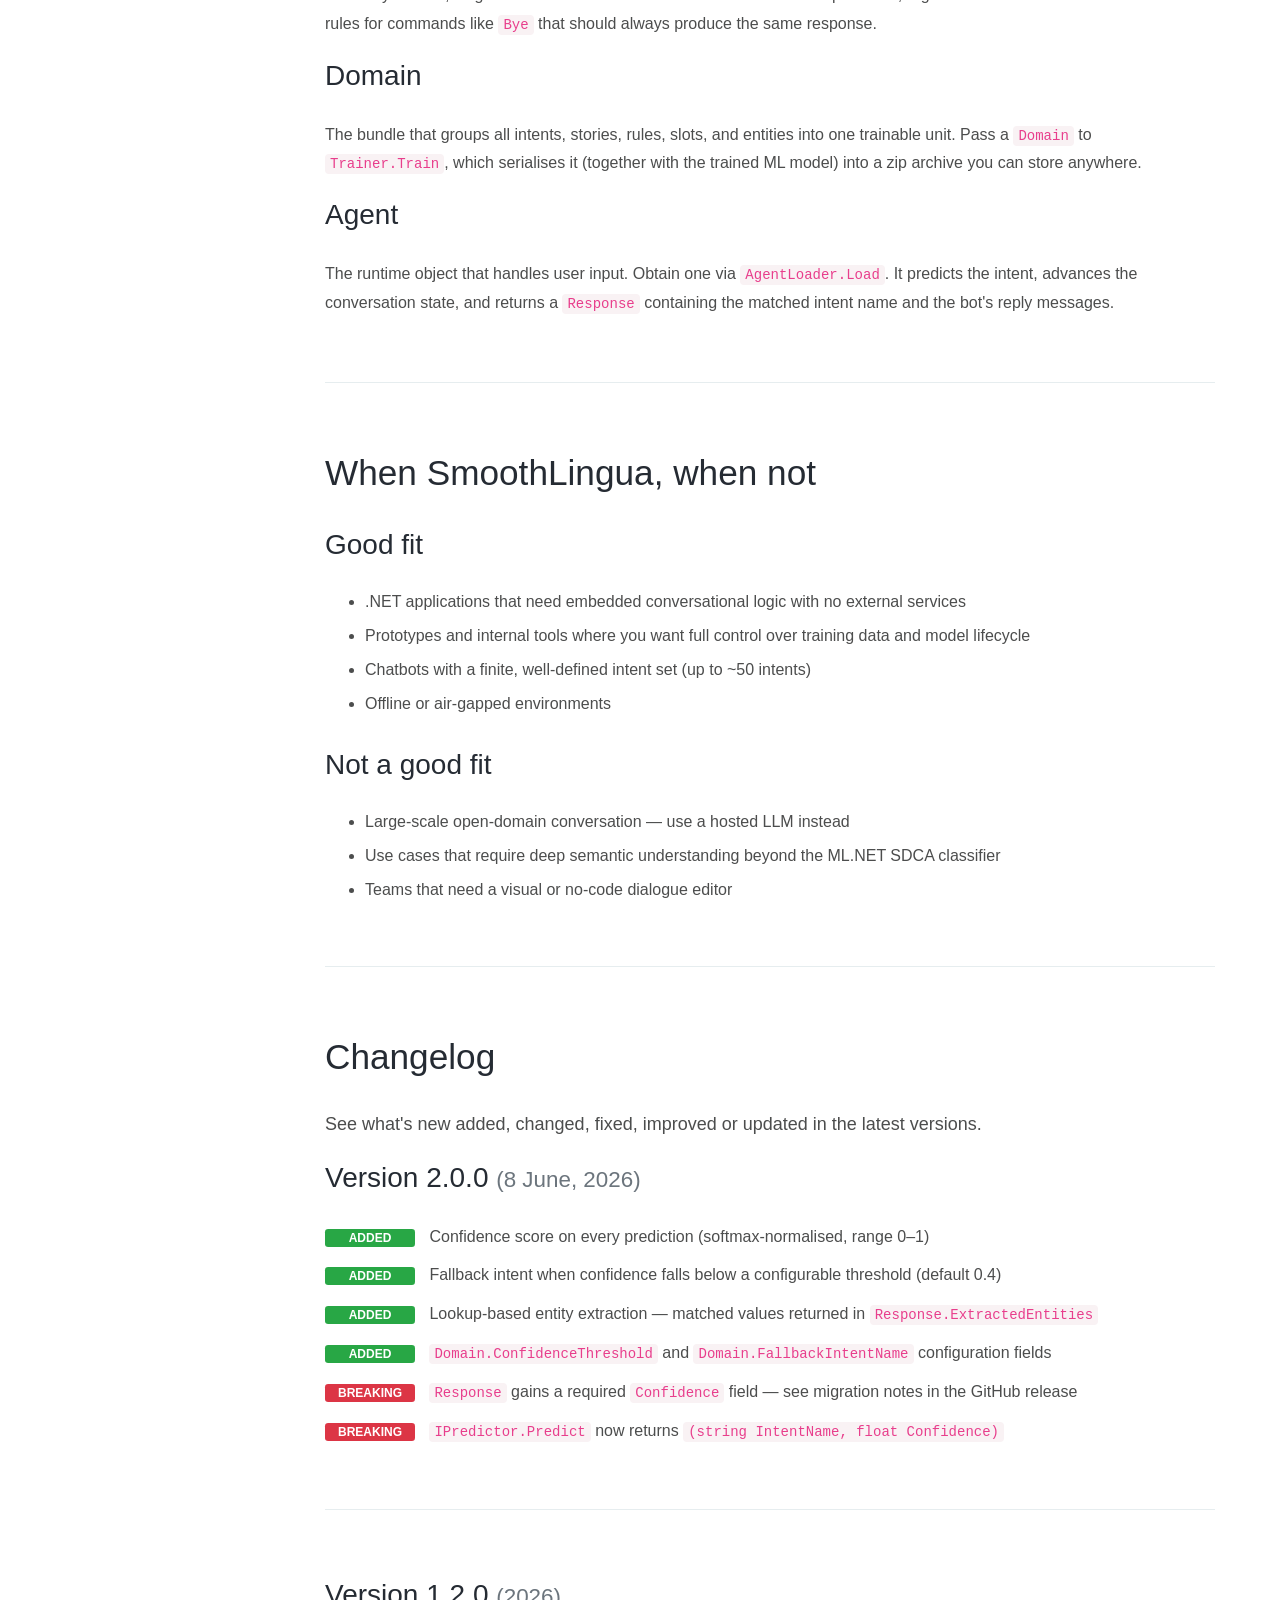
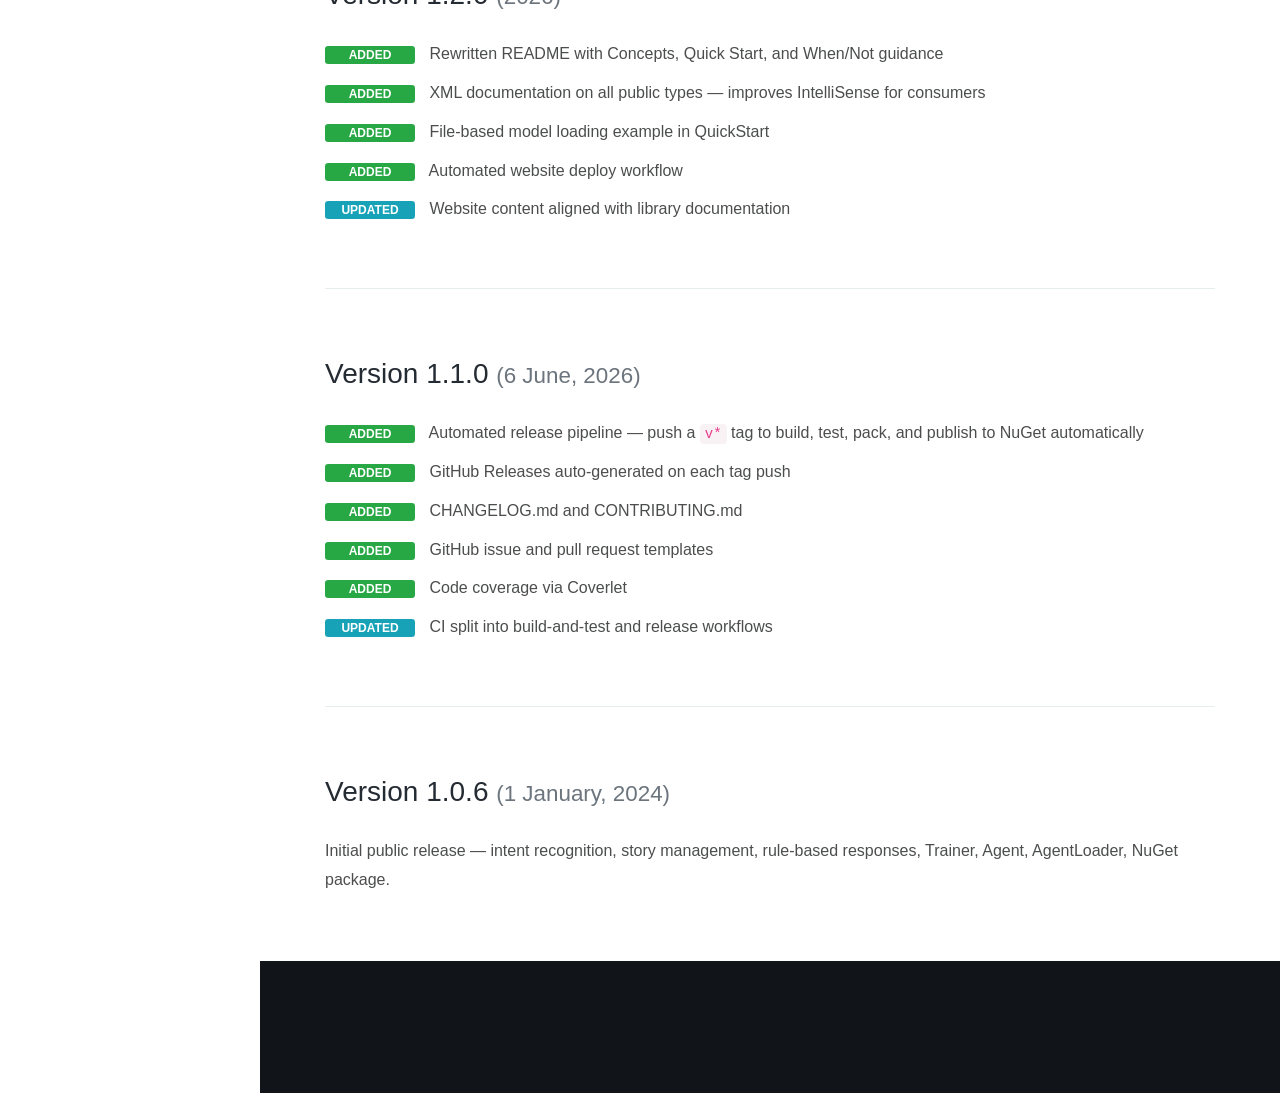
==== commit eb403399: "docs: add v2.0.0 to site changelog Co-Authored-By: Claude Sonnet 4.6 <noreply@anthropic.com>" ====
--- a/src/index.html
+++ b/src/index.html
@@ -278,6 +278,18 @@
             <h2>Changelog</h2>
             <p class="text-4">See what's new added, changed, fixed, improved or updated in the latest versions.</p>
 
+            <h3 id="v2-0">Version 2.0.0 <small class="text-muted">(8 June, 2026)</small></h3>
+            <ul class="changelog">
+              <li><span class="badge badge-success">Added</span> Confidence score on every prediction (softmax-normalised, range 0–1)</li>
+              <li><span class="badge badge-success">Added</span> Fallback intent when confidence falls below a configurable threshold (default 0.4)</li>
+              <li><span class="badge badge-success">Added</span> Lookup-based entity extraction — matched values returned in <code>Response.ExtractedEntities</code></li>
+              <li><span class="badge badge-success">Added</span> <code>Domain.ConfidenceThreshold</code> and <code>Domain.FallbackIntentName</code> configuration fields</li>
+              <li><span class="badge badge-danger">Breaking</span> <code>Response</code> gains a required <code>Confidence</code> field — see migration notes in the GitHub release</li>
+              <li><span class="badge badge-danger">Breaking</span> <code>IPredictor.Predict</code> now returns <code>(string IntentName, float Confidence)</code></li>
+            </ul>
+
+            <hr class="divider">
+
             <h3 id="v1-2">Version 1.2.0 <small class="text-muted">(2026)</small></h3>
             <ul class="changelog">
               <li><span class="badge badge-success">Added</span> Rewritten README with Concepts, Quick Start, and
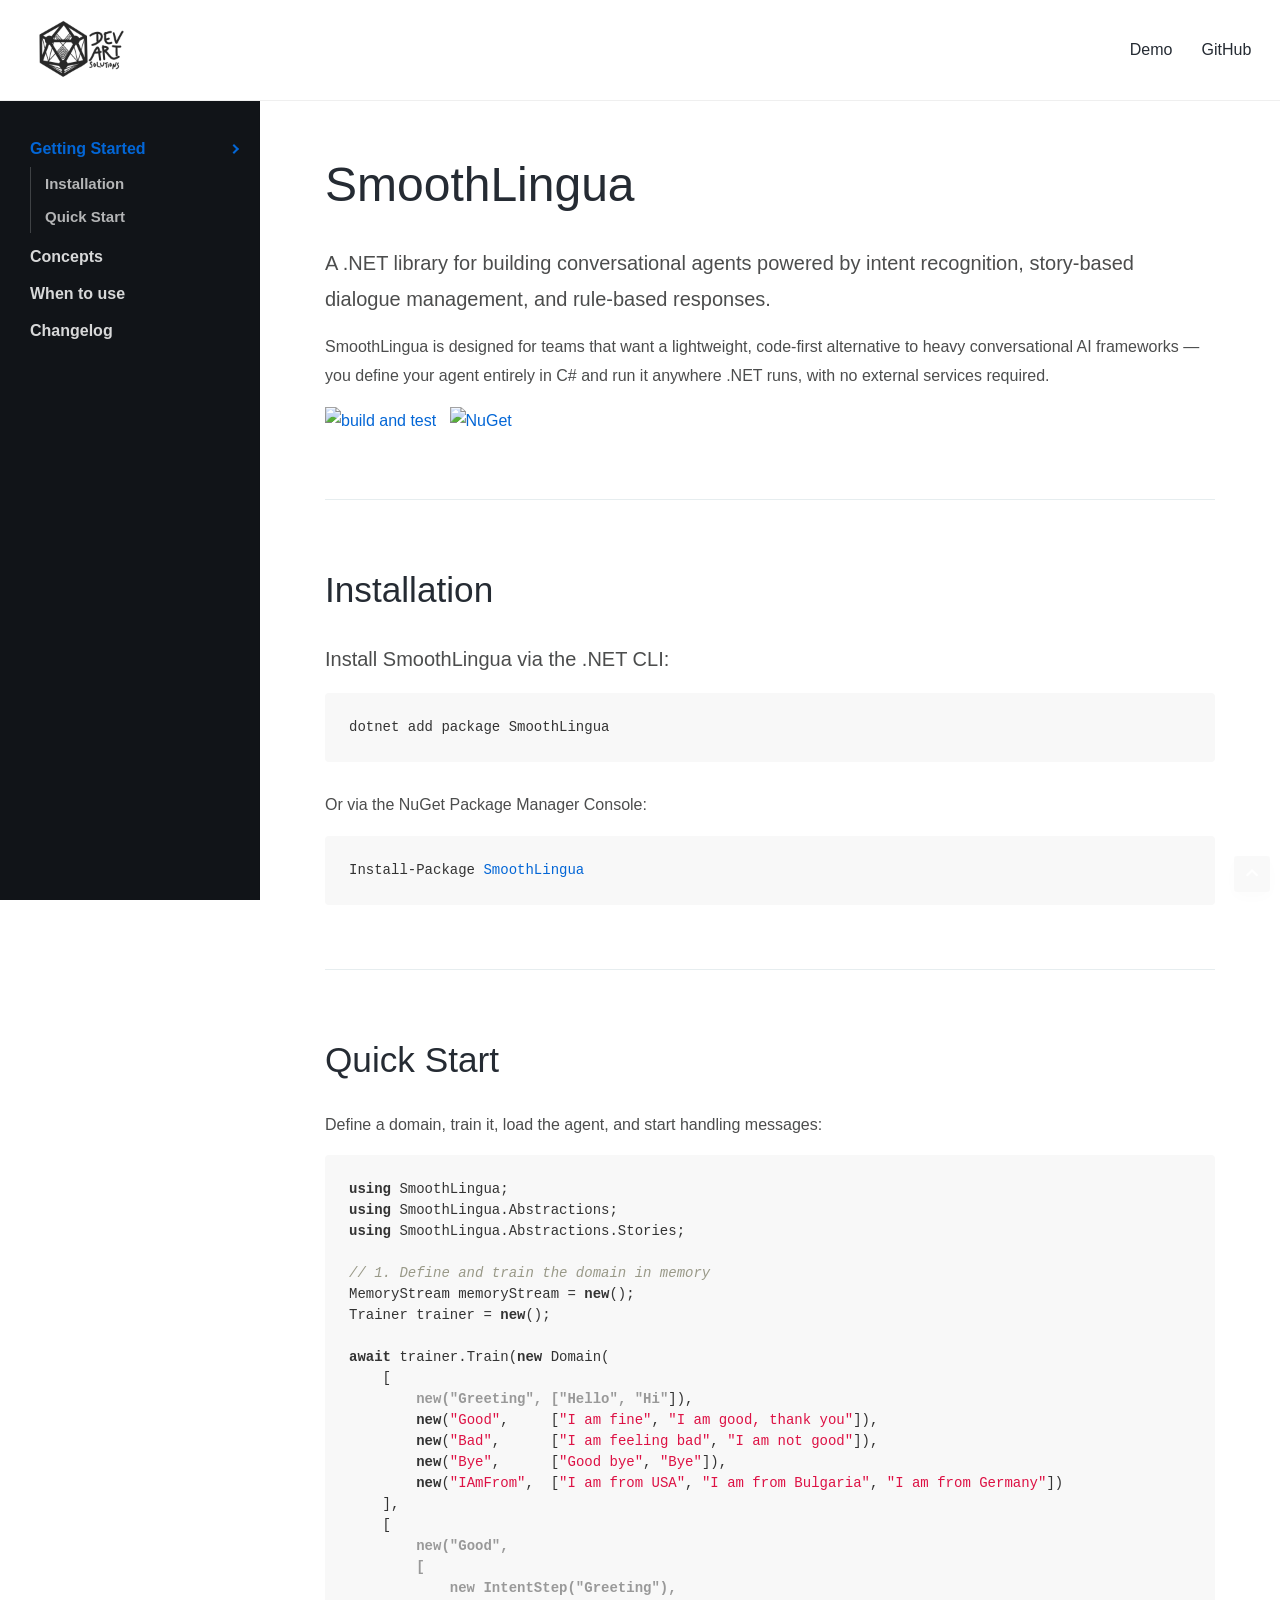
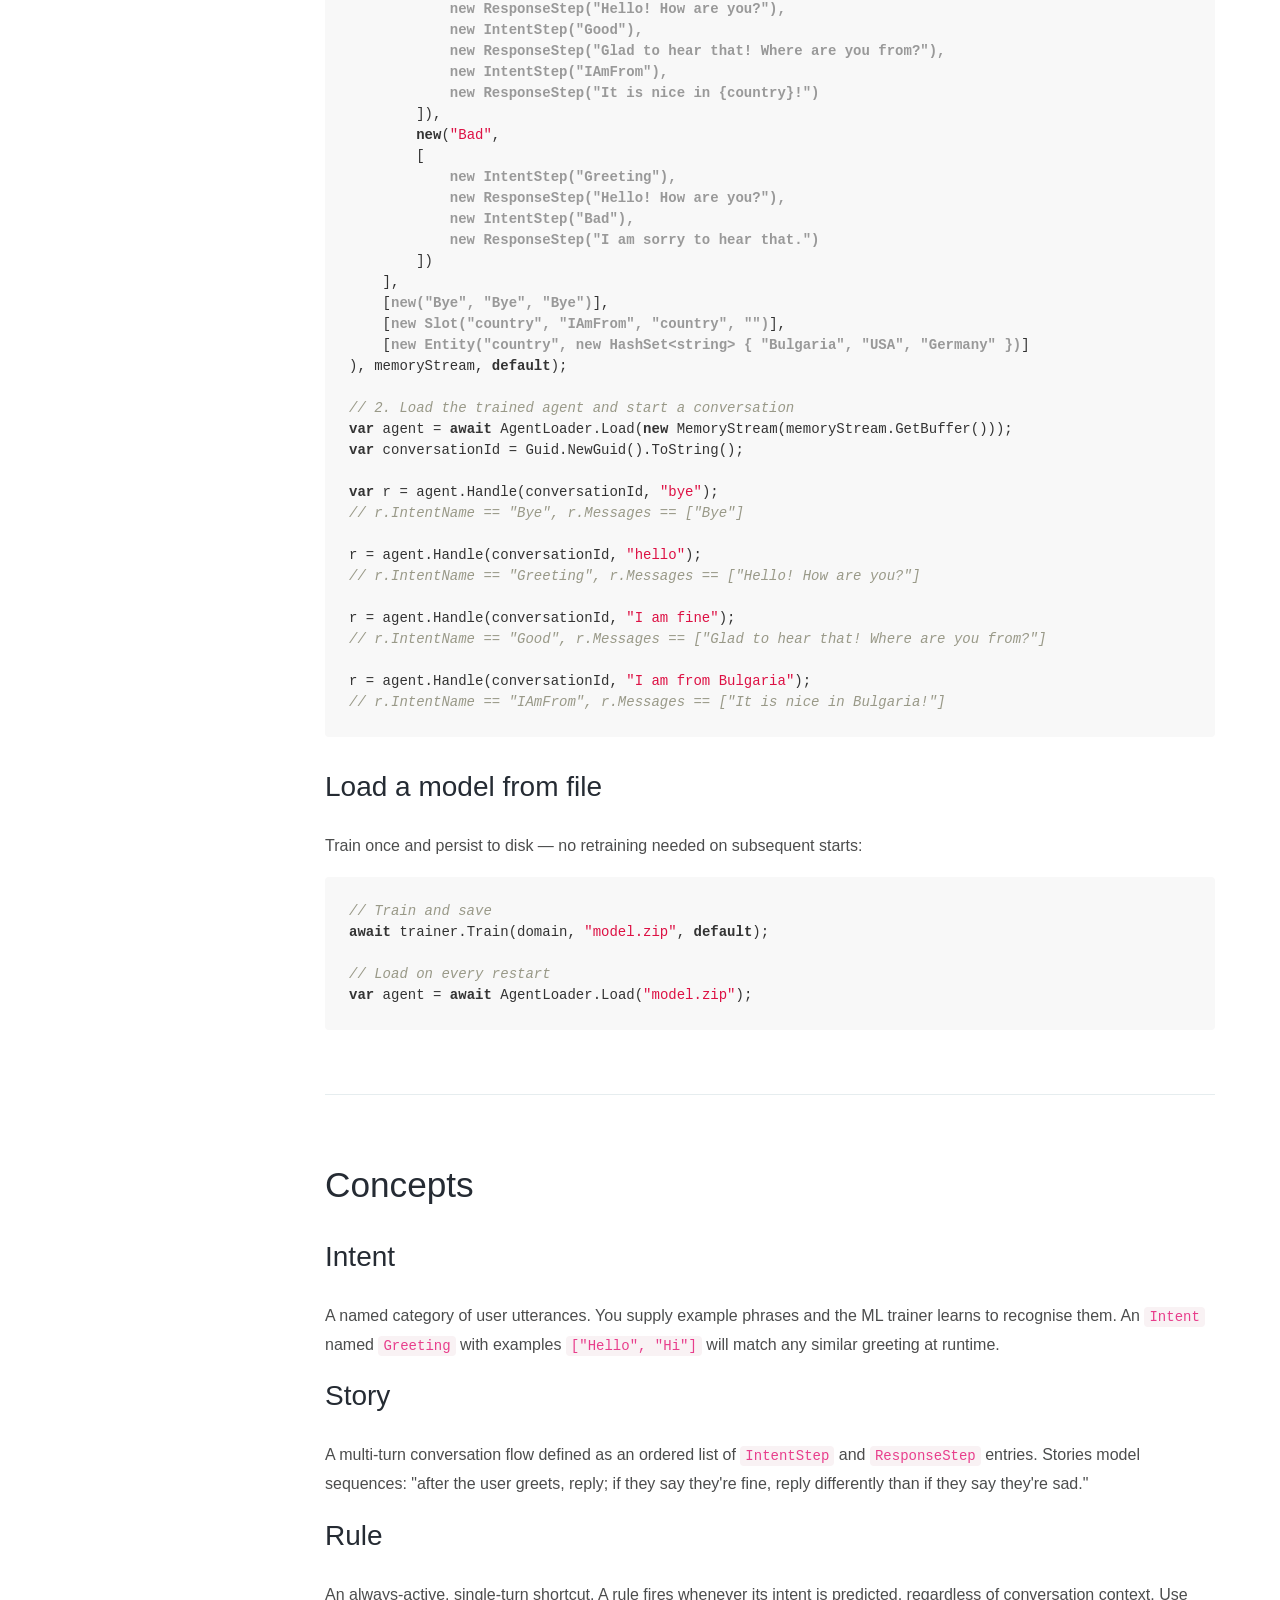
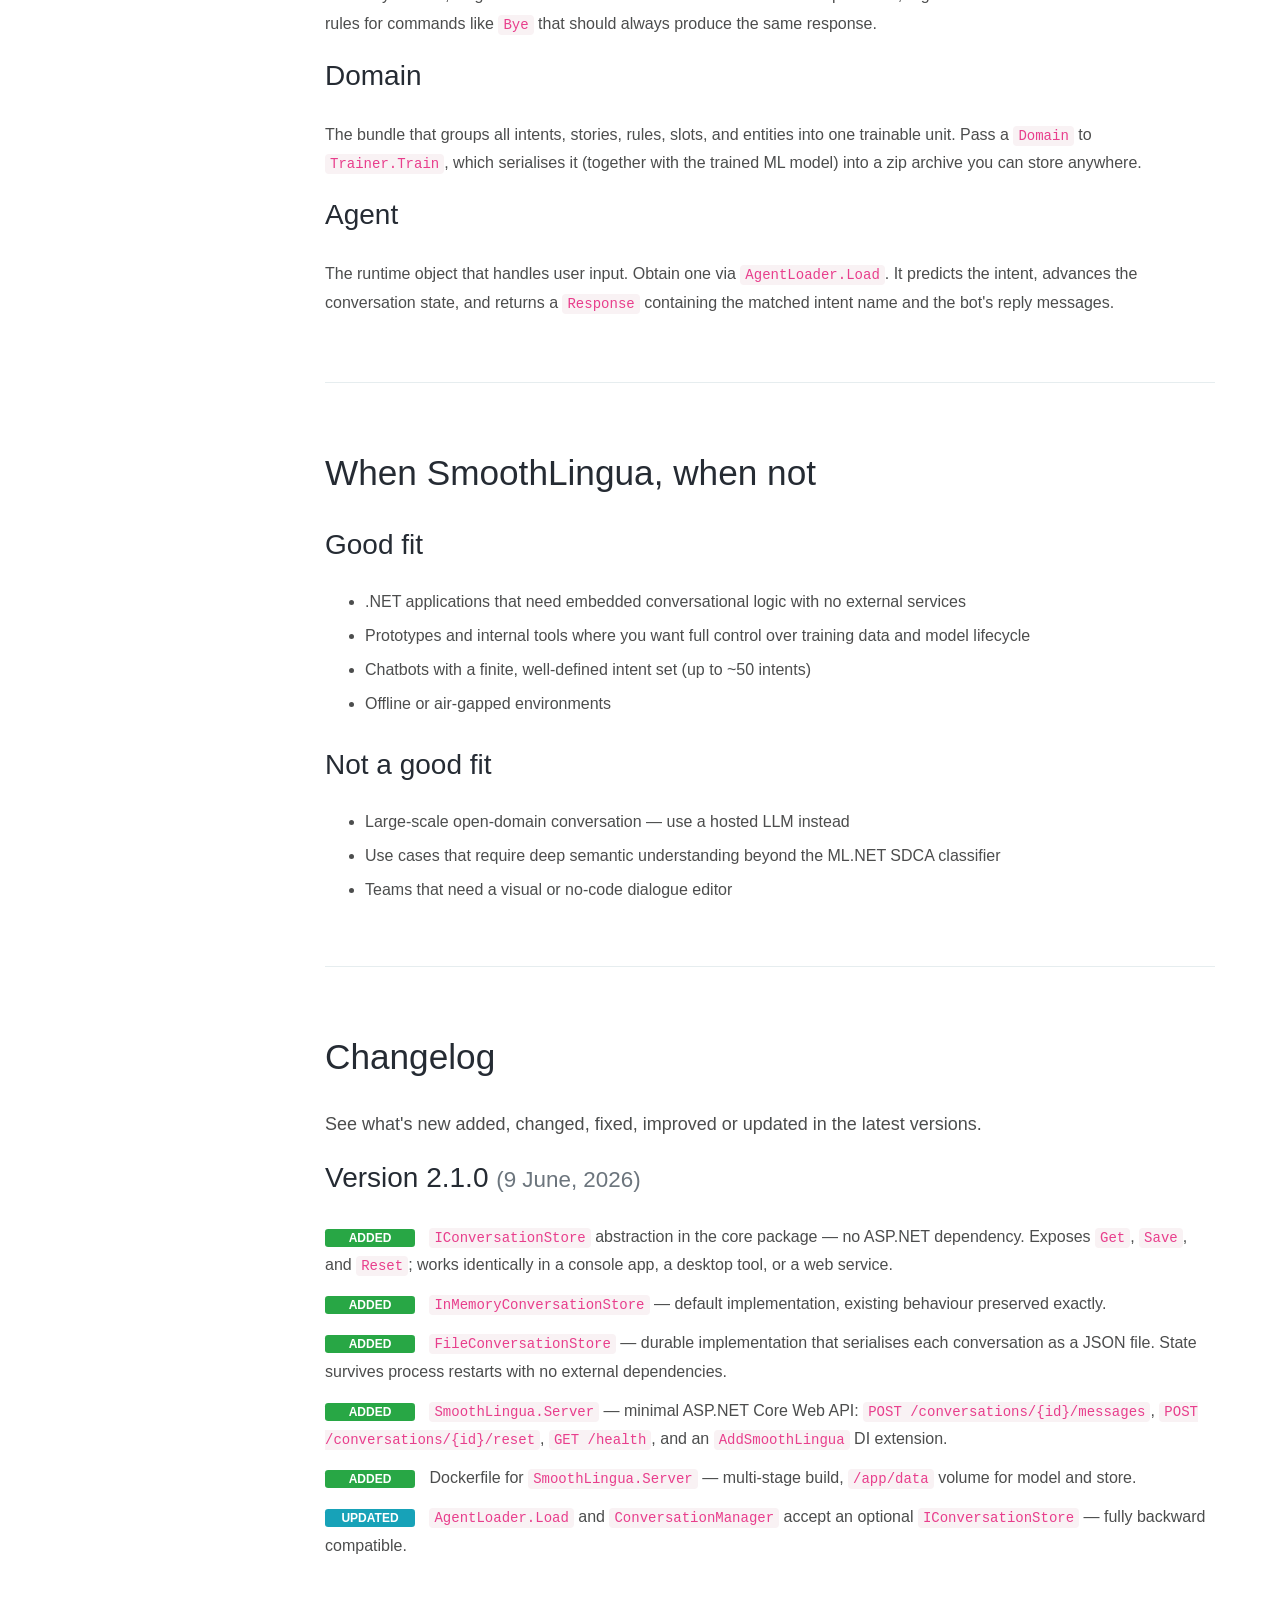
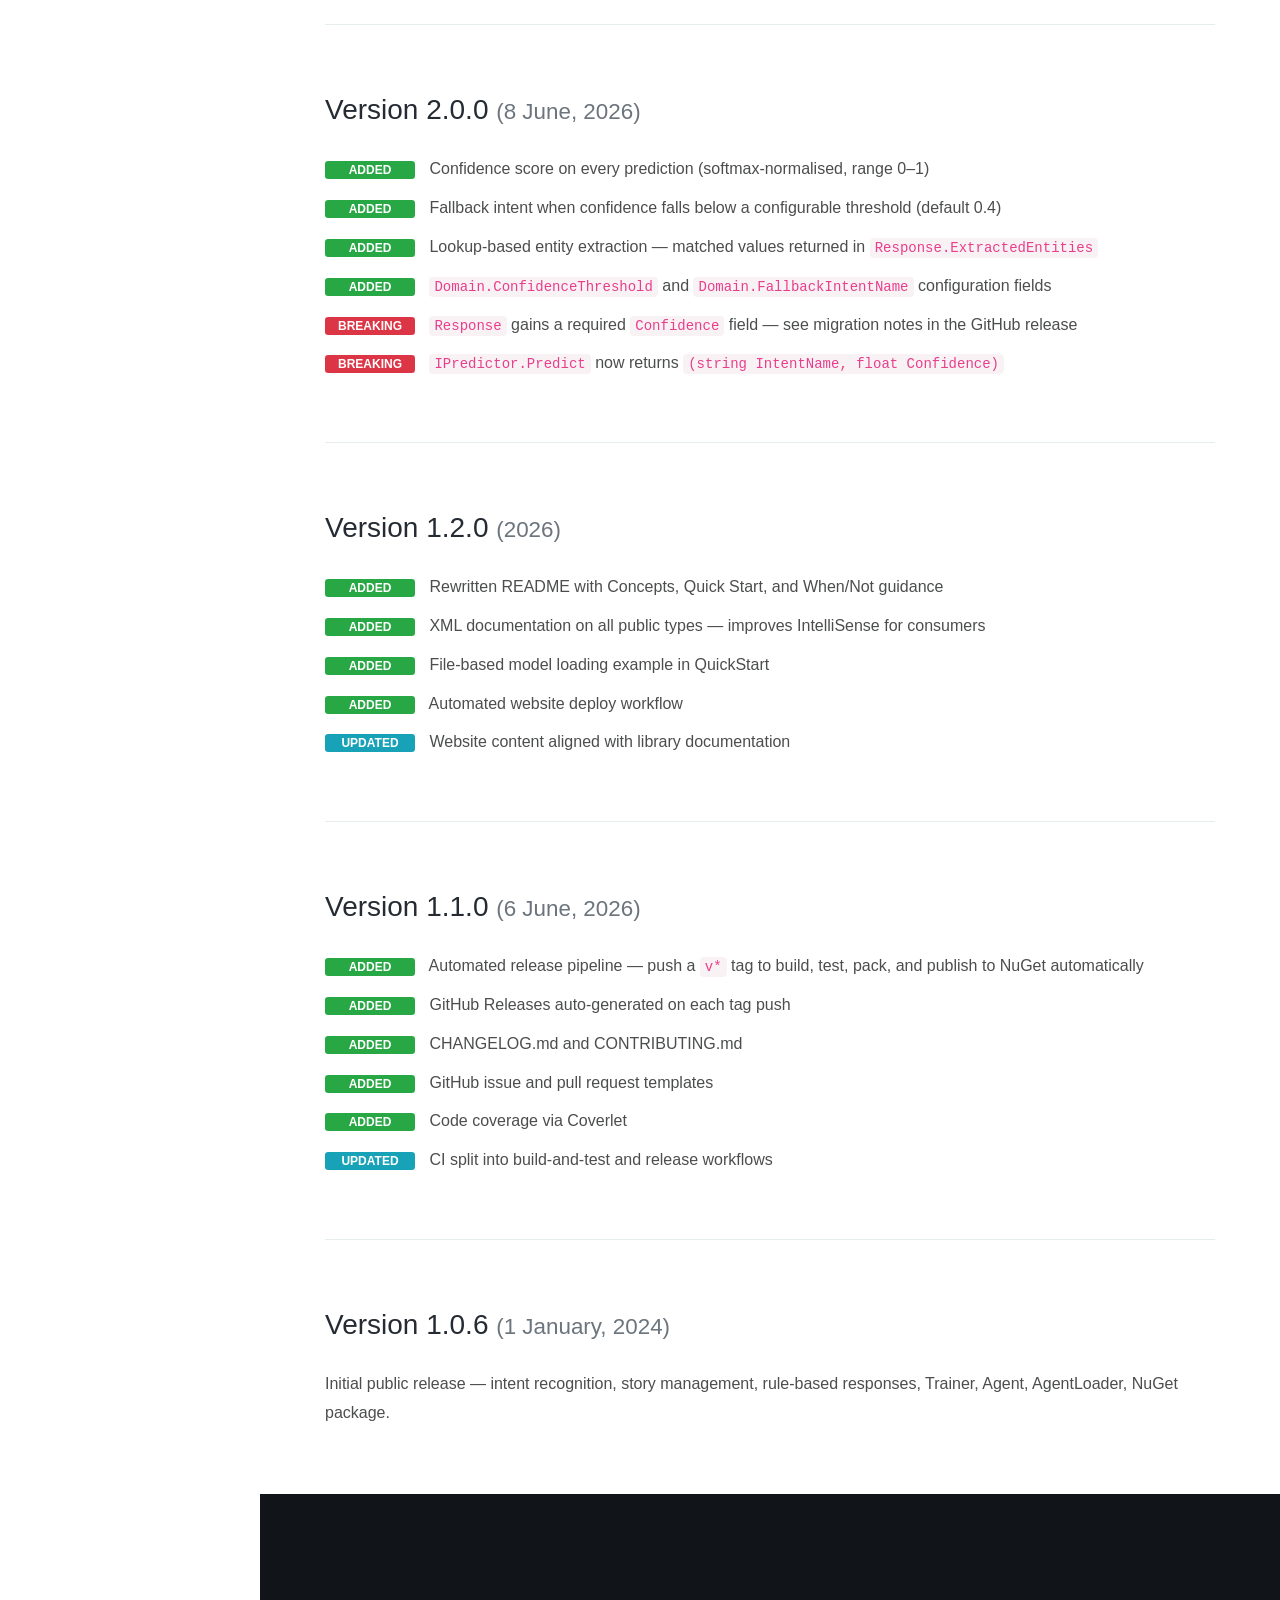
==== commit 0b31cd95: "docs: add v2.1.0 changelog entry and sidebar nav links Co-Authored-By: Claude Sonnet 4.6 <noreply@an" ====
--- a/src/index.html
+++ b/src/index.html
@@ -96,7 +96,15 @@
             </ul>
           </li>
           <li class="nav-item"><a class="nav-link" href="#idocs_when">When to use</a></li>
-          <li class="nav-item"><a class="nav-link" href="#idocs_changelog">Changelog</a></li>
+          <li class="nav-item"><a class="nav-link" href="#idocs_changelog">Changelog</a>
+            <ul class="nav flex-column">
+              <li class="nav-item"><a class="nav-link" href="#v2-1">v2.1.0</a></li>
+              <li class="nav-item"><a class="nav-link" href="#v2-0">v2.0.0</a></li>
+              <li class="nav-item"><a class="nav-link" href="#v1-2">v1.2.0</a></li>
+              <li class="nav-item"><a class="nav-link" href="#v1-1">v1.1.0</a></li>
+              <li class="nav-item"><a class="nav-link" href="#v1-0">v1.0.6</a></li>
+            </ul>
+          </li>
         </ul>
       </div>
 
@@ -278,6 +286,18 @@
             <h2>Changelog</h2>
             <p class="text-4">See what's new added, changed, fixed, improved or updated in the latest versions.</p>
 
+            <h3 id="v2-1">Version 2.1.0 <small class="text-muted">(9 June, 2026)</small></h3>
+            <ul class="changelog">
+              <li><span class="badge badge-success">Added</span> <code>IConversationStore</code> abstraction in the core package — no ASP.NET dependency. Exposes <code>Get</code>, <code>Save</code>, and <code>Reset</code>; works identically in a console app, a desktop tool, or a web service.</li>
+              <li><span class="badge badge-success">Added</span> <code>InMemoryConversationStore</code> — default implementation, existing behaviour preserved exactly.</li>
+              <li><span class="badge badge-success">Added</span> <code>FileConversationStore</code> — durable implementation that serialises each conversation as a JSON file. State survives process restarts with no external dependencies.</li>
+              <li><span class="badge badge-success">Added</span> <code>SmoothLingua.Server</code> — minimal ASP.NET Core Web API: <code>POST /conversations/{id}/messages</code>, <code>POST /conversations/{id}/reset</code>, <code>GET /health</code>, and an <code>AddSmoothLingua</code> DI extension.</li>
+              <li><span class="badge badge-success">Added</span> Dockerfile for <code>SmoothLingua.Server</code> — multi-stage build, <code>/app/data</code> volume for model and store.</li>
+              <li><span class="badge badge-info">Updated</span> <code>AgentLoader.Load</code> and <code>ConversationManager</code> accept an optional <code>IConversationStore</code> — fully backward compatible.</li>
+            </ul>
+
+            <hr class="divider">
+
             <h3 id="v2-0">Version 2.0.0 <small class="text-muted">(8 June, 2026)</small></h3>
             <ul class="changelog">
               <li><span class="badge badge-success">Added</span> Confidence score on every prediction (softmax-normalised, range 0–1)</li>
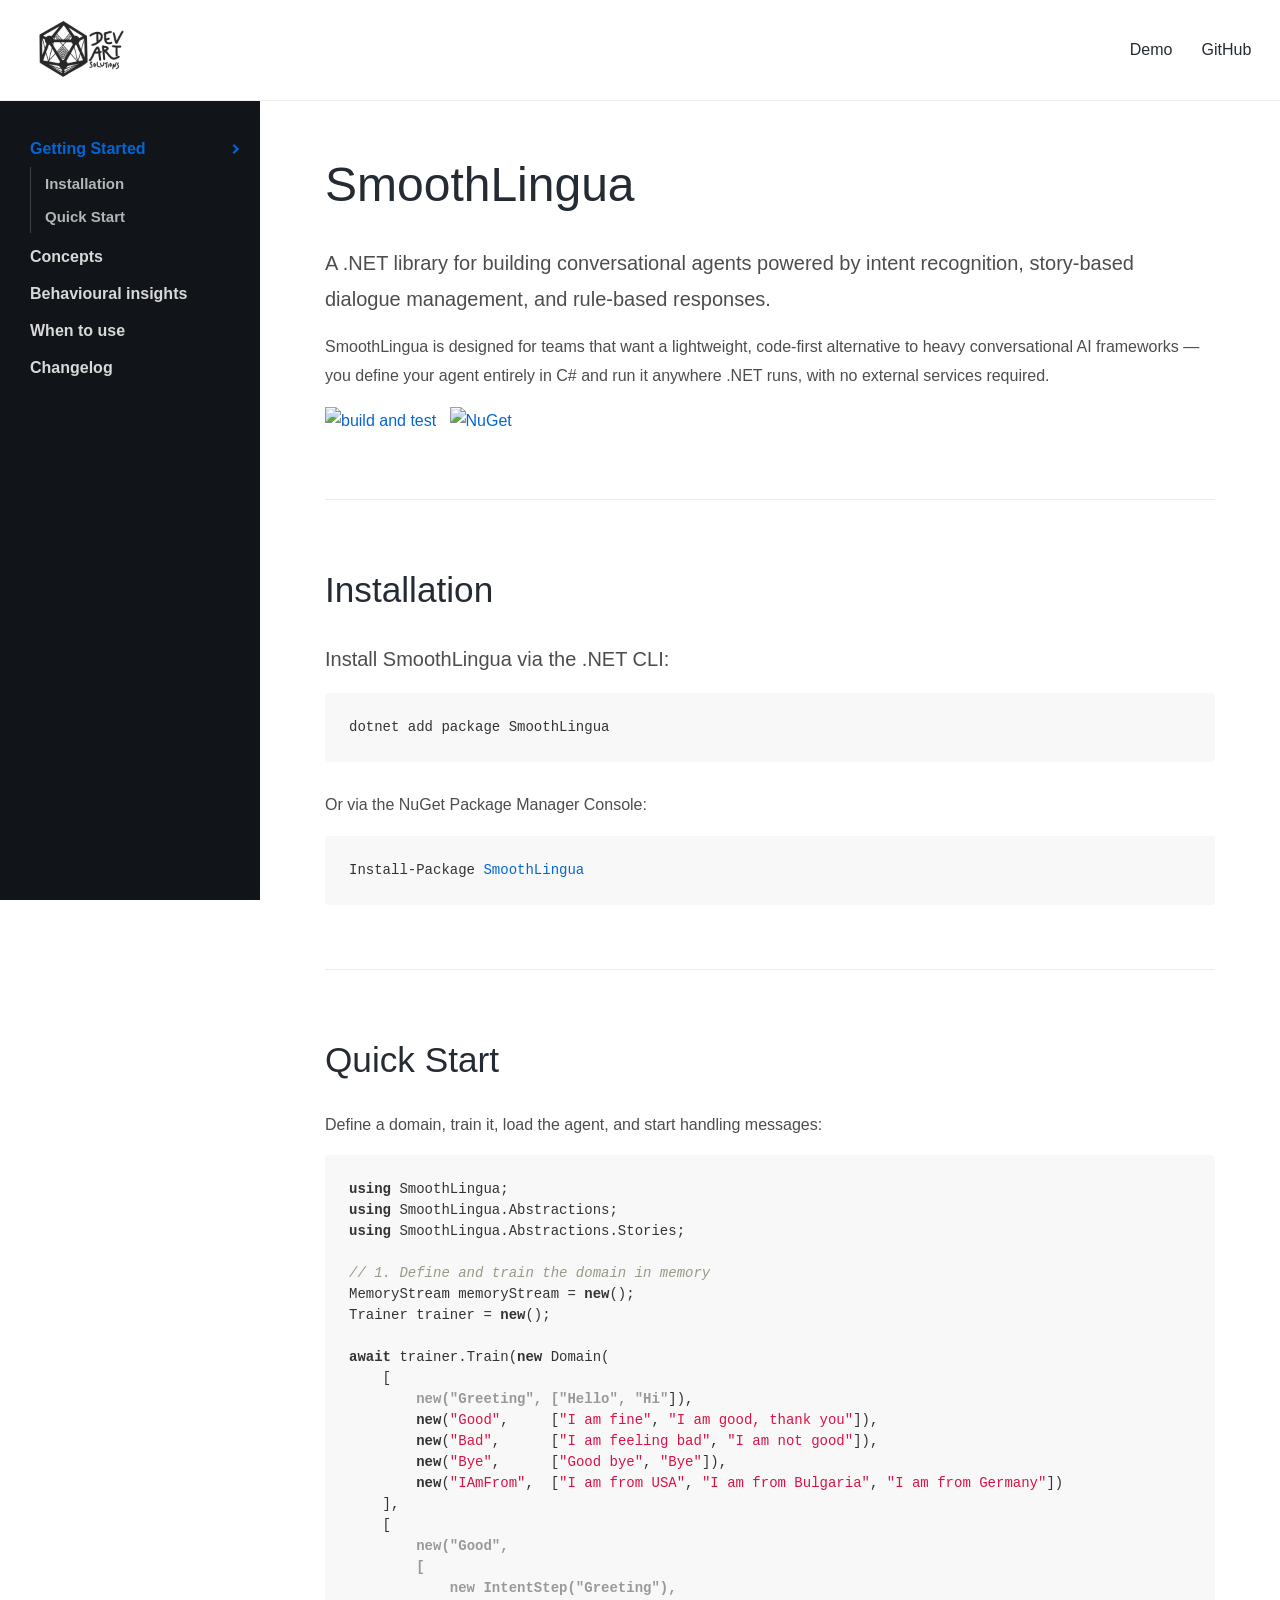
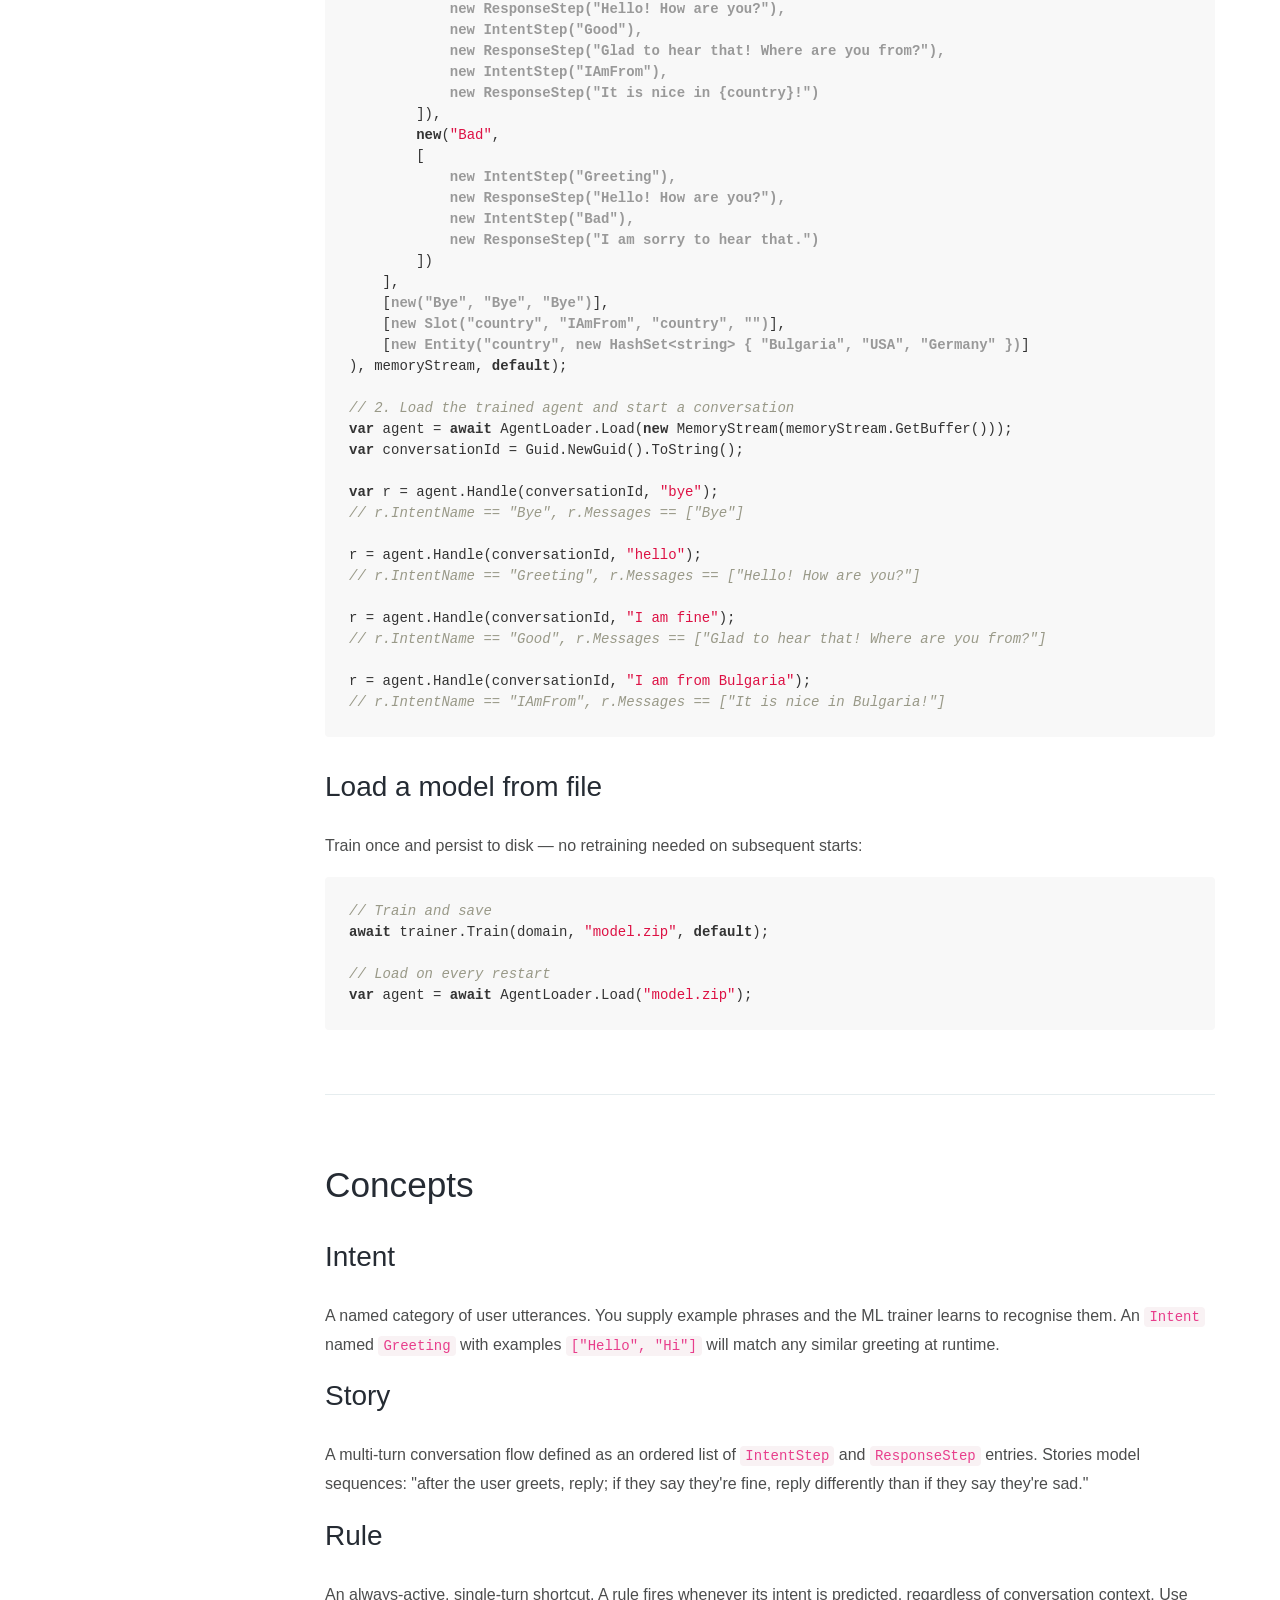
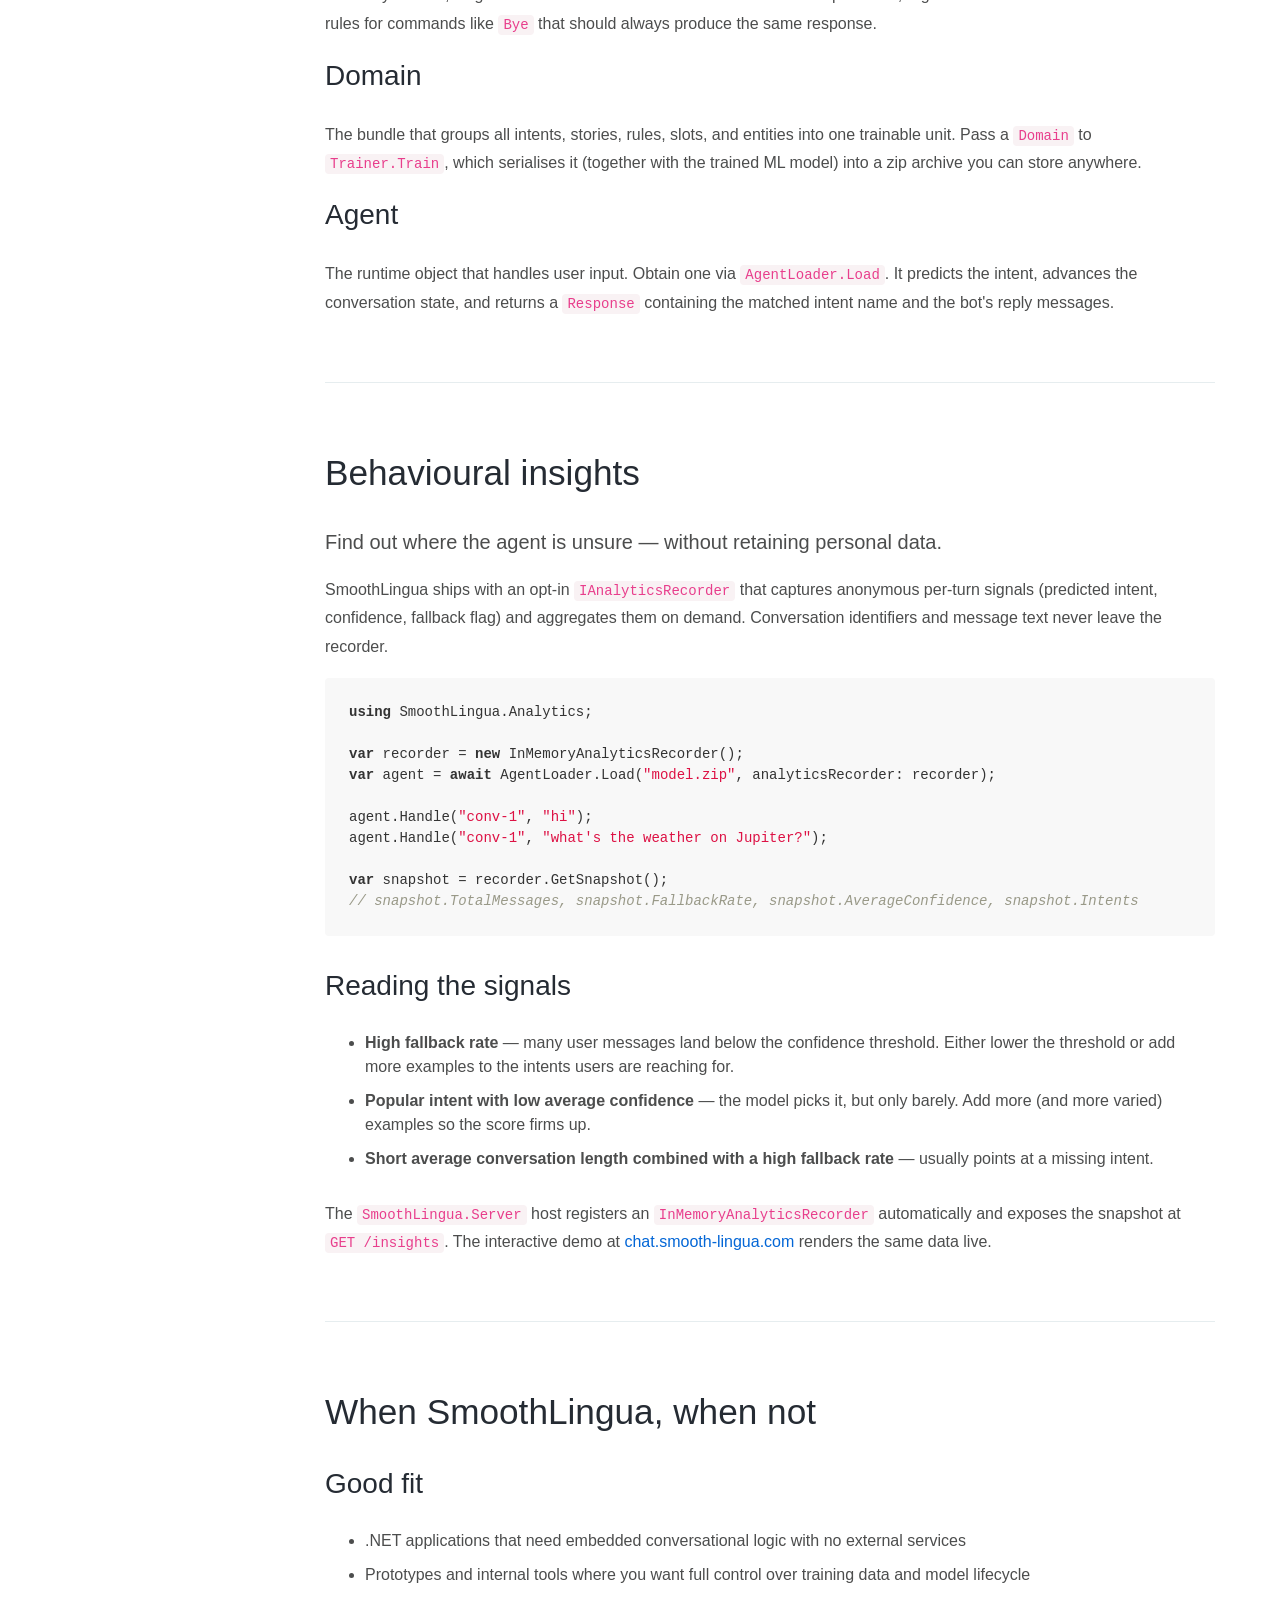
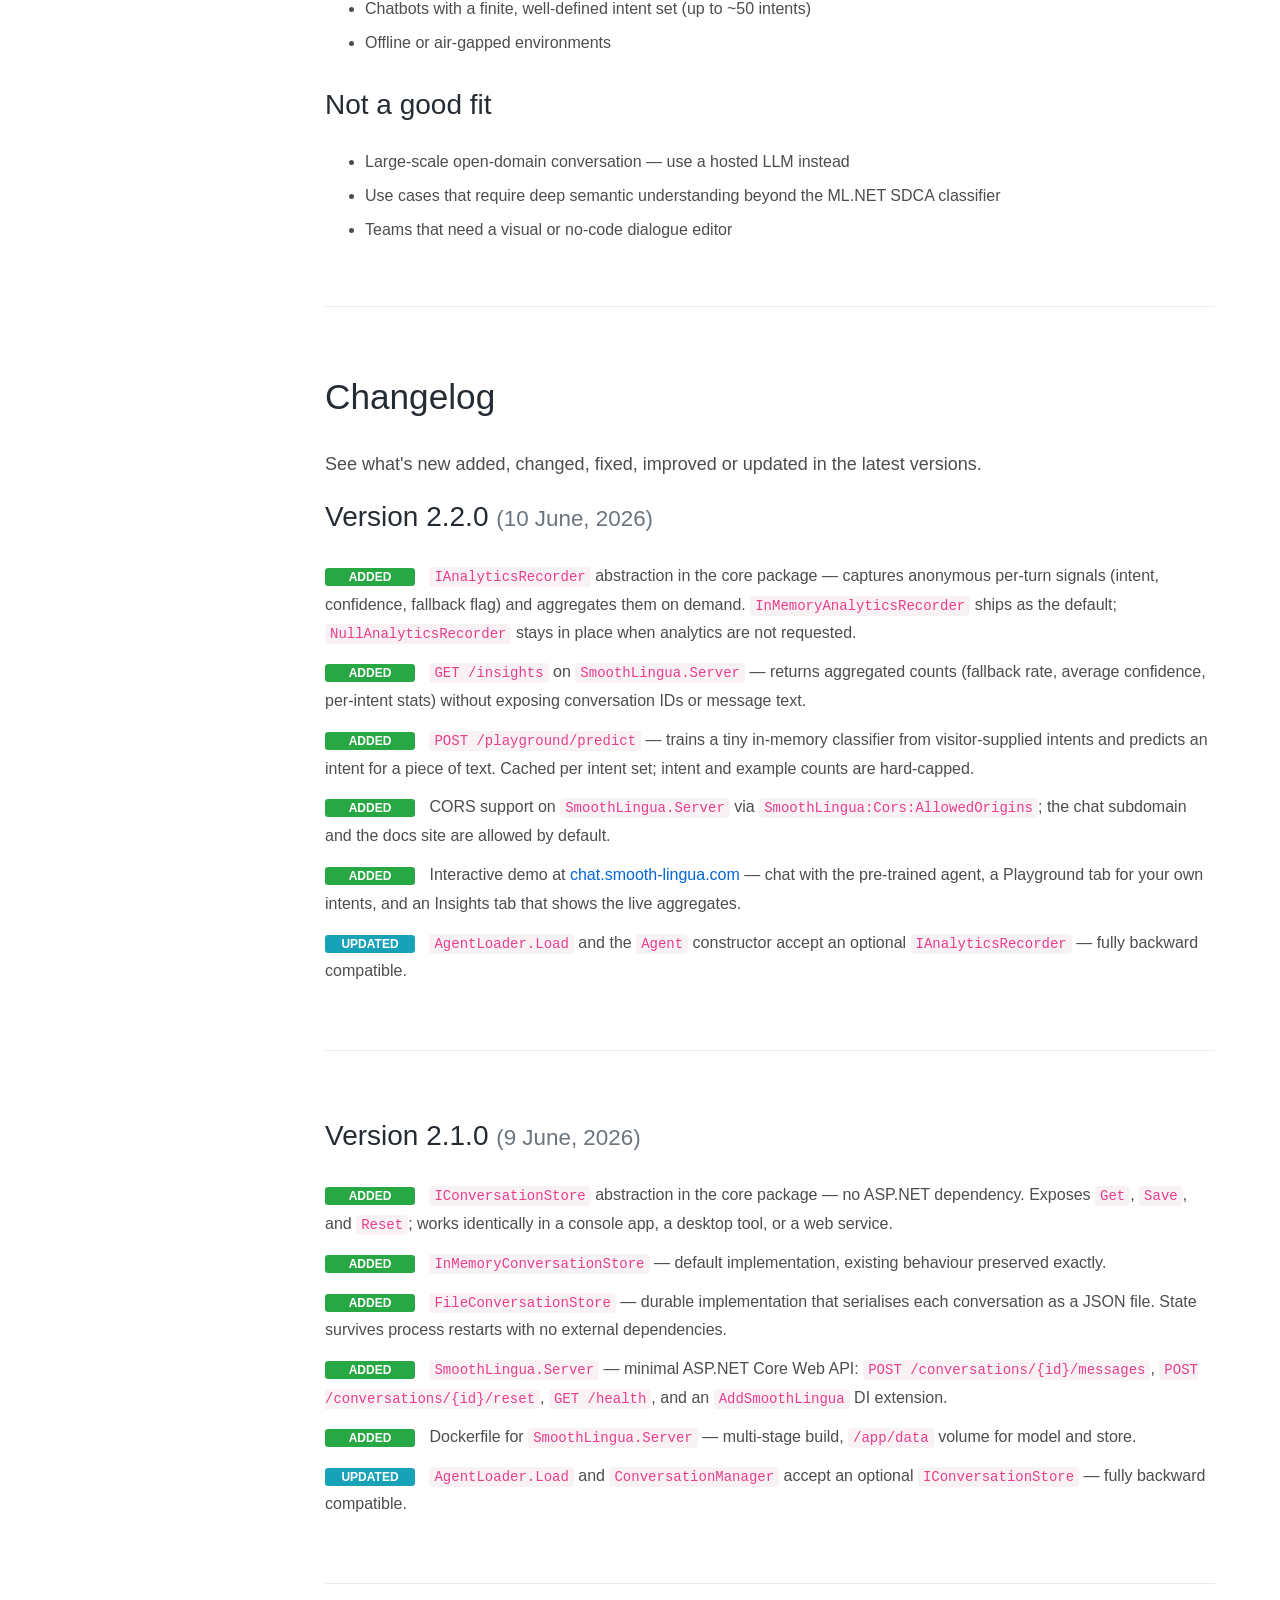
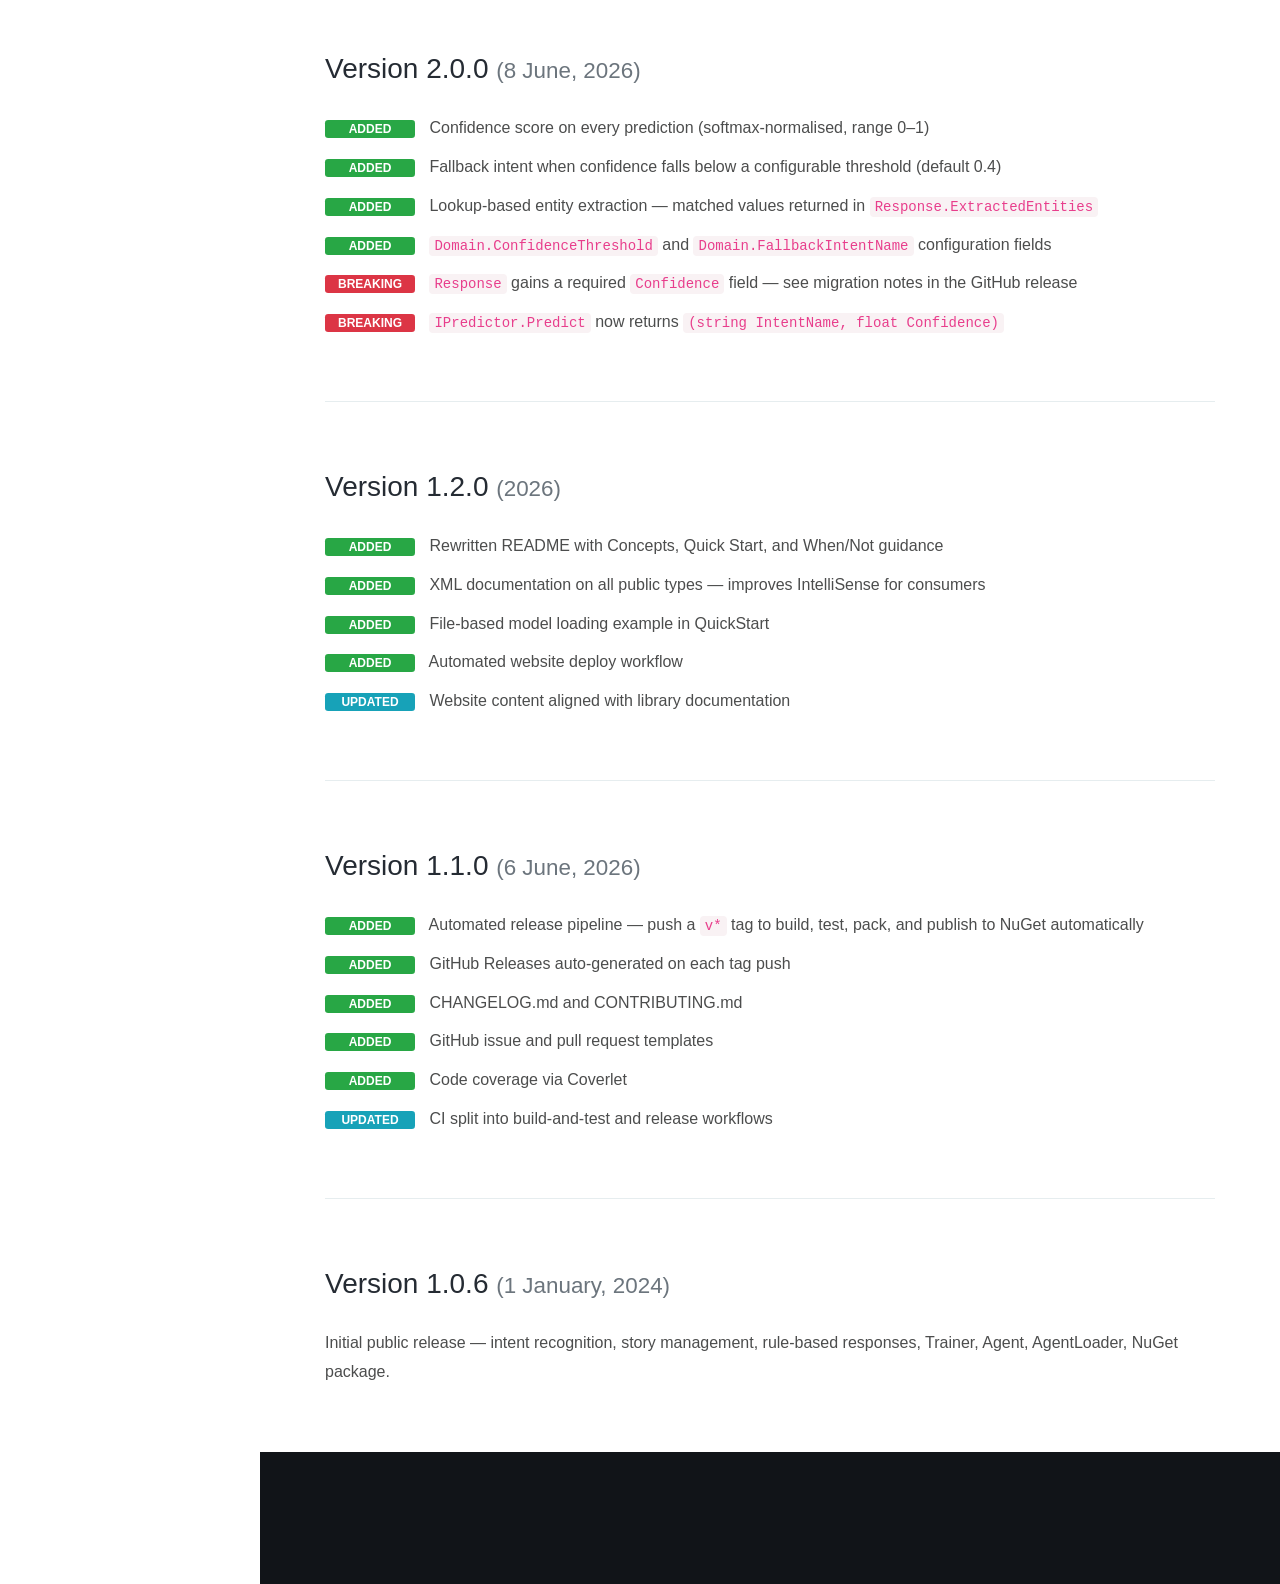
==== commit 628fc7ec: "feat: add chat.smooth-lingua.com demo and v2.2.0 changelog Add a self-contained chat page that talks" ====
--- a/src/index.html
+++ b/src/index.html
@@ -95,9 +95,11 @@
               <li class="nav-item"><a class="nav-link" href="#idocs_agent">Agent</a></li>
             </ul>
           </li>
+          <li class="nav-item"><a class="nav-link" href="#idocs_insights">Behavioural insights</a></li>
           <li class="nav-item"><a class="nav-link" href="#idocs_when">When to use</a></li>
           <li class="nav-item"><a class="nav-link" href="#idocs_changelog">Changelog</a>
             <ul class="nav flex-column">
+              <li class="nav-item"><a class="nav-link" href="#v2-2">v2.2.0</a></li>
               <li class="nav-item"><a class="nav-link" href="#v2-1">v2.1.0</a></li>
               <li class="nav-item"><a class="nav-link" href="#v2-0">v2.0.0</a></li>
               <li class="nav-item"><a class="nav-link" href="#v1-2">v1.2.0</a></li>
@@ -257,6 +259,34 @@
 
           <hr class="divider">
 
+          <!-- Behavioural insights
+		============================ -->
+          <section id="idocs_insights">
+            <h2>Behavioural insights</h2>
+            <p class="lead">Find out where the agent is unsure — without retaining personal data.</p>
+            <p>SmoothLingua ships with an opt-in <code>IAnalyticsRecorder</code> that captures anonymous per-turn signals (predicted intent, confidence, fallback flag) and aggregates them on demand. Conversation identifiers and message text never leave the recorder.</p>
+            <pre><code class="csharp">using SmoothLingua.Analytics;
+
+var recorder = new InMemoryAnalyticsRecorder();
+var agent = await AgentLoader.Load("model.zip", analyticsRecorder: recorder);
+
+agent.Handle("conv-1", "hi");
+agent.Handle("conv-1", "what's the weather on Jupiter?");
+
+var snapshot = recorder.GetSnapshot();
+// snapshot.TotalMessages, snapshot.FallbackRate, snapshot.AverageConfidence, snapshot.Intents
+</code></pre>
+            <h3>Reading the signals</h3>
+            <ul>
+              <li><strong>High fallback rate</strong> — many user messages land below the confidence threshold. Either lower the threshold or add more examples to the intents users are reaching for.</li>
+              <li><strong>Popular intent with low average confidence</strong> — the model picks it, but only barely. Add more (and more varied) examples so the score firms up.</li>
+              <li><strong>Short average conversation length combined with a high fallback rate</strong> — usually points at a missing intent.</li>
+            </ul>
+            <p>The <code>SmoothLingua.Server</code> host registers an <code>InMemoryAnalyticsRecorder</code> automatically and exposes the snapshot at <code>GET /insights</code>. The interactive demo at <a target="_blank" href="https://chat.smooth-lingua.com/">chat.smooth-lingua.com</a> renders the same data live.</p>
+          </section>
+
+          <hr class="divider">
+
           <!-- When to use
 		============================ -->
           <section id="idocs_when">
@@ -285,6 +315,18 @@
           <section id="idocs_changelog">
             <h2>Changelog</h2>
             <p class="text-4">See what's new added, changed, fixed, improved or updated in the latest versions.</p>
+
+            <h3 id="v2-2">Version 2.2.0 <small class="text-muted">(10 June, 2026)</small></h3>
+            <ul class="changelog">
+              <li><span class="badge badge-success">Added</span> <code>IAnalyticsRecorder</code> abstraction in the core package — captures anonymous per-turn signals (intent, confidence, fallback flag) and aggregates them on demand. <code>InMemoryAnalyticsRecorder</code> ships as the default; <code>NullAnalyticsRecorder</code> stays in place when analytics are not requested.</li>
+              <li><span class="badge badge-success">Added</span> <code>GET /insights</code> on <code>SmoothLingua.Server</code> — returns aggregated counts (fallback rate, average confidence, per-intent stats) without exposing conversation IDs or message text.</li>
+              <li><span class="badge badge-success">Added</span> <code>POST /playground/predict</code> — trains a tiny in-memory classifier from visitor-supplied intents and predicts an intent for a piece of text. Cached per intent set; intent and example counts are hard-capped.</li>
+              <li><span class="badge badge-success">Added</span> CORS support on <code>SmoothLingua.Server</code> via <code>SmoothLingua:Cors:AllowedOrigins</code>; the chat subdomain and the docs site are allowed by default.</li>
+              <li><span class="badge badge-success">Added</span> Interactive demo at <a target="_blank" href="https://chat.smooth-lingua.com/">chat.smooth-lingua.com</a> — chat with the pre-trained agent, a Playground tab for your own intents, and an Insights tab that shows the live aggregates.</li>
+              <li><span class="badge badge-info">Updated</span> <code>AgentLoader.Load</code> and the <code>Agent</code> constructor accept an optional <code>IAnalyticsRecorder</code> — fully backward compatible.</li>
+            </ul>
+
+            <hr class="divider">
 
             <h3 id="v2-1">Version 2.1.0 <small class="text-muted">(9 June, 2026)</small></h3>
             <ul class="changelog">
